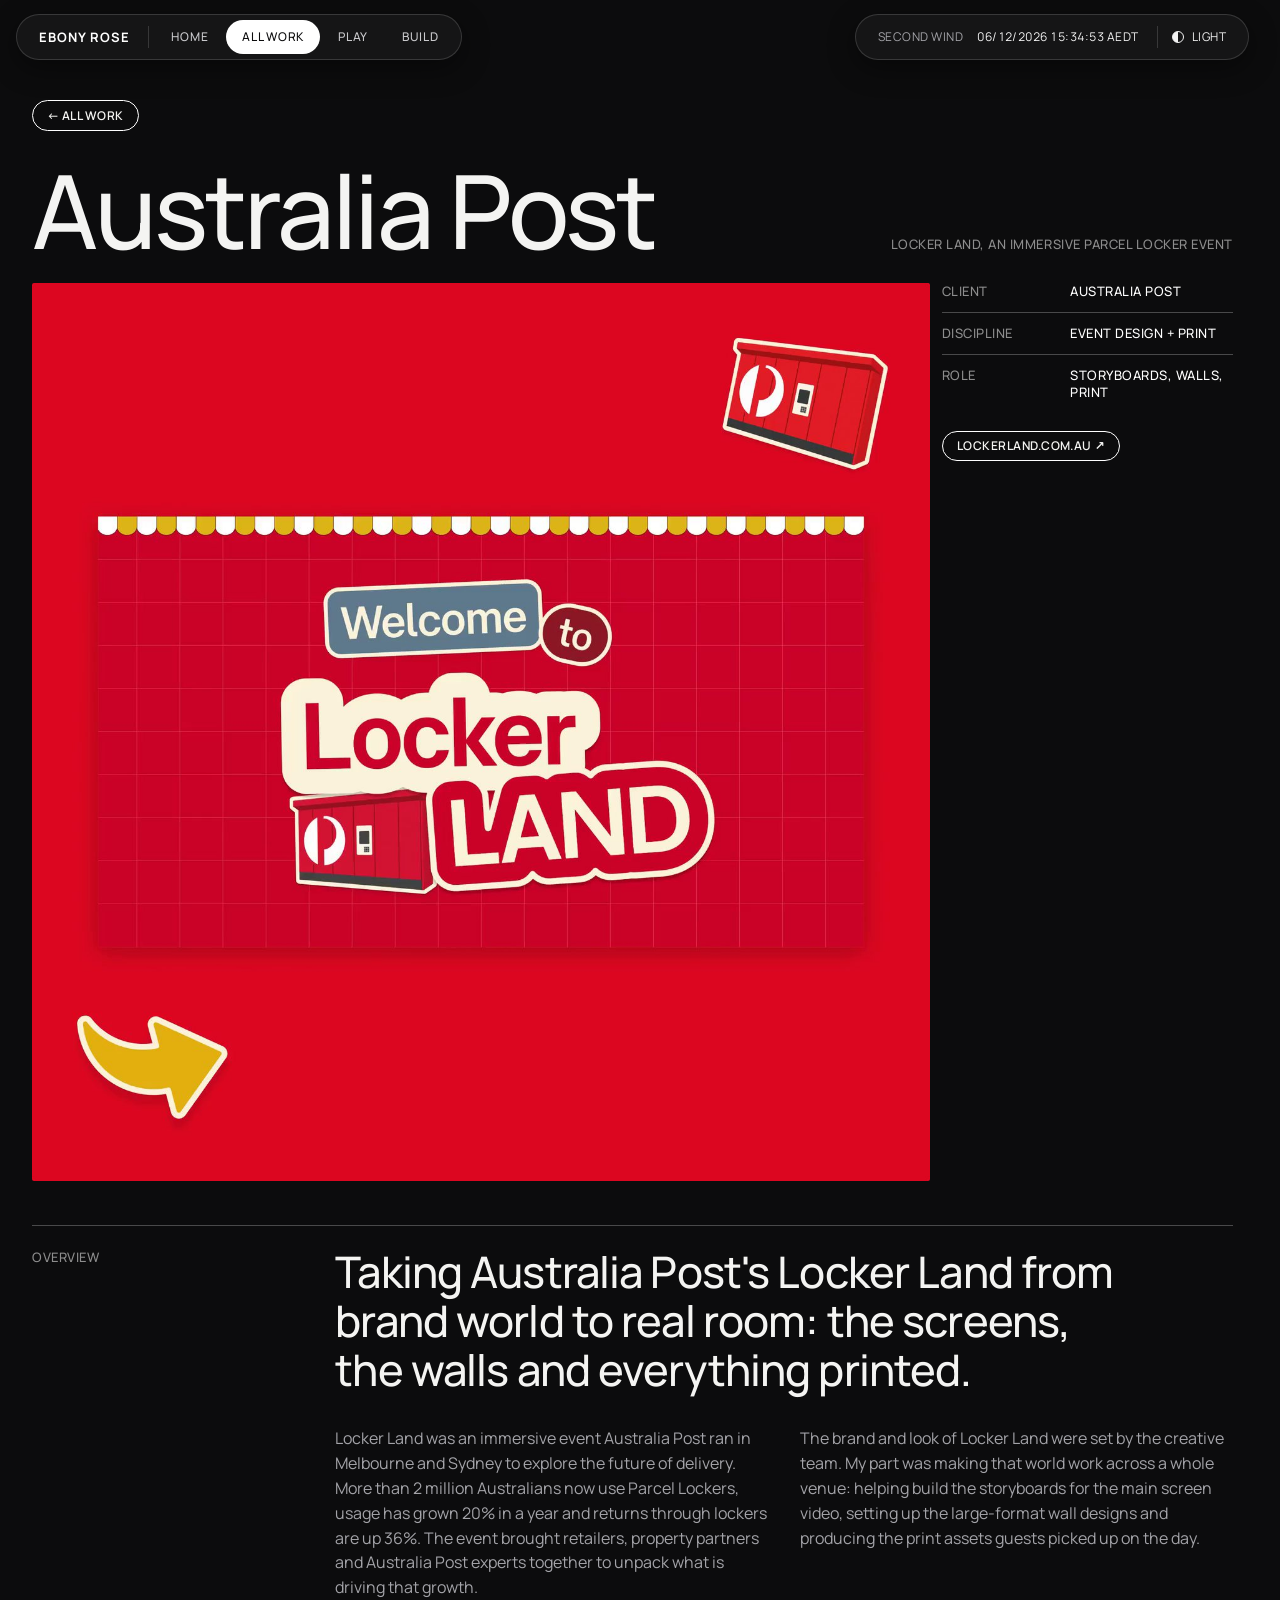
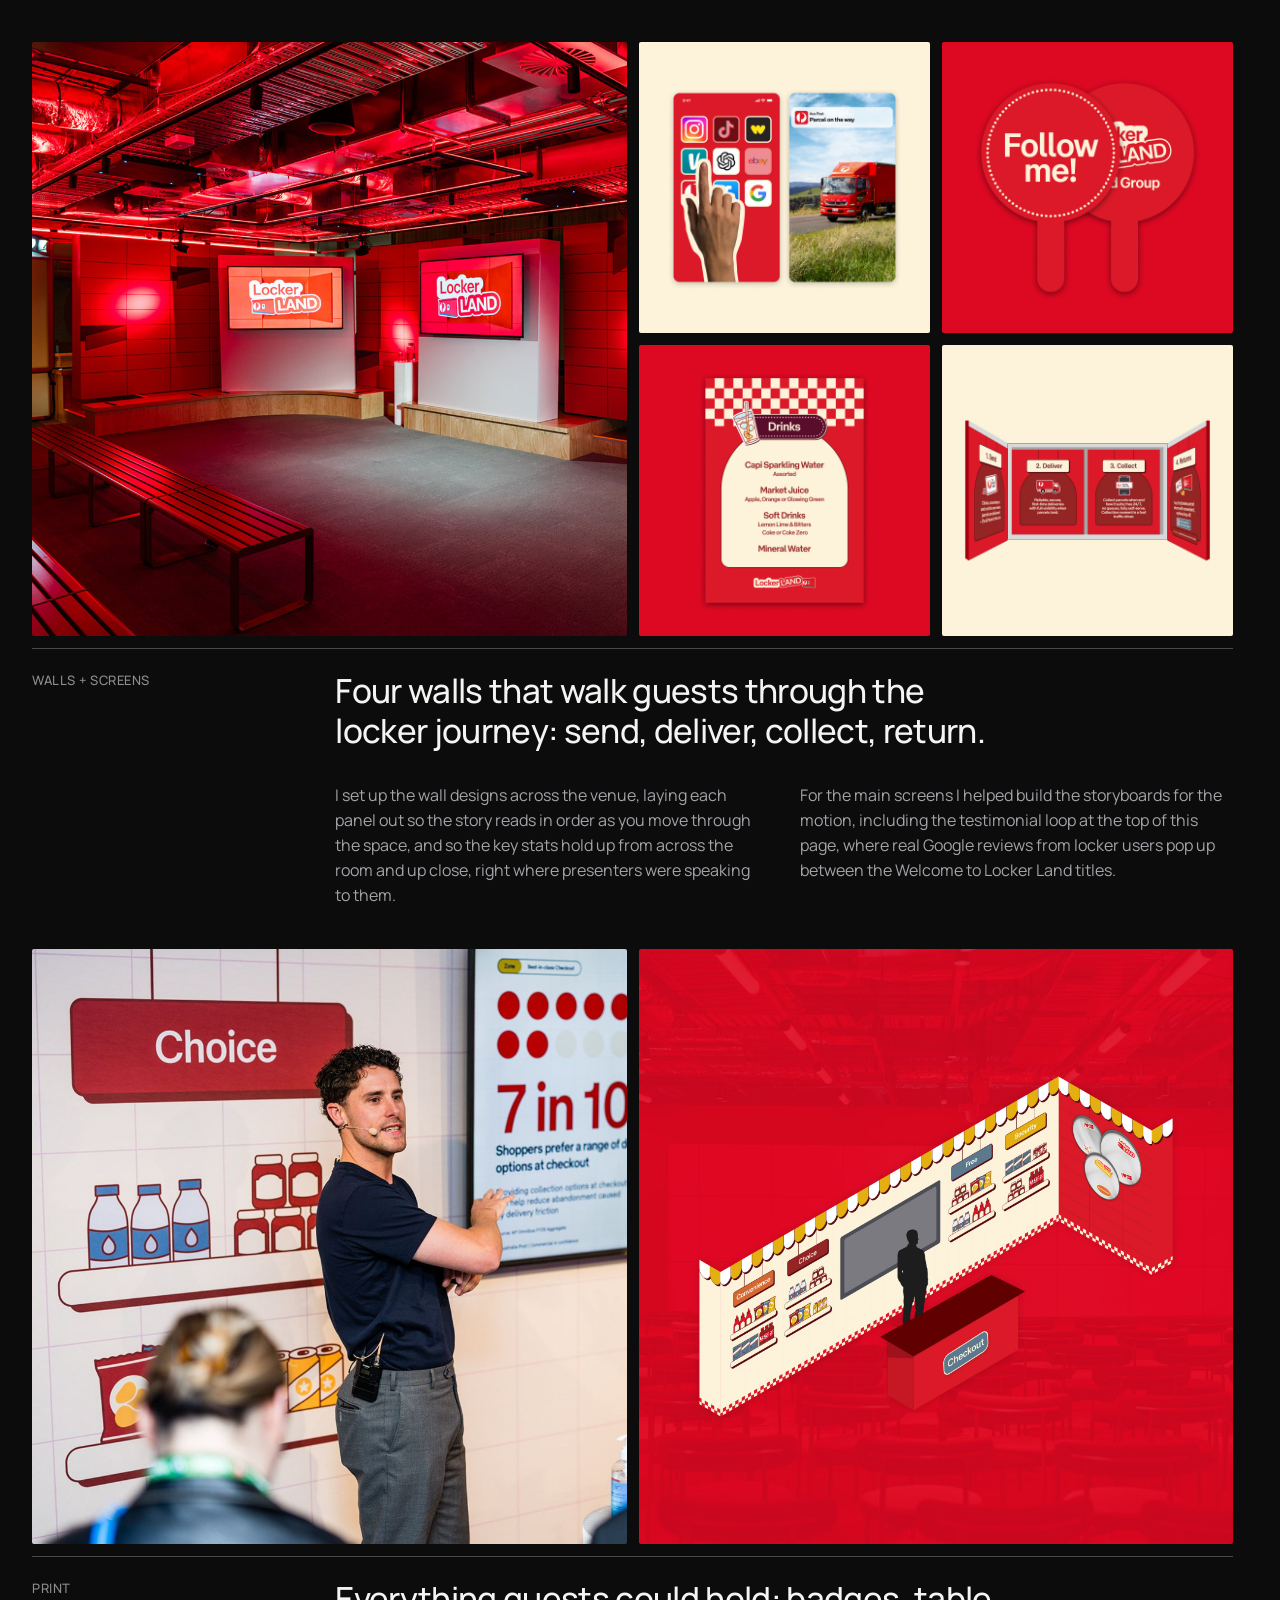
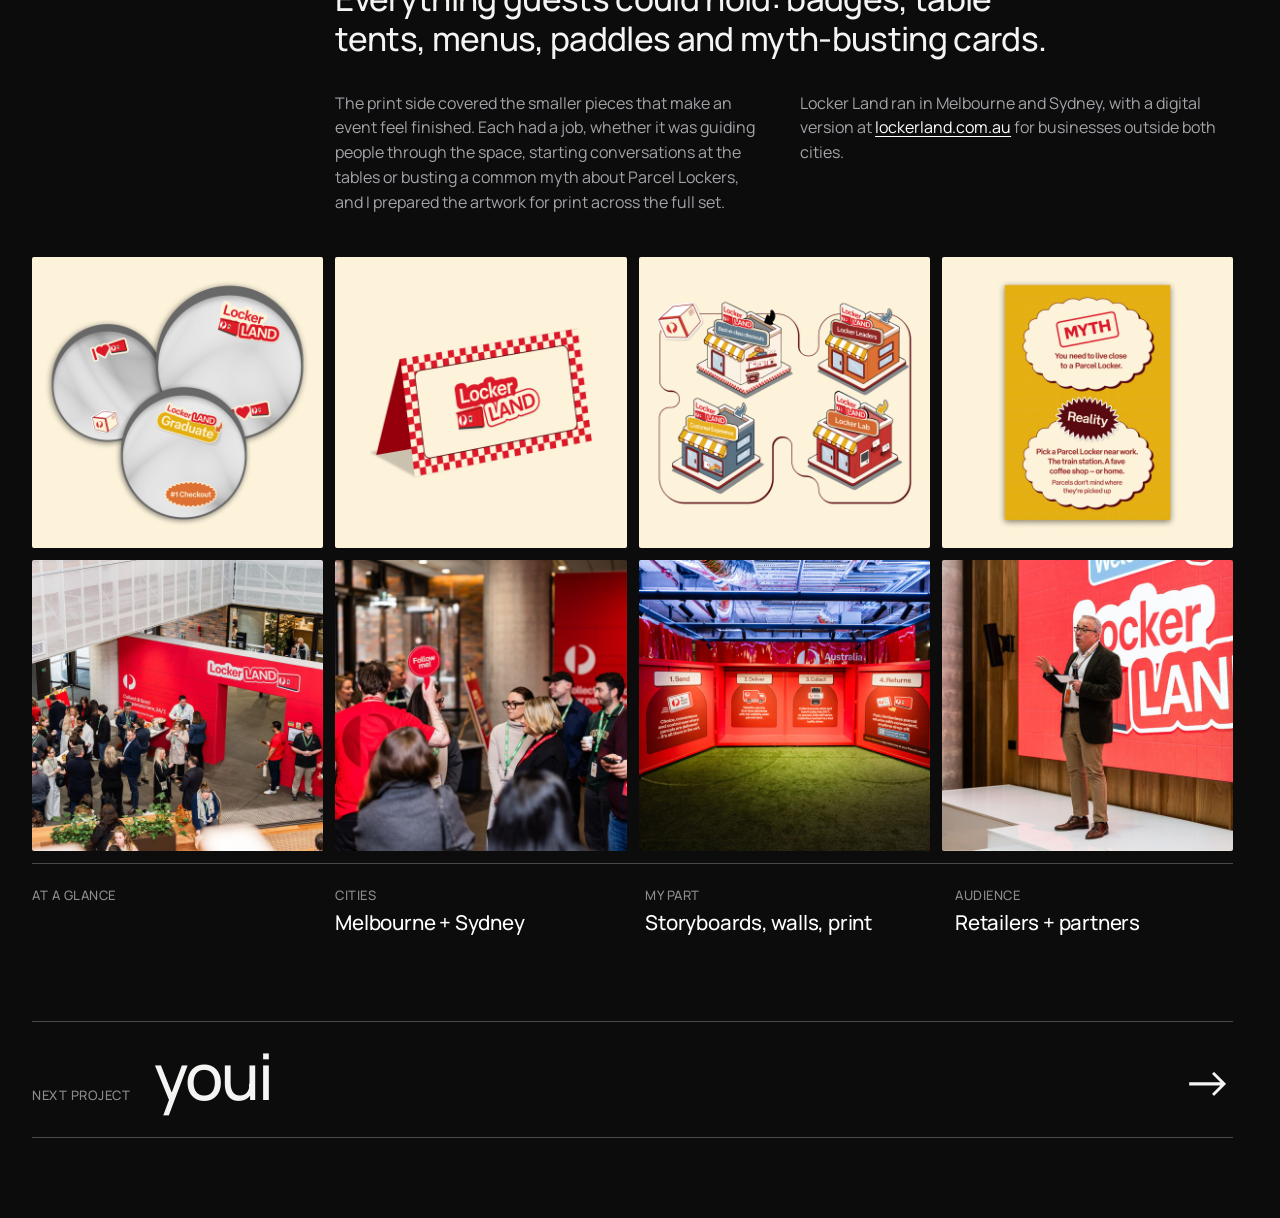
==== project.html @ aa317edc "Add youi project page Second in the work list after Australia Post. Hero and five gallery tiles play" ====
<!DOCTYPE html>
<html lang="en"><head><meta charset="utf-8"><meta name="viewport" content="width=device-width, initial-scale=1">
<title>Project | Ebony Rose</title><meta name="description" content="Designer based in Melbourne, Australia. Experience in advertising, UI/UX, social media, retail campaigns, branding and print. Open to mid-weight digital roles.">
<link rel="preconnect" href="https://fonts.googleapis.com"><link rel="preconnect" href="https://fonts.gstatic.com" crossorigin>
<link href="https://fonts.googleapis.com/css2?family=Manrope:wght@300;400;500;600;700&family=Manufacturing+Consent&display=block" rel="stylesheet">
<meta property="og:type" content="website"><meta property="og:url" content="https://www.ebonyrose.xyz/project.html"><meta property="og:site_name" content="Ebony Rose"><meta property="og:title" content="Ebony Rose | Mid-Weight Digital Designer"><meta property="og:description" content="Designer based in Melbourne, Australia. Experience in advertising, UI/UX, social media, retail campaigns, branding and print. Open to mid-weight digital roles."><meta property="og:image" content="https://www.ebonyrose.xyz/share.png"><meta property="og:image:width" content="1200"><meta property="og:image:height" content="630"><meta name="twitter:card" content="summary_large_image"><meta name="twitter:image" content="https://www.ebonyrose.xyz/share.png"><meta name="theme-color" content="#0c0c0d"><link rel="icon" href="favicon.svg" type="image/svg+xml"><link rel="icon" href="favicon-32.png" sizes="32x32" type="image/png"><link rel="apple-touch-icon" href="apple-touch-icon.png"><link rel="stylesheet" href="styles.css?v=20261025"></head>
<body><script>try{var d=document.documentElement;if(localStorage.getItem('theme')==='light')d.classList.add('light');if(!sessionStorage.getItem('intro')&&!matchMedia('(prefers-reduced-motion: reduce)').matches){d.classList.add('intro-pending');setTimeout(function(){d.classList.remove('intro-pending')},4500)}}catch(e){}</script><script>document.documentElement.classList.add('anim-pending');setTimeout(function(){document.documentElement.classList.remove('anim-pending')},2500)</script><div class="topbar"><div class="tb-left"><a class="tb-logo" href="index.html">Ebony Rose</a><nav class="tb-contact" aria-label="Pages"><a class="tab" href="index.html">Home</a><a class="tab cur" href="work.html" data-work aria-current="page">All work</a><a class="tab" href="work.html?g=play" data-g="play">Play</a><a class="tab" href="work.html?g=build" data-g="build">Build</a></nav></div><div class="topbar-time"><span class="wit" id="wit"></span><time id="clock"></time></div></div><main class="page project-page"><a class="pj-back" href="work.html">&larr; All work</a>
<header class="pj-head"><h1 class="pj-title"></h1><p class="pj-sub"></p></header>
<div class="art-grid pj-top"></div>
<div class="pj-over"></div>
<div class="art-grid pj-gallery pj-gal-a" role="img" aria-label="Project images"></div>
<div class="pj-mid"></div>
<div class="art-grid pj-gallery pj-gal-b" role="img" aria-label="More project images"></div>
<div class="pj-mid pj-mid-2"></div>
<div class="art-grid pj-gallery pj-gal-c" role="img" aria-label="Project details" hidden></div>
<div class="pj-end"></div>
<a class="pj-next" href="project.html?p=1"><span class="pj-next-l">Next project</span><span class="pj-next-name"></span><span class="pj-next-a" aria-hidden="true">&rarr;</span></a>
</main><script src="script.js?v=20261025"></script><script src="extras.js?v=20261025"></script></body></html>
---- styles.css ----
:root{color-scheme:dark;--bg:#0c0c0d;--ink:#f4f4f2;--mute:#8d8d8d;--chip:#ffffff1f;--pill:#2a2a2c;--card:#161617;--card2:#1d1d1f;--line:#2a2a2c;--sans:"Manrope",system-ui,sans-serif;--display:"Manufacturing Consent",system-ui,serif}
*{box-sizing:border-box;margin:0;padding:0}
body{min-height:100svh;display:flex;flex-direction:column;font-family:var(--sans);color:var(--ink);-webkit-font-smoothing:antialiased;background:var(--bg)}
a{color:inherit;text-decoration:none}
button{font:inherit;color:inherit;background:none;border:0;cursor:pointer}
ul{list-style:none}
.page{flex:1 0 0;padding:48px 32px 16px}
@media(max-width:480px){.page{padding-left:16px;padding-right:16px}}

/* nav */
.nav{display:flex;flex-direction:column;align-items:center;gap:10px;padding:16px 0 8px;overflow:clip}
.nav-wrapper{width:720px;max-width:100%;display:flex;flex-direction:column;gap:16px}
.nav--full .nav-wrapper{width:100%}
.ruler{height:24px;position:relative;overflow:hidden}
.ruler:before{content:"";position:absolute;inset:0 0 auto;height:8px;background:linear-gradient(90deg,#0000 0 6px,#5a5a5e 6px 7px,#0000 7px 13px) top/13px 8px repeat-x;
-webkit-mask-image:linear-gradient(90deg,#000 calc(50% - 1px),#0000 calc(50% - 1px) calc(50% + 1px),#000 calc(50% + 1px));mask-image:linear-gradient(90deg,#000 calc(50% - 1px),#0000 calc(50% - 1px) calc(50% + 1px),#000 calc(50% + 1px))}
.ruler:after{content:"";position:absolute;top:0;left:50%;width:1px;height:24px;background:var(--ink)}
.nav-viewport{position:relative;display:flex;align-items:center}
.nav-pill{position:absolute;top:50%;left:50%;height:32px;width:60px;border-radius:200px;background:var(--pill);transform:translate(-50%,-50%);transition:width .42s cubic-bezier(.22,.61,.36,1)}
.nav-scroller{position:relative;width:100%;overflow-x:auto;scrollbar-width:none;scroll-snap-type:x mandatory;overscroll-behavior-x:contain}
.nav-scroller::-webkit-scrollbar{display:none}
.nav-content{display:flex;align-items:center;gap:40px;width:max-content;padding-inline:50%}
.nav-item{flex:none;scroll-snap-align:center;display:flex;align-items:center;gap:6px}
.nav-link{display:grid;justify-items:center;color:var(--mute);font-size:14px;white-space:nowrap;transition:color .2s}
.nav-link:before{content:attr(data-label);visibility:hidden;height:0;overflow:hidden;font-size:16px;grid-area:1/1}
.nav-link>span{grid-area:1/1}
.nav-link.active{color:var(--ink);font-size:16px}
@media(hover:hover){.nav-link:hover{text-decoration:underline}}
.marker{width:16px;height:16px;border-radius:5px;background:#2a2a2c;color:#9a9a9a;font-size:11px;font-weight:600;display:flex;align-items:center;justify-content:center;transition:transform .16s}
.nav-item.active .marker{background:#3a3a3d;color:var(--ink);transform:scale(1.25)}
.chev{width:14px;height:14px;display:none}
.nav-item.active .chev{display:block}
a:focus-visible,button:focus-visible{outline:2px solid var(--ink);outline-offset:4px}

/* about */
.about-page{display:flex;flex-direction:column;justify-content:space-between}
.about-content{display:grid;grid-template-columns:repeat(4,minmax(0,1fr));gap:12px;align-items:start}
.about-page>.about-content>.ab-content:first-child{grid-column:span 2}
.about-content .about-description{max-width:68ch}
.about-content .flipped .about-description{max-width:none}
.ab-content{flex:1 0 0;display:flex;flex-direction:column;gap:8px}
.ab-content.flipped{text-align:right;align-items:flex-end}
.about-title{font-size:20px;font-weight:500;line-height:1.21}
.about-description{font-size:16px;line-height:1.4}
.about-description a{text-decoration:underline}
.about-footer{display:flex;flex-direction:column;margin-top:80px;gap:32px}
.social-links{display:flex;flex-wrap:wrap;gap:4px}
.social-link{background:var(--chip);border-radius:4px;padding:4px 8px;font-size:14px}
.big-logo{width:100%;overflow:hidden;white-space:nowrap;font-family:var(--display);line-height:1.05;text-align:center;font-size:12vw}
@media(min-width:801px){.about-page{justify-content:flex-start}.about-footer{flex:1;justify-content:flex-end;margin-top:60px}}
@media(min-width:481px) and (max-width:800px){.about-content{display:grid;grid-template-columns:1fr 1fr}}
@media(max-width:480px){.about-content{display:grid;grid-template-columns:1fr}.about-page>.about-content>.ab-content:first-child{grid-column:auto}.ab-content.flipped{text-align:left;align-items:flex-start}}

/* design */
.works-page{flex:1;padding:0 32px 48px}
.filter-nav{margin-bottom:32px}
.filter-nav .nav-content{gap:48px}
.filter-all{display:flex;align-items:center;gap:6px;background:var(--chip);border-radius:200px;padding:6px 10px;font-size:16px}
.grid{display:grid;grid-template-columns:repeat(4,1fr);grid-auto-flow:dense;gap:12px}
.tile{aspect-ratio:1;border-radius:2px;position:relative;overflow:hidden;display:block;box-shadow:inset 0 0 0 1px #ffffff17}
.tile .tags{position:absolute;left:12px;bottom:12px;display:flex;gap:4px}
.tags b{width:24px;height:24px;border-radius:8px;background:#ffffff40;backdrop-filter:blur(6px);display:flex;align-items:center;justify-content:center;font-size:13px;font-weight:600;color:#fff}
.tile.light .tags b{color:#000;background:#0000000f}
.tile.big{grid-column:span 2;grid-row:span 2}
.tile .cap{position:absolute;top:0;left:0;right:0;padding:14px 16px;font-weight:600;font-size:13px;letter-spacing:.02em;text-transform:uppercase;line-height:1.2;color:#fff}
.tile.light .cap{color:#000}
@media(max-width:1000px){.grid{grid-template-columns:repeat(3,1fr)}}
@media(max-width:700px){.grid{grid-template-columns:repeat(2,1fr);gap:8px}.works-page{padding:0 16px 32px}}

/* articles */
.articles-page{padding:32px 0 64px;overflow:hidden}
.art-controls{display:flex;justify-content:flex-end;gap:8px;padding:0 32px 16px}
.art-controls button{width:32px;height:32px;border-radius:50%;background:var(--chip)}
.art-track{display:flex;gap:48px;padding:0 32px;overflow-x:auto;scroll-snap-type:x mandatory;scrollbar-width:none}
.art-track::-webkit-scrollbar{display:none}
.article{flex:0 0 min(640px,86vw);scroll-snap-align:start;background:var(--card);border-radius:16px;box-shadow:0 8px 40px #00000066,0 0 0 1px #ffffff12;padding:48px;display:flex;flex-direction:column;gap:20px}
.article time{font-size:12px;letter-spacing:.06em;text-transform:uppercase;color:var(--mute)}
.article h2{font-size:clamp(32px,5vw,52px);font-weight:500;line-height:1.05;letter-spacing:-.02em}
.article p{font-size:15px;line-height:1.55}
.article blockquote{border-left:2px solid #3a3a3d;padding-left:16px;color:#b5b5b5;font-size:15px;line-height:1.5}
.article .figure{aspect-ratio:4/3;border-radius:16px;background:#2a2a2d}
.article:not(:first-child){opacity:.45}
@media(max-width:600px){.article{padding:24px}.art-track{gap:16px;padding:0 16px}.art-controls{padding:0 16px 16px}}

/* engineering */
.eng-page{display:grid;grid-template-columns:240px 1fr;gap:32px;align-items:start}
.eng-list{display:flex;flex-direction:column;gap:32px;padding-top:56px}
.eng-list button{text-align:left;color:#6f6f73;display:block}
.eng-list button.active{color:var(--ink)}
.eng-list strong{display:block;font-weight:500;font-size:16px}
.eng-list span{display:block;font-size:14px;line-height:1.4;margin-top:4px}
.eng-preview{border-radius:20px;box-shadow:0 0 0 1px #ffffff14;min-height:560px;overflow:hidden;background:var(--card)}
.eng-bar{height:96px;border-bottom:1px solid var(--line);background:var(--card2);display:flex;align-items:center;justify-content:center;gap:12px;font-weight:700;letter-spacing:.04em}
.eng-body{max-width:640px;margin:32px auto;padding:0 16px;display:flex;flex-direction:column;gap:20px}
.eng-banner{height:122px;border-radius:24px;background:#440a35;color:#fff;padding:24px;font-size:20px;font-weight:500}
.eng-input{height:364px;border-radius:24px;background:#232326;padding:20px 16px;color:#5a5a5e;font-size:40px;font-weight:600;line-height:1.1;letter-spacing:-.02em}
@media(max-width:800px){.eng-page{grid-template-columns:1fr}.eng-list{padding-top:0;flex-direction:row;overflow-x:auto;gap:24px}.eng-list button{flex:none;width:200px}}

/* micro interactions */
[hidden]{display:none!important}
.about-description a{text-decoration:none;background:linear-gradient(currentColor,currentColor) 0 100%/0 1px no-repeat;transition:background-size .3s cubic-bezier(.22,.61,.36,1);padding-bottom:1px;-webkit-box-decoration-break:clone;box-decoration-break:clone}
@media(hover:hover){.about-description a:hover{background-size:100% 1px}}
@keyframes redraw{0%{background-position:100% 100%;background-size:100% 1px}49%{background-position:100% 100%;background-size:0 1px}50%{background-position:0 100%;background-size:0 1px}100%{background-position:0 100%;background-size:100% 1px}}
.nav-scroller{cursor:grab}
.nav-scroller.dragging{cursor:grabbing;scroll-snap-type:none;user-select:none}
.tile{transition:transform .35s cubic-bezier(.22,.61,.36,1),box-shadow .35s}
.tile .cap{transition:opacity .3s,transform .35s cubic-bezier(.22,.61,.36,1)}
@media(hover:hover){
 .tile:hover,.tile:focus-visible{transform:scale(1.015);box-shadow:0 16px 36px #000000b3,inset 0 0 0 1px #ffffff17}
 .tile .tags{opacity:0;transition:opacity .3s}
 .tile:hover .tags,.tile:focus-visible .tags{opacity:1}
}
.about-footer{position:relative}
.trail{position:absolute;inset:0;pointer-events:none;overflow:hidden;z-index:2}
.trail svg{position:absolute;width:var(--trail-size,48px);height:var(--trail-size,48px);margin:calc(var(--trail-size,48px)/-2) 0 0 calc(var(--trail-size,48px)/-2)}
.page-leave{opacity:0;transition:opacity .2s}
@media(prefers-reduced-motion:reduce){.nav-pill,.tile,.tile .cap{transition-duration:.01ms}.about-description a:hover{animation:none}}
.art-track{scroll-padding-inline:32px}@media(max-width:600px){.art-track{scroll-padding-inline:16px}}

.tile.big .cap{font-size:15px;padding:18px 20px}

/* top strip: one row, same 4-column grid and gutters as the page */
.topbar{display:grid;grid-template-columns:repeat(4,minmax(0,1fr));gap:12px;align-items:center;padding:9px 32px;background:var(--bg);color:#fff;border-bottom:1px solid #fff;font-size:13px;line-height:1.3}
.topbar p,.topbar-time{white-space:nowrap;overflow:hidden;text-overflow:ellipsis;margin:0}
.topbar a{text-decoration:none;text-underline-offset:2px}
@media(hover:hover){.topbar a:hover{text-decoration:underline}}
.topbar a:focus-visible{text-decoration:underline}
.topbar-time{grid-column:4;text-align:right;font-variant-numeric:tabular-nums}
@media(max-width:1000px){.topbar{grid-template-columns:1fr auto}.tb-contact{display:none}.topbar-time{grid-column:auto}}
@media(max-width:560px){.topbar{grid-template-columns:1fr;padding:9px 16px}.topbar-time{display:none}}

/* sticky pill menu */
.pillnav{position:sticky;top:calc(env(safe-area-inset-top,0px) + 12px);z-index:50;display:flex;justify-content:center;padding:16px 16px 0;pointer-events:none}
.pill{pointer-events:auto;position:relative;display:flex;gap:2px;padding:5px;background:#000;border:1px solid #fff;border-radius:999px}
.pill a{position:relative;z-index:1;padding:8px 20px;border-radius:999px;font-size:14px;font-weight:500;line-height:1.2;white-space:nowrap;color:#8d8d8d;transition:color .25s}
.pill a.lit{color:#fff}
.pill a.active{font-weight:700}
.pill-hi{position:absolute;top:5px;bottom:5px;left:0;width:0;border:1px solid #fff;border-radius:999px;pointer-events:none;transition:transform .35s cubic-bezier(.22,.61,.36,1),width .35s cubic-bezier(.22,.61,.36,1)}
.page,.works-page{scroll-margin-top:80px}
@media(max-width:520px){.pill a{padding:8px 12px;font-size:13px}}
@media(prefers-reduced-motion:reduce){.pill-hi,.pill a{transition-duration:.01ms}}

/* custom cursor: small outlined circle, shrinks and fills over links and buttons */
html.has-cursor,html.has-cursor *{cursor:none!important}
.cursor{position:fixed;left:0;top:0;width:18px;height:18px;margin:-9px 0 0 -9px;border:1.5px solid #fff;border-radius:50%;background:transparent;pointer-events:none;z-index:9999;mix-blend-mode:difference;opacity:0;transition:width .2s cubic-bezier(.22,.61,.36,1),height .2s cubic-bezier(.22,.61,.36,1),margin .2s cubic-bezier(.22,.61,.36,1),background-color .2s,opacity .2s}
.cursor.on{opacity:1}
.cursor.link{width:12px;height:12px;margin:-6px 0 0 -6px;background:#fff}
@media(prefers-reduced-motion:reduce){.cursor{transition-duration:.01ms}}

/* about: lead statement and index row */
.about-lead{padding:64px 0 0;font-size:clamp(24px,3.4vw,48px);font-weight:500;line-height:1.12;letter-spacing:-.02em;max-width:26em}
.about-index{padding:48px 0 0}
.about-index .about-content{padding:0}
@media(max-width:480px){.about-lead{padding:40px 0 0}.about-index{padding:32px 0 0}}
.tile .cap small{display:block;margin-top:6px;max-width:34ch;font-size:12px;font-weight:400;text-transform:none;letter-spacing:0;line-height:1.35;opacity:.85}
.tile.big .cap small{font-size:14px;max-width:44ch}
.article h3{font-size:20px;font-weight:600;letter-spacing:-.01em;margin-top:8px}
.eng-note{font-size:14px;line-height:1.55;color:#a0a0a5}
.eng-list span{max-width:30ch}

/* contact button and dialog */
.contact-btn{pointer-events:auto;position:absolute;top:16px;right:32px;height:46px;padding:0 22px;border-radius:999px;background:#fff;color:#000;font-size:14px;font-weight:600;line-height:1}
.contact-btn:hover{background:#d9d9d9}
@media(max-width:1000px){.contact-btn{position:fixed;top:auto;right:max(16px,env(safe-area-inset-right,0px));bottom:calc(16px + env(safe-area-inset-bottom,0px));height:44px;border:1px solid #000;z-index:60}}
.contact{position:fixed;inset:0;z-index:200;display:flex;align-items:center;justify-content:center;padding:16px;background:#000000b8}
.contact-panel{position:relative;width:min(520px,100%);max-height:100%;overflow:auto;padding:28px;background:#000;border:1px solid #fff;border-radius:16px}
.contact-panel h2{font-size:28px;font-weight:500;letter-spacing:-.02em;padding-right:72px}
.contact-panel p{margin-top:8px;font-size:14px;line-height:1.5;color:#c4c4c4}
.contact-mail{color:#fff;text-decoration:underline;user-select:all}
.contact-close{position:absolute;top:20px;right:20px;padding:6px 12px;border:1px solid #fff;border-radius:999px;font-size:13px}
.contact form{display:flex;flex-direction:column;gap:6px;margin-top:20px}
.contact label{margin-top:8px;font-size:12px;font-weight:600;letter-spacing:.04em;text-transform:uppercase;color:#9a9a9a}
.contact input,.contact textarea{width:100%;padding:10px 12px;background:transparent;border:1px solid #ffffff66;border-radius:8px;color:#fff;font:inherit;font-size:15px}
.contact input:focus,.contact textarea:focus{outline:none;border-color:#fff}
.contact textarea{resize:vertical;min-height:96px}
.contact-send{align-self:flex-start;margin-top:14px;padding:12px 26px;border-radius:999px;background:#fff;color:#000;font-weight:600;font-size:14px}
.contact-panel .contact-status{min-height:1.5em;margin-top:6px;color:#fff}
/* work index */
.work-head,.work-row{display:grid;grid-template-columns:repeat(4,minmax(0,1fr));gap:12px;align-items:baseline}
.work-head{padding:0 0 10px;font-size:12px;font-weight:600;letter-spacing:.04em;text-transform:uppercase;color:#8d8d8d;border-bottom:1px solid #fff}
.work-name{grid-column:span 2;font-size:clamp(24px,3.4vw,48px);font-weight:500;letter-spacing:-.02em;line-height:1.1}
.work-cat{font-size:14px}
.work-year{font-size:14px;text-align:right;font-variant-numeric:tabular-nums}
.work-row{padding:14px 0;border-bottom:1px solid #ffffff33;transition:background-color .2s,color .2s,padding .25s cubic-bezier(.22,.61,.36,1)}
@media(hover:hover){.work-row:hover{background:#fff;color:#000;padding-inline:12px}}
.work-head span:nth-child(1){grid-column:span 2}.work-head span:nth-child(2){display:none}.work-head span:last-child{text-align:right}
@media(max-width:700px){.work-head,.work-row{grid-template-columns:1fr auto auto;gap:10px}.work-name{grid-column:auto;font-size:22px}.work-head span:nth-child(1){grid-column:auto}}
@media(max-width:520px){.pill a{padding:8px 9px}}
.about-lead{padding-top:24px}
.tb-contact a+a{margin-left:18px}
.about-lead{max-width:calc(50% - 6px)}
@media(max-width:800px){.about-lead{max-width:none}}
.topbar,.pill a,.contact-btn{text-transform:uppercase;letter-spacing:.04em}
.topbar{font-size:12px}
.pill a{font-size:13px}
@media(max-width:520px){.pill a{font-size:11px;padding:8px 8px;letter-spacing:.02em}}

/* info table: labelled sections on the 4-column grid */
.about-index{padding:56px 0 0;border-bottom:1px solid #ffffff40}
.info-section{display:grid;grid-template-columns:repeat(4,minmax(0,1fr));gap:12px;padding:16px 0 18px;border-top:1px solid #ffffff40;font-size:13px;font-weight:500;letter-spacing:.04em;text-transform:uppercase;line-height:1.3}
.info-label{font-size:13px;font-weight:500;letter-spacing:.04em}
.info-rows{grid-column:2/-1;display:grid;grid-template-columns:repeat(3,minmax(0,1fr));gap:10px 12px}
.info-row{display:grid;grid-column:1/-1;grid-template-columns:subgrid;color:#8d8d8d}
.info-row.on{color:#fff}
.info-row .y{text-align:right;font-variant-numeric:tabular-nums;grid-column:3}
.info-row .t{display:flex;align-items:center;gap:8px}
.info-row .d{grid-column:2}
.info-row .arr{margin-left:4px;font-size:11px}
.dot{width:6px;height:6px;border-radius:50%;background:#fff;flex:none;display:inline-block;margin-right:2px}
.status{display:flex;align-items:center;justify-content:flex-end;gap:8px}
.info-copy{padding:0;font:inherit;letter-spacing:inherit;text-transform:inherit;color:inherit;text-align:left}
.info-copy:hover{text-decoration:underline}
@media(max-width:800px){.info-section{grid-template-columns:1fr}.info-rows{grid-column:1;grid-template-columns:1fr}.info-row{grid-template-columns:1fr auto;gap:2px 12px}.info-row .y{grid-column:2;grid-row:1}.info-row .d{grid-column:1/-1;grid-row:2}.info-row .t{grid-column:1;grid-row:1}}
.work-list{overflow-x:visible;overflow-y:clip}
.work-page{overflow-x:clip}
.topbar-time{grid-column:3/-1;display:flex;justify-content:flex-end;align-items:baseline;gap:18px}
.topbar-time .wit{overflow:hidden;text-overflow:ellipsis;color:#9a9a9a}
@media(max-width:1000px){.topbar-time{grid-column:auto}.topbar-time .wit{display:none}}
.work-list{position:relative}
.work-list.fall .work-row{background-color:#fff;color:#000;border-bottom-color:#0c0c0d}
.anim-pending .work-list{visibility:hidden}
.tb-contact a+a{margin-left:18px}

/* work page view toggle and image grid */
.work-toolbar{display:flex;justify-content:flex-end;margin-bottom:14px}
.view-toggle{display:flex;gap:4px}
.view-toggle button{padding:6px 14px;border:1px solid transparent;border-radius:999px;font-size:12px;font-weight:600;letter-spacing:.04em;text-transform:uppercase;color:#8d8d8d;transition:color .2s,border-color .2s}
.view-toggle button.on{color:#fff;border-color:#fff}
@media(hover:hover){.view-toggle button:hover{color:#fff}}
.work-grid{display:none;grid-template-columns:repeat(4,minmax(0,1fr));grid-auto-flow:dense;gap:12px}
.work-page[data-view="grid"] .work-grid{display:grid}
.work-page[data-view="grid"] .work-list,.work-page[data-view="grid"] .work-head{display:none}
.wtile{position:relative;display:block;aspect-ratio:1;overflow:hidden;border-radius:2px;background:#161617}
.wtile.big{grid-column:span 2;grid-row:span 2}
.wtile svg{position:absolute;inset:0;width:100%;height:100%;transition:transform .7s cubic-bezier(.2,.7,.2,1)}
.wt-name,.wt-meta{position:absolute;left:12px;padding:5px 9px;border-radius:2px;font-size:12px;font-weight:600;letter-spacing:.03em;text-transform:uppercase;line-height:1.2}
.wt-name{top:12px;background:#0c0c0d;color:#fff}
.wt-meta{bottom:12px;background:#fff;color:#0c0c0d;font-weight:500;opacity:0;transform:translateY(6px);transition:opacity .3s,transform .3s}
@media(hover:hover){.wtile:hover svg{transform:scale(1.05)}.wtile:hover .wt-meta{opacity:1;transform:none}}
.wtile.big .wt-name{font-size:13px;top:16px;left:16px}.wtile.big .wt-meta{left:16px;bottom:16px}
@media(max-width:1000px){.work-grid{grid-template-columns:repeat(3,minmax(0,1fr))}}
@media(max-width:700px){.work-grid{grid-template-columns:repeat(2,minmax(0,1fr));gap:8px}}
.work-grid{overflow-x:visible}
/* top strip stays fixed to the top while scrolling */
.topbar{position:sticky;top:env(safe-area-inset-top,0px);z-index:100}
body::before{content:"";position:fixed;inset:0 0 auto;height:env(safe-area-inset-top,0px);z-index:101;background:var(--bg);pointer-events:none}

/* Play projects get softly curved images */
.wtile[data-group="play"]{border-radius:18px}

/* size variation: 1x1, wide, tall and big tiles on a square cell grid */
.work-page,.works-page,.about-page,.eng-body{container-type:inline-size}
.work-grid,.grid,.art-grid{grid-auto-rows:calc((100cqw - 36px)/4)}
.art-grid{display:grid;grid-template-columns:repeat(4,minmax(0,1fr));grid-auto-flow:dense;gap:12px}
.wtile,.tile{aspect-ratio:auto;height:100%}
.sz-b{grid-column:span 2;grid-row:span 2}
.sz-w{grid-column:span 2}
.sz-t{grid-row:span 2}
.tile>svg,.art-img>svg{position:absolute;inset:0;width:100%;height:100%;transition:transform .7s cubic-bezier(.2,.7,.2,1)}
.tile .cap{right:auto;left:12px;top:12px;max-width:calc(100% - 24px);padding:6px 10px;background:#0c0c0d;color:#fff!important;border-radius:2px}
.tile.light .cap{color:#fff!important}
@media(hover:hover){.tile:hover>svg{transform:scale(1.05)}}
.art-img{position:relative;overflow:hidden;border-radius:2px;background:none}
.about-gallery{margin-top:40px}
.eng-gallery{margin-top:8px}
@media(max-width:1000px){.work-grid,.grid,.art-grid{grid-auto-rows:calc((100cqw - 24px)/3)}}
@media(max-width:700px){.work-grid,.grid,.art-grid{grid-auto-rows:calc((100cqw - 8px)/2)}.art-grid{grid-template-columns:repeat(2,minmax(0,1fr));gap:8px}}
@media(min-width:1001px){.pl{grid-column:var(--gc);grid-row:var(--gr)}}
.wtile canvas.pix{position:absolute;inset:0;width:100%;height:100%;image-rendering:pixelated;pointer-events:none}
/* when a filter is on, tiles repack instead of keeping their fixed places */
.filtering .pl{grid-column:auto!important;grid-row:auto!important}
.filtering .sz-b{grid-column:span 2!important;grid-row:span 2!important}
.filtering .sz-w{grid-column:span 2!important}
.filtering .sz-t{grid-row:span 2!important}

/* reveal on scroll, and section labels that stay pinned while their rows scroll past */
.rv{opacity:0;transform:translateY(18px);transition:opacity .8s cubic-bezier(.2,.7,.2,1),transform .8s cubic-bezier(.2,.7,.2,1)}
.rv.in{opacity:1;transform:none}
@media(min-width:801px){.info-label{position:sticky;top:calc(env(safe-area-inset-top,0px) + 54px);align-self:start}}


/* home: a short taste of the work, with a link to the Work page */
.work-more{display:flex;justify-content:flex-end;margin-top:14px}
.work-more a{font-size:12px;font-weight:600;letter-spacing:.04em;text-transform:uppercase;padding:6px 14px;border:1px solid #fff;border-radius:999px;transition:background-color .2s,color .2s}
@media(hover:hover){.work-more a:hover{background:#fff;color:#0c0c0d}}
.about-gallery{overflow:visible}.about-gallery .wtile{will-change:transform}

/* home image strip: eight squares in a row that slide sideways with the scroll */
.hscroll{overflow:hidden}
.about-gallery.hstrip{display:flex;gap:12px;width:max-content;will-change:transform}
.about-gallery.hstrip .wtile{flex:none;grid-column:auto;grid-row:auto;width:calc((100cqw - 36px)/4);height:auto;aspect-ratio:1}
@media(max-width:1000px){.about-gallery.hstrip .wtile{width:calc((100cqw - 24px)/3)}}
@media(max-width:700px){.about-gallery.hstrip{gap:8px}.about-gallery.hstrip .wtile{width:calc((100cqw - 8px)/2)}}

/* top navigation: folder tabs on a dark grey bar. One consistent shape, one fixed height. */
.topbar{--bar:#151516;--line:#76767b;--ink:#f2f2f2;--page:#0c0c0d;
 position:sticky;box-sizing:border-box;height:40px;padding:0 32px;margin:0;display:grid;grid-template-columns:repeat(4,minmax(0,1fr));gap:12px;align-items:end;
 background:var(--bar);color:var(--ink);border:0;font-size:12px;line-height:1.3;letter-spacing:.04em;text-transform:uppercase}
.topbar .tb-info,.topbar .topbar-time{padding:0 0 7px;align-self:end;color:var(--ink)}
.topbar .topbar-time .wit{color:#a3a3a8}
.topbar .tb-contact{display:flex!important;align-items:flex-end!important;gap:4px!important;height:40px;margin:0;padding:0;overflow:visible!important}
.topbar .tab,.topbar .wgroup{position:relative;isolation:isolate;box-sizing:border-box;display:inline-flex;align-items:center;height:30px;margin:0;padding:0 22px;border:0;background:none;color:var(--ink);font:inherit;letter-spacing:inherit;text-transform:inherit;line-height:1;text-decoration:none;white-space:nowrap}
.topbar .wgroup{gap:0;padding:0 10px}
.topbar .tab::before,.topbar .wgroup::before{content:"";position:absolute;inset:0;z-index:-1;box-sizing:border-box;border:1px solid var(--line);border-bottom:0;border-radius:9px 9px 0 0;background:var(--bar);transform:perspective(.7em) rotateX(5deg);transform-origin:50% 100%;clip-path:none;transition:background-color .2s}
.topbar .tab::after,.topbar .wgroup::after{content:none;display:none}
@media(hover:hover){.topbar .tab:hover::before,.topbar .wgroup:hover::before{background:#38383c}.topbar .tab:hover{text-decoration:none}}
.topbar .tab.cur::before,.topbar .wgroup:has(>.tab.cur)::before,.topbar .wgroup.open::before{background:var(--page);border-color:var(--page)}
.topbar .tab.cur,.topbar .wgroup:has(>.tab.cur),.topbar .wgroup.open{color:#fff}
.topbar .wgroup>.tab,.topbar .wgroup .subnav .tab{height:auto;padding:0 12px;background:none}
.topbar .wgroup>.tab::before,.topbar .wgroup .subnav .tab::before{display:none}
.topbar .wgroup>.tab.open{font-weight:700}
.topbar .subnav{display:flex;align-items:center;gap:2px;margin:0 0 0 4px;padding:0 0 0 8px;border-left:1px solid #ffffff4d;height:16px}
.topbar .wgroup .subnav .tab{height:auto;padding:3px 10px;border-radius:999px;color:#fff}
.topbar .wgroup .subnav .tab.on{background:#fff;color:#0c0c0d}
@media(hover:hover){.topbar .wgroup .subnav .tab:hover:not(.on){background:#ffffff26}}
body::before{background:#151516}
@media(max-width:1000px){.topbar{grid-template-columns:1fr auto}.topbar .tb-info{display:none}}
@media(max-width:560px){.topbar{height:36px;padding:0 16px;grid-template-columns:1fr;font-size:11px;letter-spacing:.02em}.topbar .topbar-time{display:none!important}.topbar .tb-contact{height:36px;gap:3px!important}.topbar .tab,.topbar .wgroup{height:27px}.topbar .tab{padding:0 11px}.topbar .wgroup{padding:0 5px}.topbar .wgroup>.tab{padding:0 7px}.topbar .subnav{padding-left:5px;margin-left:2px;height:14px}.topbar .wgroup .subnav .tab{padding:3px 6px}}

/* tab shape: a nine-slice SVG so the slanted ends keep the same angle however wide the tab is */
.topbar{--tab-img:url("data:image/svg+xml,%3Csvg xmlns=%22http://www.w3.org/2000/svg%22 width=%2244%22 height=%2230%22 viewBox=%220 0 44 30%22%3E%3Cpath d=%22M0 30L9 4Q10.4 0 14.5 0L29.5 0Q33.6 0 35 4L44 30Z%22 fill=%22%23151516%22/%3E%3Cpath d=%22M0.5 30L9.4 4.3Q10.6 0.5 14.5 0.5L29.5 0.5Q33.4 0.5 34.6 4.3L43.5 30%22 fill=%22none%22 stroke=%22%238a8a90%22 stroke-width=%221%22/%3E%3C/svg%3E");--tab-img-hover:url("data:image/svg+xml,%3Csvg xmlns=%22http://www.w3.org/2000/svg%22 width=%2244%22 height=%2230%22 viewBox=%220 0 44 30%22%3E%3Cpath d=%22M0 30L9 4Q10.4 0 14.5 0L29.5 0Q33.6 0 35 4L44 30Z%22 fill=%22%2338383c%22/%3E%3Cpath d=%22M0.5 30L9.4 4.3Q10.6 0.5 14.5 0.5L29.5 0.5Q33.4 0.5 34.6 4.3L43.5 30%22 fill=%22none%22 stroke=%22%238a8a90%22 stroke-width=%221%22/%3E%3C/svg%3E");--tab-img-cur:url("data:image/svg+xml,%3Csvg xmlns=%22http://www.w3.org/2000/svg%22 width=%2244%22 height=%2230%22 viewBox=%220 0 44 30%22%3E%3Cpath d=%22M0 30L9 4Q10.4 0 14.5 0L29.5 0Q33.6 0 35 4L44 30Z%22 fill=%22%230c0c0d%22/%3E%3Cpath d=%22M0.5 30L9.4 4.3Q10.6 0.5 14.5 0.5L29.5 0.5Q33.4 0.5 34.6 4.3L43.5 30%22 fill=%22none%22 stroke=%22%238a8a90%22 stroke-width=%221%22/%3E%3C/svg%3E")}
.topbar .tab::before,.topbar .wgroup::before{border:0 solid transparent;border-width:0 14px;border-radius:0;background:none;transform:none;transition:none;border-image-source:var(--tab-img);border-image-slice:0 14 fill;border-image-width:0 14px;border-image-repeat:stretch}
@media(hover:hover){.topbar .tab:hover::before,.topbar .wgroup:hover::before{background:none;border-image-source:var(--tab-img-hover)}}
.topbar .tab.cur::before,.topbar .wgroup:has(>.tab.cur)::before,.topbar .wgroup.open::before,.topbar .tab.cur:hover::before,.topbar .wgroup.open:hover::before{background:none;border-color:transparent;border-image-source:var(--tab-img-cur)}
/* no pill on the Client / Play / Build options: the active one is simply bold and bright */
.topbar .wgroup .subnav .tab{border-radius:0;background:none;opacity:.65;transition:opacity .2s}
.topbar .wgroup .subnav .tab.on{background:none;color:#fff;font-weight:700;opacity:1}
@media(hover:hover){.topbar .wgroup .subnav .tab:hover,.topbar .wgroup .subnav .tab:hover:not(.on){background:none;opacity:1}}

/* only the current tab is drawn: outlined top and sides, with the bar's bottom line running either side of it */
.topbar::after{content:"";position:absolute;left:0;right:0;bottom:0;height:1px;background:#8a8a90;pointer-events:none}
.topbar .tab,.topbar .wgroup{z-index:1}
.topbar .tab:not(.cur)::before,.topbar .wgroup:not(:has(>.tab.cur))::before,
.topbar .tab:not(.cur):hover::before,.topbar .wgroup:not(:has(>.tab.cur)):hover::before{border-image-source:none;border-width:0;background:none}
.topbar .tab.cur::before,.topbar .wgroup:has(>.tab.cur)::before{bottom:-1px}
.topbar .tab:not(.cur),.topbar .wgroup:not(:has(>.tab.cur)){opacity:.75}
@media(hover:hover){.topbar .tab:not(.cur):hover,.topbar .wgroup:not(:has(>.tab.cur)):hover{opacity:1}}
.topbar .wgroup:not(:has(>.tab.cur)){opacity:1}
.topbar .wgroup:not(:has(>.tab.cur))>.tab{opacity:.75}
.topbar .wgroup>.tab.cur{font-weight:700}
.topbar .wgroup .subnav .tab{opacity:.7}
.home-in .topbar,.home-in main{visibility:hidden}
.wipe{position:fixed;inset:0;z-index:400;pointer-events:none;display:grid;grid-template-rows:repeat(8,1fr)}
.wipe i{display:block;background:#151516;will-change:transform;box-shadow:0 1px 0 #0c0c0d}

/* square, crisp tab: plain 1px outline on the top and sides, no slant or curve */
.topbar .tab.cur::before,.topbar .wgroup:has(>.tab.cur)::before,.topbar .tab.cur:hover::before{
 border:1px solid #8a8a90;border-bottom:0;border-radius:0;border-image:none;background:#0c0c0d;transform:none;bottom:0}

/* folder tab: slanted shoulders drawn as an outline layer under a fill layer, so the edges stay crisp */
.wipe{display:block}
.wipe i{position:absolute;inset:0;background:#151516;box-shadow:none}
.topbar .tab.cur::before,.topbar .wgroup:has(>.tab.cur)::before,.topbar .tab.cur:hover::before{
 border:0;border-image:none;background:#8a8a90;transform:none;bottom:0;clip-path:polygon(0 100%,12px 0,calc(100% - 12px) 0,100% 100%)}
.topbar .tab.cur::after,.topbar .wgroup:has(>.tab.cur)::after{content:"";display:block;position:absolute;z-index:-1;left:0;right:0;top:1px;bottom:0;background:#0c0c0d;
 clip-path:polygon(1.1px 100%,12.7px 0,calc(100% - 12.7px) 0,calc(100% - 1.1px) 100%)}
.topbar .wgroup>.tab.cur::after{content:none;display:none}

/* taller nav bar so the tabs have room to breathe */
.topbar{height:50px}
.topbar .tb-contact{height:50px}
.topbar .tab,.topbar .wgroup{height:38px}
.topbar .tb-info,.topbar .topbar-time{padding:0 0 13px}
@media(max-width:560px){.topbar{height:44px}.topbar .tb-contact{height:44px}.topbar .tab,.topbar .wgroup{height:34px}}

/* page changes: only the content fades, the nav stays put */
.page-leave{opacity:1!important}
.page-leave>*:not(.topbar):not(script){opacity:0;transition:opacity .2s}
main{animation:pagein .35s ease backwards}
@keyframes pagein{from{opacity:0}to{opacity:1}}
@media(prefers-reduced-motion:reduce){main{animation:none}}

/* tabs never move: same weight in every state, scrollbar space always reserved */
html{scrollbar-gutter:stable}
.topbar .wgroup>.tab.cur,.topbar .wgroup .subnav .tab.on,.topbar .wgroup>.tab.open{font-weight:inherit}
.topbar .wgroup .subnav .tab.on,.topbar .wgroup>.tab.cur{opacity:1}
.topbar .tab:not(.cur):not(.on),.topbar .wgroup:not(:has(>.tab.cur)){transition:none}

/* hover on an unselected tab draws a thin folder outline; clicking fills and grows it into the current tab */
.topbar .tb-contact>.tab:not(.cur)::after,.topbar .tb-contact>.wgroup:not(:has(>.tab.cur))::after{content:"";display:block;position:absolute;z-index:-1;left:0;right:0;top:1px;bottom:0;background:#151516;opacity:0;
 clip-path:polygon(1.1px 100%,12.7px 0,calc(100% - 12.7px) 0,calc(100% - 1.1px) 100%)}
.topbar .tb-contact>.tab:not(.cur)::before,.topbar .tb-contact>.wgroup:not(:has(>.tab.cur))::before{content:"";border:0;border-image:none;transform:none;bottom:0;background:#5f5f65;opacity:0;
 clip-path:polygon(0 100%,12px 0,calc(100% - 12px) 0,100% 100%)}
@media(hover:hover){
 .topbar .tb-contact>.tab:not(.cur):hover::before,.topbar .tb-contact>.wgroup:not(:has(>.tab.cur)):hover::before,
 .topbar .tb-contact>.tab:not(.cur):hover::after,.topbar .tb-contact>.wgroup:not(:has(>.tab.cur)):hover::after{opacity:1;transition:opacity .18s}}
.topbar .tb-contact>.tab.opening::before,.topbar .tb-contact>.wgroup.opening::before{opacity:1;background:#8a8a90}
.topbar .tb-contact>.tab.opening::after,.topbar .tb-contact>.wgroup.opening::after{opacity:1;background:#0c0c0d}
.topbar .tb-contact>.tab.opening::before,.topbar .tb-contact>.tab.opening::after,.topbar .tb-contact>.wgroup.opening::before,.topbar .tb-contact>.wgroup.opening::after{transform-origin:50% 100%;animation:tabgrow .26s cubic-bezier(.2,.8,.2,1) both}
.topbar .tb-contact>.tab.opening,.topbar .tb-contact>.wgroup.opening{opacity:1}
@keyframes tabgrow{from{transform:scale(.88,.8)}to{transform:none}}
.topbar .tb-contact>.tab.opening.opening::before,.topbar .tb-contact>.wgroup.opening.opening::before{background:#8a8a90!important;opacity:1!important}
.topbar .tb-contact>.tab.opening.opening::after,.topbar .tb-contact>.wgroup.opening.opening::after{background:#0c0c0d!important;opacity:1!important}

/* smooth page changes: the browser cross-fades between pages and keeps the nav in place */
@view-transition{navigation:auto}
.topbar{view-transition-name:topbar}
.page-leave>*:not(.topbar):not(script){opacity:1!important;transition:none!important}
main{animation:none!important}
::view-transition-group(root){animation-duration:.45s;animation-timing-function:cubic-bezier(.4,0,.2,1)}
::view-transition-group(topbar){animation-duration:.45s}
::view-transition-old(topbar),::view-transition-new(topbar){animation-duration:.45s;animation-timing-function:cubic-bezier(.4,0,.2,1)}
@media(prefers-reduced-motion:reduce){::view-transition-group(*),::view-transition-old(*),::view-transition-new(*){animation:none!important}}

/* Play page: things I'm into, watching, playing and a suggestion box */
.play-page{padding-top:40px;padding-bottom:80px}
.play-title{position:absolute;width:1px;height:1px;overflow:hidden;clip-path:inset(50%);white-space:nowrap}
.sr{position:absolute;width:1px;height:1px;overflow:hidden;clip-path:inset(50%)}
.play-row{display:grid;grid-template-columns:minmax(0,1fr) minmax(0,3fr);gap:24px;padding:22px 0 28px;border-top:1px solid #ffffff26}
.play-row:first-of-type{border-top:0}
.play-label{display:flex;align-items:center;gap:14px;margin:0;font-size:clamp(17px,1.6vw,24px);font-weight:500;color:#8d8d8d;align-self:start}
.play-label .dot{flex:none;width:9px;height:9px;border-radius:50%;border:1.5px solid #8d8d8d;background:none}
.play-label .dot.on{background:#fff;border-color:#fff}
.play-row:first-of-type .play-label{color:#fff}
.play-body{display:flex;flex-direction:column;gap:22px;max-width:760px}
.play-h{margin:0;font-size:clamp(17px,1.6vw,24px);font-weight:500;color:#fff;line-height:1.35}
.play-d{margin:2px 0 0;font-size:clamp(17px,1.6vw,24px);font-weight:500;color:#8d8d8d;line-height:1.35}
.play-embed{display:block;width:100%;height:352px;border:0;border-radius:14px;background:#121212;color-scheme:dark}
.play-form{display:flex;gap:12px}
.play-form input{flex:1;min-width:0;height:48px;padding:0 18px;border:1px solid #ffffff33;border-radius:8px;background:#0c0c0d;color:#fff;font:inherit;font-size:16px}
.play-form input::placeholder{color:#6f6f74}
.play-form input:focus-visible{outline:none;border-color:#fff}
.play-form button{height:48px;padding:0 26px;border:1px solid #ffffff33;border-radius:8px;background:#0c0c0d;color:#fff;font:inherit;font-size:16px;font-weight:500;cursor:pointer}
@media(hover:hover){.play-form button:hover{background:#fff;color:#0c0c0d}}
.play-status{margin:-8px 0 0;min-height:1.4em;font-size:14px;color:#8d8d8d}
@media(max-width:700px){.play-row{grid-template-columns:1fr;gap:12px}.play-page{padding-top:24px}}

/* pixel dinosaur that runs and hops along the top of the home image strip */
.hscroll{position:relative;padding-top:56px}
.dino{position:absolute;left:0;top:24px;z-index:3;pointer-events:none;image-rendering:pixelated;will-change:transform}
.hscroll{padding-top:104px}
.dino{top:44px;pointer-events:auto;cursor:pointer}
.dino-say{position:absolute;left:0;top:0;z-index:4;padding:4px 9px;border:1px solid #8a8a90;border-radius:6px;background:#0c0c0d;color:#f2f2f2;font-size:11px;font-weight:600;letter-spacing:.04em;text-transform:uppercase;white-space:nowrap;pointer-events:none}

/* footer chips and the copy-email button match the 'View all work' pill */
.social-link,.info-copy{display:inline-block;font:inherit;font-size:12px;font-weight:600;letter-spacing:.04em;text-transform:uppercase;line-height:1.3;padding:6px 14px;border:1px solid #fff;border-radius:999px;background:none;color:#fff;cursor:pointer;transition:background-color .2s,color .2s}
.social-links{gap:8px}
@media(hover:hover){.social-link:hover,.info-copy:hover{background:#fff;color:#0c0c0d}}

/* two floating bars: the logo on the left, the page links on the right */
.topbar{position:sticky!important;top:0;display:block!important;height:76px!important;padding:0!important;background:none!important;border:0!important;pointer-events:none;color:#fff}
.topbar::after,.topbar .tab::before,.topbar .tab::after{content:none!important;display:none!important}
.topbar .topbar-time{display:none!important}
.topbar .tb-logo,.topbar .tb-contact{position:absolute;top:14px;height:46px!important;display:flex!important;align-items:center;margin:0!important;pointer-events:auto;box-sizing:border-box;
 background:#151516d9;-webkit-backdrop-filter:blur(14px);backdrop-filter:blur(14px);border:1px solid #ffffff26;border-radius:999px;box-shadow:0 8px 28px #0000006b}
.topbar .tb-logo{left:16px;padding:0 22px;font-size:13px;font-weight:700;letter-spacing:.08em;text-transform:uppercase;color:#fff;text-decoration:none!important;white-space:nowrap}
.topbar .tb-contact{right:16px;gap:2px!important;padding:0 6px!important;overflow:visible!important}
.topbar .tb-contact .tab{height:34px!important;padding:0 16px!important;border-radius:999px!important;display:inline-flex;align-items:center;background:none!important;opacity:1!important;
 color:#c9c9cc!important;font-size:12px;font-weight:500;letter-spacing:.06em;text-transform:uppercase;text-decoration:none!important;transition:background-color .2s,color .2s}
@media(hover:hover){.topbar .tb-contact .tab:hover{background:#ffffff1f!important;color:#fff!important}}
.topbar .tb-contact .tab.cur{background:#fff!important;color:#0c0c0d!important}
@media(min-width:801px){.info-label{top:calc(env(safe-area-inset-top,0px) + 84px)}}
@media(max-width:560px){.topbar{height:64px!important}.topbar .tb-logo,.topbar .tb-contact{top:10px;height:40px!important}.topbar .tb-logo{left:10px;padding:0 12px;font-size:11px;letter-spacing:.04em}
 .topbar .tb-contact{right:10px;padding:0 4px!important}.topbar .tb-contact .tab{height:30px!important;padding:0 8px!important;font-size:10px;letter-spacing:.03em}}

/* left bar: logo then page links; right bar: the time */
.topbar .tb-left{position:absolute;left:16px;top:14px;height:46px;display:flex;align-items:center;pointer-events:auto;box-sizing:border-box;padding:0 6px 0 0;
 background:#151516d9;-webkit-backdrop-filter:blur(14px);backdrop-filter:blur(14px);border:1px solid #ffffff26;border-radius:999px;box-shadow:0 8px 28px #0000006b}
.topbar .tb-left .tb-logo,.topbar .tb-left .tb-contact{position:static;top:auto;left:auto;right:auto;height:auto!important;background:none;border:0;border-radius:0;box-shadow:none;-webkit-backdrop-filter:none;backdrop-filter:none;padding-right:0}
.topbar .tb-left .tb-logo{padding:0 18px 0 22px;margin-right:6px!important;border-right:1px solid #ffffff26;height:22px!important}
.topbar .tb-left .tb-contact{padding:0!important}
.topbar .topbar-time{display:flex!important;position:absolute;right:16px;top:14px;height:46px;box-sizing:border-box;align-items:center;gap:14px;padding:0 22px;pointer-events:auto;
 background:#151516d9;-webkit-backdrop-filter:blur(14px);backdrop-filter:blur(14px);border:1px solid #ffffff26;border-radius:999px;box-shadow:0 8px 28px #0000006b;font-size:12px;letter-spacing:.04em;text-transform:uppercase;white-space:nowrap}
.topbar .topbar-time .wit{color:#a3a3a8;max-width:34ch;overflow:hidden;text-overflow:ellipsis}
@media(max-width:1100px){.topbar .topbar-time .wit{display:none}}
@media(max-width:700px){.topbar .topbar-time{display:none!important}}
@media(max-width:560px){.topbar .tb-left{left:10px;top:10px;height:40px;padding-right:4px}.topbar .tb-left .tb-logo{padding:0 10px 0 12px;height:20px!important;margin-right:4px!important}}

/* Play selected: the left half holds extra information, the projects sit on the right */
.work-page.play-on{display:grid;grid-template-columns:minmax(0,1fr) minmax(0,1fr);column-gap:32px;align-items:start}
.work-page.play-on>*{grid-column:2}
.work-page.play-on>.play-side{grid-column:1;grid-row:1/span 6;position:sticky;top:84px;max-height:calc(100vh - 100px);overflow:auto;scrollbar-width:none;padding-right:8px}
.work-page.play-on>.play-side::-webkit-scrollbar{display:none}
.work-page.play-on .work-grid{grid-auto-rows:calc(((100cqw - 32px)/2 - 36px)/4)}
.play-side .play-row{grid-template-columns:1fr;gap:10px;padding:18px 0 22px}
.play-side .play-row:first-child{border-top:0;padding-top:0}
.play-side .play-label,.play-side .play-h,.play-side .play-d{font-size:clamp(16px,1.4vw,20px)}
.play-side .play-embed{height:352px}
.play-side[hidden]{display:none}
@media(max-width:900px){.work-page.play-on{display:block}.work-page.play-on>.play-side{position:static;max-height:none;overflow:visible;margin-bottom:28px}}

/* the dinosaur and his speech bubble float over the page so he can always stay in view */
.dino{position:fixed!important;left:0!important;top:0!important;z-index:60;transform-origin:50% 100%}
.dino-say{position:fixed!important;left:0!important;top:0!important;z-index:61}
.hscroll{padding-top:56px}

/* more dynamic square grid: 3x3 lead, 2x2 and singles */
.sz-c{grid-column:span 3;grid-row:span 3}
.filtering .sz-b,.filtering .sz-c{grid-column:auto!important;grid-row:auto!important}
.filtering .wtile.lead{grid-column:span 3!important;grid-row:span 3!important}
@media(max-width:700px){.sz-c{grid-column:span 2;grid-row:span 2}.filtering .wtile.lead{grid-column:span 2!important;grid-row:span 2!important}}

/* play info panel: same small type as the contact info, and no dots */
.play-side .dot{display:none}
.play-side .play-label,.play-side .play-h,.play-side .play-d{font-size:13px;font-weight:500;letter-spacing:.04em;text-transform:uppercase;line-height:1.3}
.play-side .play-h{margin:0}.play-side .play-d{margin:2px 0 0}
.play-side .play-row{padding:14px 0 18px;gap:8px}
.play-side .play-row:first-of-type .play-label{color:#8d8d8d}
.play-side .play-body{gap:14px}
.play-side .play-form input,.play-side .play-form button{height:38px;font-size:13px;letter-spacing:.04em}
.play-side .play-status{font-size:12px}
.dino-ob{position:absolute;image-rendering:pixelated;pointer-events:auto;cursor:pointer;z-index:2}
.dino-puff{position:fixed;z-index:70;background:#f2f2f2;pointer-events:none;border-radius:1px}
.about-page{position:relative}
.lead-trail{inset:auto;overflow:visible}

/* individual project pages */
.project-page{container-type:inline-size;padding-top:24px;padding-bottom:80px}
.pj-back{display:inline-block;font-size:12px;font-weight:600;letter-spacing:.04em;text-transform:uppercase;padding:6px 14px;border:1px solid #fff;border-radius:999px;transition:background-color .2s,color .2s}
@media(hover:hover){.pj-back:hover{background:#fff;color:#0c0c0d}}
.pj-head{display:flex;align-items:baseline;justify-content:space-between;gap:24px;padding:28px 0 22px;flex-wrap:wrap}
.pj-title{margin:0;font-size:clamp(40px,8vw,120px);font-weight:500;line-height:1;letter-spacing:-.03em}
.pj-sub{margin:0;font-size:13px;font-weight:500;letter-spacing:.04em;text-transform:uppercase;color:#8d8d8d}
.pj-top{margin-bottom:12px}
.pj-hero{overflow:hidden}
.pj-details{display:flex;flex-direction:column;font-size:13px;font-weight:500;letter-spacing:.04em;text-transform:uppercase;line-height:1.3;min-width:0}
@media(min-width:1001px){.pj-details{grid-column:4;grid-row:1/span 3;overflow:auto;scrollbar-width:none}.pj-details::-webkit-scrollbar{display:none}}
@media(max-width:1000px){.pj-details{grid-column:1/-1}}
.pj-row{display:grid;grid-template-columns:minmax(0,1fr) minmax(0,1.4fr);gap:12px;padding:12px 0;border-top:1px solid #ffffff40}
.pj-row:first-child{border-top:0;padding-top:0}
.pj-l{color:#8d8d8d}.pj-v{color:#fff}
.pj-text{margin:6px 0 0;padding-top:14px;border-top:1px solid #ffffff40;color:#8d8d8d;text-transform:none;letter-spacing:0;font-size:14px;line-height:1.5}
.pj-details .work-more{justify-content:flex-start;margin-top:18px}
.pj-next{display:grid;grid-template-columns:auto 1fr auto;align-items:baseline;gap:24px;margin-top:56px;padding:22px 0;border-top:1px solid #ffffff40;border-bottom:1px solid #ffffff40;transition:background-color .2s,color .2s,padding .25s cubic-bezier(.22,.61,.36,1)}
.pj-next-l{font-size:13px;font-weight:500;letter-spacing:.04em;text-transform:uppercase;color:#8d8d8d}
.pj-next-name{font-size:clamp(28px,5vw,72px);font-weight:500;letter-spacing:-.03em;line-height:1}
.pj-next-a{font-size:clamp(24px,4vw,56px)}
@media(hover:hover){.pj-next:hover{background:#fff;color:#0c0c0d;padding-inline:16px}.pj-next:hover .pj-next-l{color:#555}}
@media(max-width:700px){.pj-next{grid-template-columns:1fr auto;row-gap:8px}.pj-next-l{grid-column:1/-1}}

/* project pages: room for longer text between the images */
.pj-over{margin:44px 0 12px}
.pj-mid,.pj-end{margin:12px 0}
.pj-gal-a{margin-top:12px}
.pj-trow{display:grid;grid-template-columns:repeat(4,minmax(0,1fr));gap:12px;padding:22px 0 30px;border-top:1px solid #ffffff40}
.pj-tl{grid-column:1;margin:0;font-size:13px;font-weight:500;letter-spacing:.04em;text-transform:uppercase;color:#8d8d8d;position:sticky;top:92px;align-self:start}
.pj-tb{grid-column:2/-1;display:flex;flex-direction:column;gap:32px;min-width:0}
.pj-lead{margin:0;font-size:clamp(24px,3.4vw,48px);font-weight:500;line-height:1.12;letter-spacing:-.02em}
.pj-lead2{margin:0;font-size:clamp(18px,1.8vw,26px);font-weight:500;line-height:1.3;color:#c9c9cc;max-width:36em}
.pj-cols{display:grid;grid-template-columns:repeat(2,minmax(0,1fr));gap:12px 32px}
.pj-cols p{margin:0;font-size:16px;line-height:1.55;color:#a3a3a8}
.pj-quote{margin:8px 0 0;font-size:clamp(22px,2.6vw,38px);font-weight:500;line-height:1.2;letter-spacing:-.02em}
.pj-quote cite{display:block;margin-top:14px;font-size:13px;font-style:normal;font-weight:500;letter-spacing:.04em;text-transform:uppercase;color:#8d8d8d}
.pj-stats{display:grid;grid-template-columns:repeat(3,minmax(0,1fr));gap:12px}
.pj-stats b{display:block;font-size:clamp(34px,5vw,76px);font-weight:500;letter-spacing:-.03em;line-height:1}
.pj-stats span{display:block;margin-top:8px;font-size:13px;font-weight:500;letter-spacing:.04em;text-transform:uppercase;color:#8d8d8d}
@media(max-width:800px){.pj-trow{grid-template-columns:1fr}.pj-tl{grid-column:1;position:static}.pj-tb{grid-column:1}.pj-cols{grid-template-columns:1fr}}

/* project pages on small screens: details sit under the hero in their own row (no fixed square row, so nothing overlaps) */
@media(max-width:1000px){
 .pj-top{display:flex;flex-direction:column;gap:12px;grid-auto-rows:auto}
 .pj-top .pj-hero{width:100%;height:auto;aspect-ratio:1;grid-column:auto;grid-row:auto}
 .pj-top .pj-details{grid-column:auto;grid-row:auto;height:auto;overflow:visible;padding:8px 0 0}
}
/* touch screens: solid bars instead of live blur, which stutters while scrolling */
@media(hover:none){
 .topbar .tb-left,.topbar .topbar-time{-webkit-backdrop-filter:none!important;backdrop-filter:none!important;background:#151516!important}
}

/* ---------- light mode: the page is inverted, and images are inverted back so they keep their colours ---------- */
html{transition:filter .4s ease}
html.light{filter:invert(1) hue-rotate(180deg);background:#0c0c0d}
html.light .wtile svg,html.light .tile>svg,html.light .art-img svg,html.light .pv svg,html.light .lb-img svg,html.light iframe,html.light .article .figure svg{filter:invert(1) hue-rotate(180deg)}
.theme-toggle{display:inline-flex;align-items:center;gap:8px;margin-left:4px;padding:0 0 0 14px;border:0;border-left:1px solid #ffffff26;background:none;color:inherit;font:inherit;letter-spacing:inherit;text-transform:inherit;cursor:pointer;white-space:nowrap;height:22px}
.tt-dot{width:12px;height:12px;border-radius:50%;border:1.5px solid currentColor;background:linear-gradient(90deg,currentColor 50%,transparent 50%)}
@media(hover:hover){.theme-toggle:hover{opacity:.7}}
@media(max-width:700px){
 .topbar .topbar-time{display:flex!important;right:10px;top:10px;height:40px;padding:0 12px}
 .topbar .topbar-time .wit,.topbar .topbar-time time{display:none}
 .theme-toggle{border-left:0;padding:0;margin:0}.theme-toggle .tt-l{display:none}
}

/* ---------- page-load intro ---------- */
html.intro-pending body>*:not(.intro){visibility:hidden}
.intro{position:fixed;inset:0;z-index:600;background:#0c0c0d;display:flex;flex-direction:column;align-items:center;justify-content:center;gap:28px}
.intro-word{font-family:var(--display);font-size:clamp(44px,13vw,190px);line-height:1;color:#f4f4f2;display:flex;white-space:nowrap}
.intro-word span{display:inline-block;opacity:0;transform:translateY(60%);animation:introIn .7s cubic-bezier(.2,.8,.2,1) forwards;animation-delay:calc(var(--i)*70ms + 150ms)}
@keyframes introIn{to{opacity:1;transform:none}}
.intro-line{width:min(280px,50vw);height:1px;background:#ffffff33;overflow:hidden}
.intro-line i{display:block;height:100%;background:#fff;transform:scaleX(0);transform-origin:left;animation:introLine 1.3s cubic-bezier(.5,0,.2,1) .1s forwards}
@keyframes introLine{to{transform:none}}

/* ---------- hover preview on the Work list, and the smooth opening into a project ---------- */
.pv{position:fixed;left:0;top:0;z-index:90;width:clamp(180px,16vw,260px);aspect-ratio:1;border-radius:2px;overflow:hidden;pointer-events:none;opacity:0;scale:.85;transition:opacity .18s,scale .25s cubic-bezier(.2,.8,.2,1);box-shadow:0 18px 40px #00000080}
.pv.on{opacity:1;scale:1}
.pv svg{display:block;width:100%;height:100%}
::view-transition-group(project-hero){animation-duration:.65s;animation-timing-function:cubic-bezier(.2,.7,.2,1)}

/* ---------- project lightbox ---------- */
.lb{position:fixed;inset:0;z-index:500;display:grid;place-items:center;background:#0c0c0df2;-webkit-backdrop-filter:blur(8px);backdrop-filter:blur(8px)}
.lb-img{width:min(86vh,90vw);aspect-ratio:1;cursor:pointer;overflow:hidden;border-radius:2px}
.lb-img svg{display:block;width:100%;height:100%}
.lb button{position:absolute;border:1px solid #ffffff59;border-radius:999px;background:#0c0c0d99;color:#fff;font:inherit;font-size:12px;font-weight:600;letter-spacing:.04em;text-transform:uppercase;cursor:pointer;transition:background-color .2s,color .2s}
@media(hover:hover){.lb button:hover{background:#fff;color:#0c0c0d}}
.lb-x{top:16px;right:16px;padding:9px 18px}
.lb-prev,.lb-next{top:50%;width:48px;height:48px;margin-top:-24px;font-size:20px!important}
.lb-prev{left:16px}.lb-next{right:16px}
.lb-count{position:absolute;bottom:18px;left:0;right:0;text-align:center;margin:0;font-size:12px;font-weight:500;letter-spacing:.04em;color:#a3a3a8}
@media(max-width:700px){.lb-prev,.lb-next{top:auto;bottom:14px;margin:0}.lb-prev{left:14px}.lb-next{right:14px}}

/* ---------- confetti ---------- */
.confetti{position:fixed;inset:0;z-index:450;pointer-events:none;overflow:hidden}
.confetti i{position:absolute;top:0}
.confetti svg{display:block;width:100%;height:100%}
.topbar .tb-left,.topbar .topbar-time{background:#151516!important;-webkit-backdrop-filter:none!important;backdrop-filter:none!important}

/* dino: collectable swatches, score pill, game obstacles */
.dino-score{position:fixed;left:16px;bottom:14px;z-index:62;display:flex;align-items:center;gap:12px;padding:8px 14px;border:1px solid #ffffff26;border-radius:999px;background:#151516;color:#f2f2f2;font-size:11px;font-weight:600;letter-spacing:.05em;text-transform:uppercase;white-space:nowrap}
@media(max-width:560px){.dino-score{left:10px;bottom:10px;font-size:10px;padding:6px 10px}}

/* ---------- Ebony Rose content: real images ---------- */
.wtile img,.tile img{position:absolute;inset:0;width:100%;height:100%;object-fit:cover;display:block;transition:transform .7s cubic-bezier(.2,.7,.2,1)}
@media(hover:hover){.wtile:hover img{transform:scale(1.05)}}
.wtile{background:#161617}
html.light .wtile img,html.light .pv img,html.light .lb-img img{filter:invert(1) hue-rotate(180deg)}
.pv{aspect-ratio:auto;max-height:320px;background:#161617}
.pv img{display:block;width:100%;height:auto;max-height:320px;object-fit:cover}
.lb-img{width:auto;max-width:92vw;max-height:84vh;aspect-ratio:auto;display:flex;align-items:center;justify-content:center}
.lb-img img{display:block;max-width:92vw;max-height:84vh;width:auto;height:auto;object-fit:contain;border-radius:2px}
.pj-hero{background:#161617}
.pj-stats b{font-size:clamp(20px,2.2vw,32px);line-height:1.15;letter-spacing:-.01em}
.pj-sub{max-width:28em;text-align:right}
@media(max-width:700px){.pj-sub{text-align:left}}
.work-tag{margin:0 0 22px;max-width:26em;font-size:clamp(22px,2.8vw,40px);font-weight:500;line-height:1.14;letter-spacing:-.02em;grid-column:1/-1}
.work-tag em{display:block;margin-top:6px;font-style:normal;color:#8d8d8d}
.work-page.play-on>.work-tag{grid-column:2}
.foot-meta{display:flex;justify-content:space-between;gap:16px;margin:8px 0 0;font-size:12px;font-weight:500;letter-spacing:.04em;text-transform:uppercase;color:#8d8d8d}
.info-row a{text-decoration:none}
@media(hover:hover){.info-row a:hover{text-decoration:underline;text-underline-offset:3px}}
.pj-stats b{overflow-wrap:anywhere}
.pj-tb,.pj-cols p{overflow-wrap:anywhere}
@media(max-width:800px){.pj-stats{grid-template-columns:1fr;gap:20px}}
.work-tag{white-space:nowrap}
.about-lead,.pj-lead{text-wrap:balance;width:fit-content}

/* contact status: breaks as "Open to mid-weight / digital roles" when it needs two lines, and sits on its own row on phones */
.info-row .y.status{align-items:flex-start;gap:8px}
.info-row .y.status .dot{margin-top:.4em}
.info-row .y.status .st-t{text-align:right;text-wrap:balance;width:fit-content}
@media(max-width:800px){.info-row .y.status{grid-column:1/-1;grid-row:2;justify-content:flex-start;align-items:center;margin-top:2px}.info-row .y.status .dot{margin-top:0}.info-row .y.status .st-t{text-align:left}}
.info-row .y.status .st-br{display:none}
@media(min-width:801px) and (max-width:1280px){.info-row .y.status .st-br{display:inline}}

/* corner pill: "Open to roles" with a green dot */
.dino-score{text-decoration:none;cursor:pointer;transition:background-color .2s,color .2s}
.live-dot{display:inline-block;width:8px;height:8px;border-radius:50%;background:#3ddc84;box-shadow:0 0 0 0 #3ddc8499;animation:livePulse 2.2s ease-out infinite;flex:none}
@keyframes livePulse{0%{box-shadow:0 0 0 0 #3ddc8499}70%{box-shadow:0 0 0 7px #3ddc8400}100%{box-shadow:0 0 0 0 #3ddc8400}}
@media(hover:hover){.dino-score:hover{background:#fff;color:#0c0c0d}}
@media(prefers-reduced-motion:reduce){.live-dot{animation:none}}
.dot.live{background:#3ddc84;box-shadow:0 0 0 0 #3ddc8499;animation:livePulse 2.2s ease-out infinite}
@media(prefers-reduced-motion:reduce){.dot.live{animation:none}}

/* rows with no year (Education, Tools): the detail text gets the wide column and stays on one line */
.info-row:has(.y:empty) .d{grid-column:2/-1;white-space:nowrap;overflow:hidden;text-overflow:ellipsis}
@media(max-width:800px){.info-row:has(.y:empty) .d{grid-column:1/-1}}

/* opening statement: the first sentence breaks on its natural phrases, the second sentence is lighter */
.about-lead{text-wrap:wrap;width:auto}
@media(min-width:801px){.about-lead{max-width:72%}}
.about-lead .nb{white-space:nowrap}
.about-lead .lead-sub{display:block;margin-top:.55em;font-weight:300;max-width:20em;text-wrap:pretty}

/* the opening statement reads as one paragraph, with the second sentence in a lighter weight, and sits a little higher */
.about-lead .lead-sub{display:inline;margin:0;max-width:none;font-weight:300;text-wrap:wrap}
.about-lead{text-wrap:wrap;padding-top:4px}
.about-lead .nb:first-of-type{white-space:nowrap}
@media(max-width:480px){.about-lead{padding-top:20px}}

/* highlighted text is the reverse of the page: light on dark mode, dark on light mode */
::selection{background:#f4f4f2;color:#0c0c0d;-webkit-text-fill-color:#0c0c0d}
::-moz-selection{background:#f4f4f2;color:#0c0c0d}

/* opening statement: fixed line breaks, the same on every screen size (the type shrinks on small screens rather than rewrapping) */
.about-lead{max-width:none;white-space:normal}
.about-lead .ln{display:block;white-space:nowrap}
.about-lead .lead-sub{display:block;margin:0;font-weight:300}
.about-lead{font-size:min(clamp(24px,3.4vw,48px),calc((100vw - 34px)/13.4))}

/* the "Based in Melbourne..." sentence is secondary: smaller, lighter and softer, set in two lines on larger screens */
.about-lead .lead-sub{font-size:max(.5em,14px);line-height:1.4;margin-top:.9em;color:#a3a3a8;font-weight:300}
@media(min-width:801px){.about-lead .lead-sub .ln:nth-child(-n+2){display:inline}.about-lead .lead-sub .ln:nth-child(3){display:block}}
@media(max-width:800px){.about-lead .lead-sub{font-weight:400}}

/* secondary text set like the contact info: small, all caps, spaced, grey */
.about-lead .lead-sub,.about-lead .lead-sub .ln{font-size:13px;line-height:1.5;letter-spacing:.04em;text-transform:uppercase;font-weight:500}
.about-lead .lead-sub{margin-top:18px;color:#8d8d8d}
@media(max-width:800px){.about-lead .lead-sub{font-weight:500;margin-top:14px}}
.about-lead .lead-sub,.about-lead .lead-sub .ln{font-size:clamp(14px,1.15vw,17px)}
.about-lead .lead-sub{margin-top:8px;line-height:1.45}
@media(max-width:800px){.about-lead .lead-sub{margin-top:6px}}

/* back to the larger, sentence-case secondary text (about half the size of the first sentence) */
.about-lead .lead-sub{font-size:max(.5em,14px);line-height:1.4;letter-spacing:normal;text-transform:none;font-weight:300;margin-top:.9em;color:#a3a3a8}
.about-lead .lead-sub .ln{font-size:1em;line-height:inherit;letter-spacing:inherit;text-transform:none;font-weight:inherit}
@media(max-width:800px){.about-lead .lead-sub{font-weight:400}}
.about-lead .lead-sub{font-size:max(.58em,15.5px)}

/* secondary block: tighter under the headline, and the same three even lines on every screen size */
.about-lead .lead-sub{margin-top:.28em;line-height:1.35}
@media(min-width:801px){.about-lead .lead-sub .ln:nth-child(-n+2){display:block}}
.about-lead .lead-sub{margin-top:0;line-height:1.3}

/* no hard returns in the secondary block: it flows as a paragraph and balances its own lines */
.about-lead .lead-sub .ln,.about-lead .lead-sub .ln:nth-child(n){display:inline;white-space:normal}
.about-lead .lead-sub{text-wrap:balance;max-width:36em}
.about-lead .lead-sub{margin-top:.4em}

/* project pages: "At a glance" as a short row of facts, no links */
.pj-glance{display:grid;grid-template-columns:repeat(3,minmax(0,1fr));gap:12px 32px;margin:0}
.pj-glance div{display:flex;flex-direction:column;gap:6px;min-width:0}
.pj-glance dt{font-size:13px;font-weight:500;letter-spacing:.04em;text-transform:uppercase;color:#8d8d8d}
.pj-glance dd{margin:0;font-size:clamp(18px,1.6vw,24px);font-weight:500;letter-spacing:-.01em;line-height:1.2;color:#fff}
@media(max-width:700px){.pj-glance{grid-template-columns:1fr 1fr}}
.pj-gal-b[hidden]{display:none}
.wtile video{position:absolute;inset:0;width:100%;height:100%;object-fit:cover;display:block}
.lb-img video{display:block;max-width:100%;max-height:100%;width:auto;height:auto}
.pj-gal-c{margin-top:12px}
html.light .wtile video,html.light .lb-img video{filter:invert(1) hue-rotate(180deg)}
.pj-callout{margin:0;font-size:clamp(22px,2.6vw,38px);font-weight:500;line-height:1.2;letter-spacing:-.02em;max-width:22em;text-wrap:balance}
.pj-cols p a{color:#fff;text-decoration:underline;text-underline-offset:3px}
html.light .pj-cols p a{color:inherit}
.sz-w{grid-column:span 2;aspect-ratio:auto}
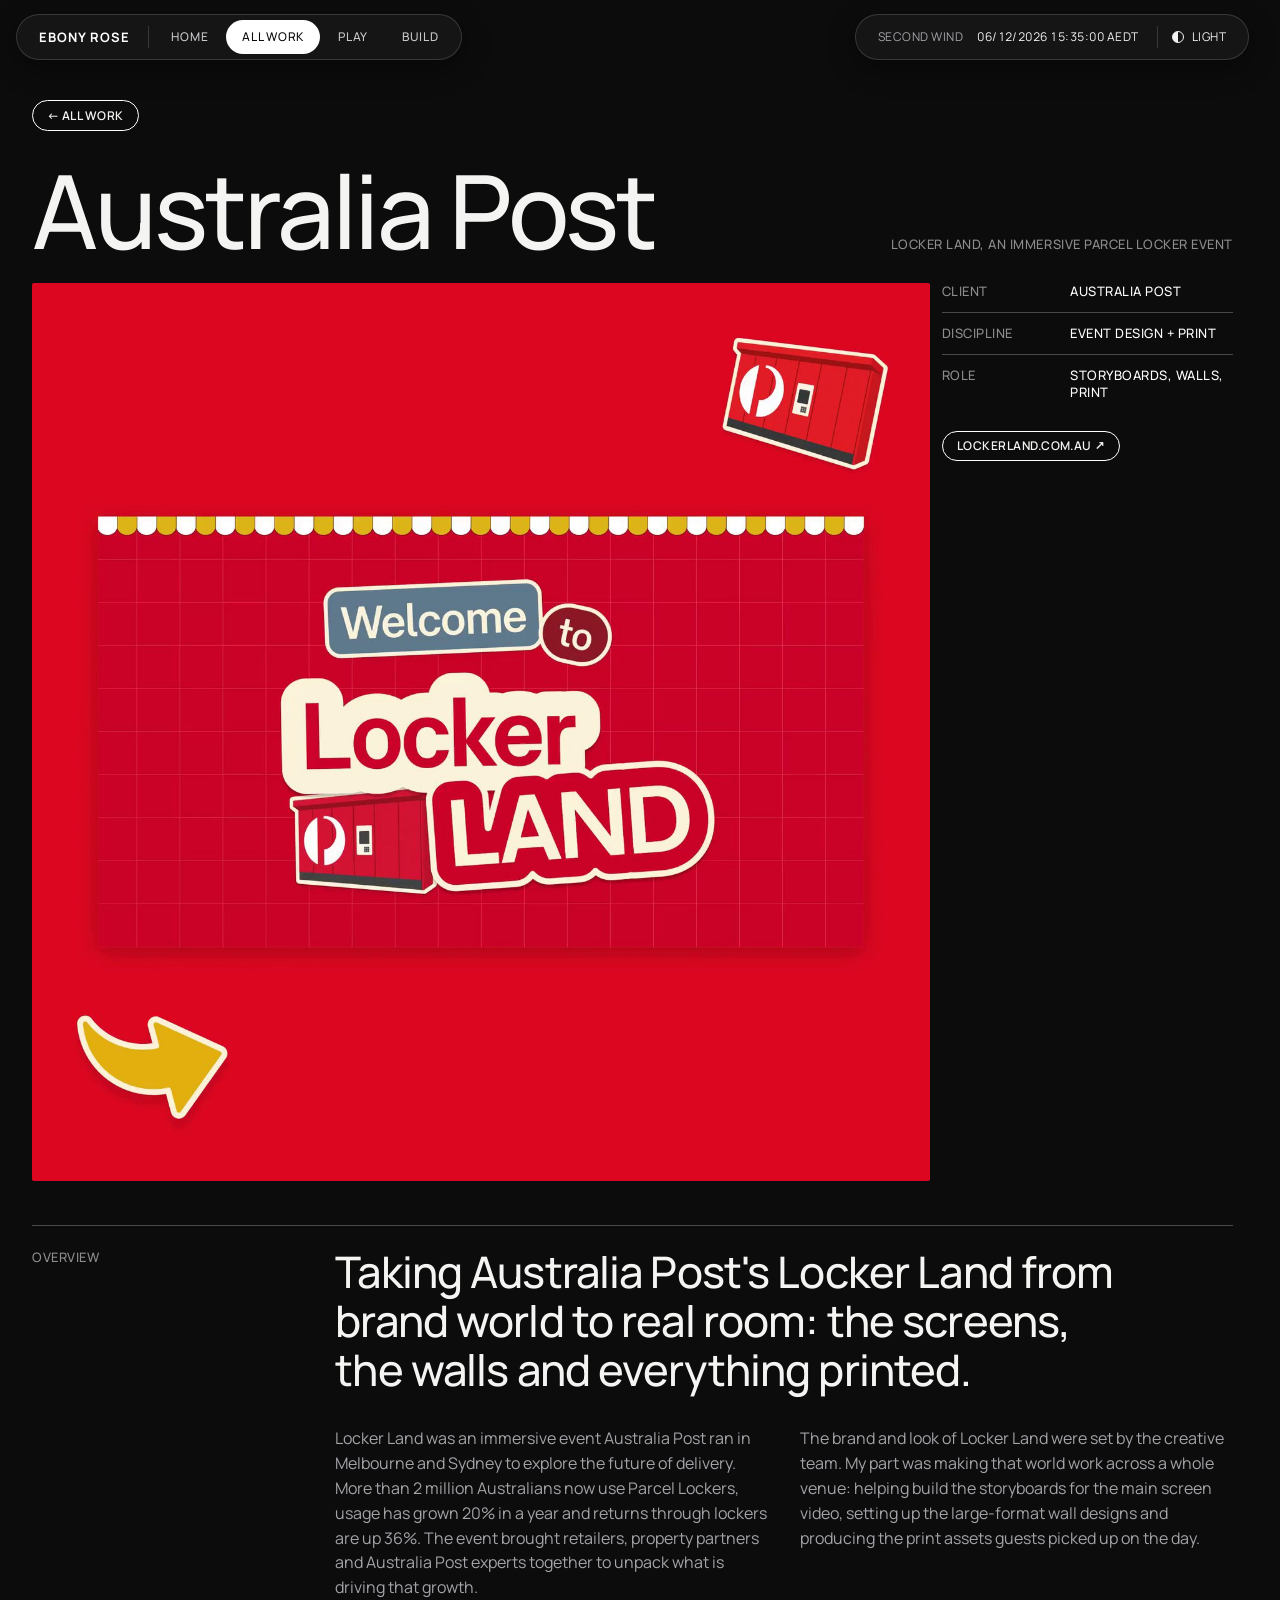
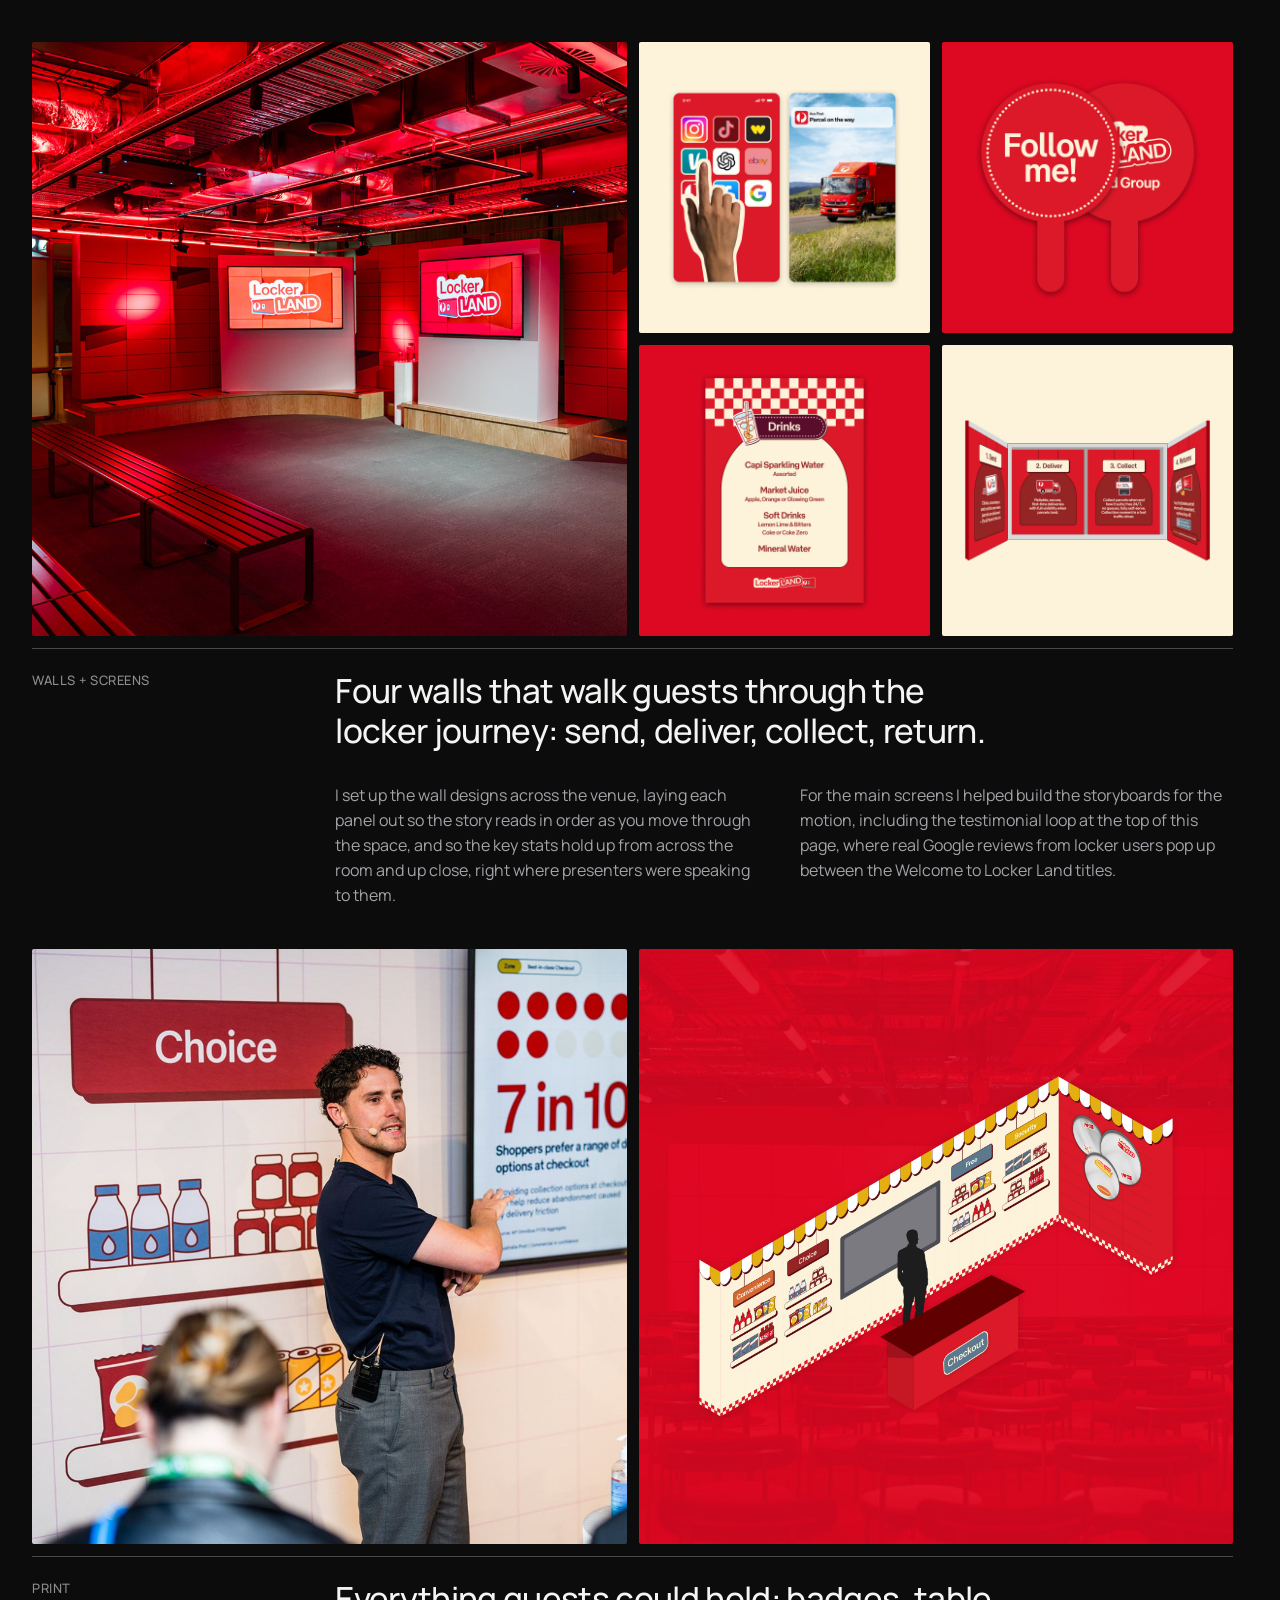
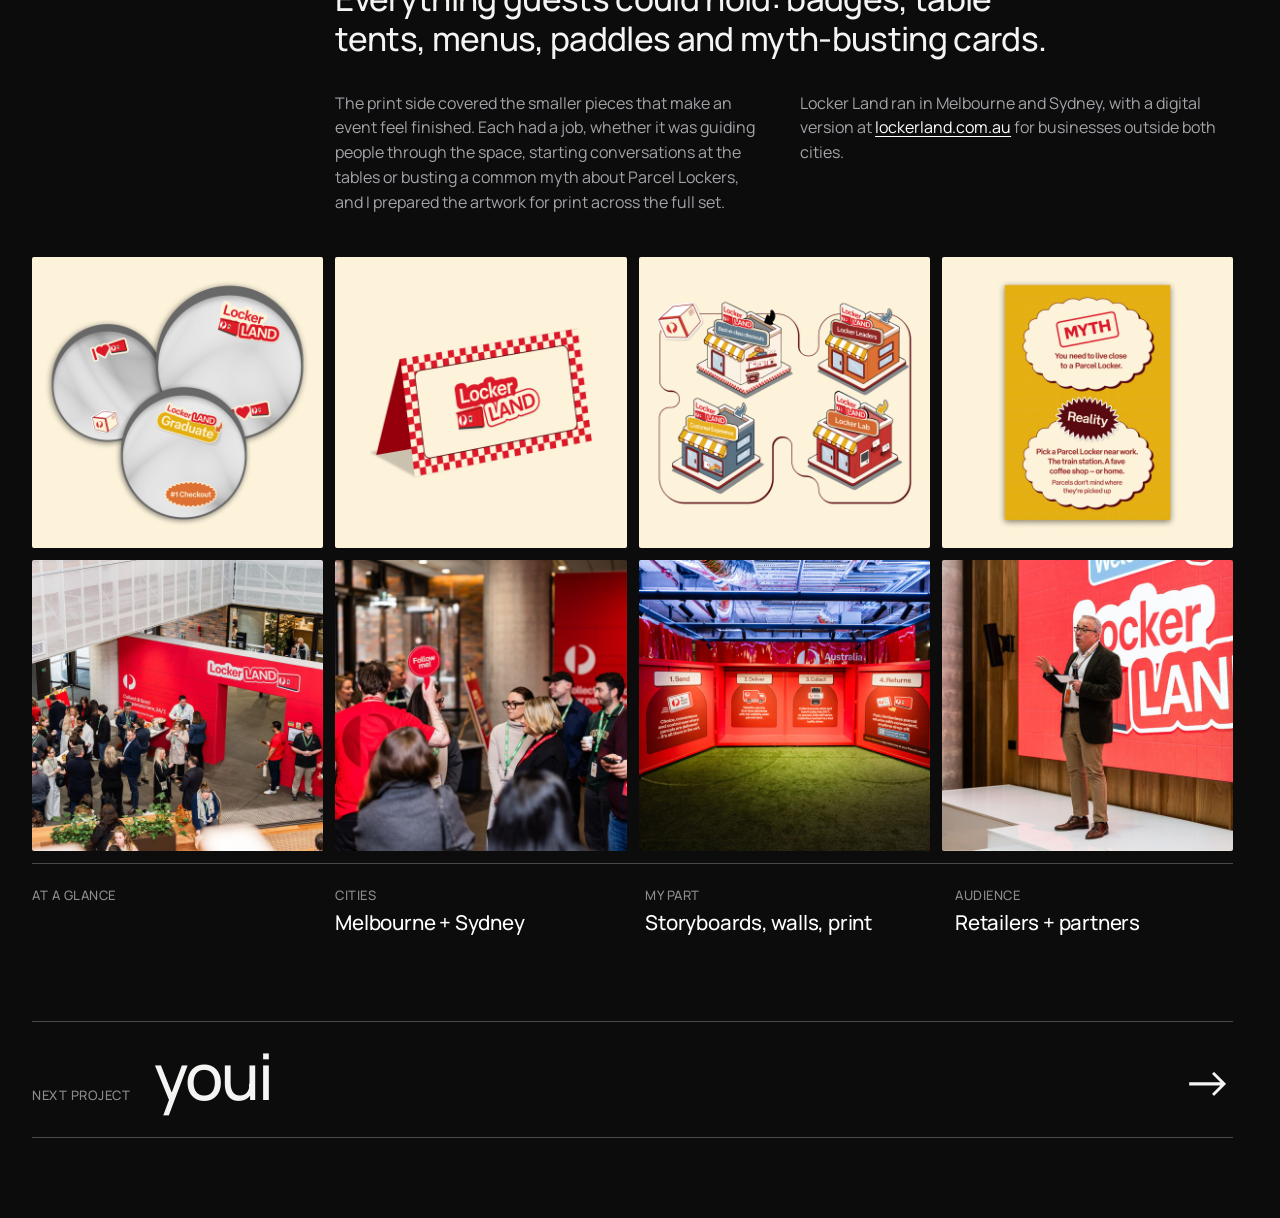
==== commit 36cd8276: "Bump asset version so the new youi copy loads Co-Authored-By: Claude Opus 5.5 <noreply@anthropic.com" ====
--- a/project.html
+++ b/project.html
@@ -3,7 +3,7 @@
 <title>Project | Ebony Rose</title><meta name="description" content="Designer based in Melbourne, Australia. Experience in advertising, UI/UX, social media, retail campaigns, branding and print. Open to mid-weight digital roles.">
 <link rel="preconnect" href="https://fonts.googleapis.com"><link rel="preconnect" href="https://fonts.gstatic.com" crossorigin>
 <link href="https://fonts.googleapis.com/css2?family=Manrope:wght@300;400;500;600;700&family=Manufacturing+Consent&display=block" rel="stylesheet">
-<meta property="og:type" content="website"><meta property="og:url" content="https://www.ebonyrose.xyz/project.html"><meta property="og:site_name" content="Ebony Rose"><meta property="og:title" content="Ebony Rose | Mid-Weight Digital Designer"><meta property="og:description" content="Designer based in Melbourne, Australia. Experience in advertising, UI/UX, social media, retail campaigns, branding and print. Open to mid-weight digital roles."><meta property="og:image" content="https://www.ebonyrose.xyz/share.png"><meta property="og:image:width" content="1200"><meta property="og:image:height" content="630"><meta name="twitter:card" content="summary_large_image"><meta name="twitter:image" content="https://www.ebonyrose.xyz/share.png"><meta name="theme-color" content="#0c0c0d"><link rel="icon" href="favicon.svg" type="image/svg+xml"><link rel="icon" href="favicon-32.png" sizes="32x32" type="image/png"><link rel="apple-touch-icon" href="apple-touch-icon.png"><link rel="stylesheet" href="styles.css?v=20261025"></head>
+<meta property="og:type" content="website"><meta property="og:url" content="https://www.ebonyrose.xyz/project.html"><meta property="og:site_name" content="Ebony Rose"><meta property="og:title" content="Ebony Rose | Mid-Weight Digital Designer"><meta property="og:description" content="Designer based in Melbourne, Australia. Experience in advertising, UI/UX, social media, retail campaigns, branding and print. Open to mid-weight digital roles."><meta property="og:image" content="https://www.ebonyrose.xyz/share.png"><meta property="og:image:width" content="1200"><meta property="og:image:height" content="630"><meta name="twitter:card" content="summary_large_image"><meta name="twitter:image" content="https://www.ebonyrose.xyz/share.png"><meta name="theme-color" content="#0c0c0d"><link rel="icon" href="favicon.svg" type="image/svg+xml"><link rel="icon" href="favicon-32.png" sizes="32x32" type="image/png"><link rel="apple-touch-icon" href="apple-touch-icon.png"><link rel="stylesheet" href="styles.css?v=20261025b"></head>
 <body><script>try{var d=document.documentElement;if(localStorage.getItem('theme')==='light')d.classList.add('light');if(!sessionStorage.getItem('intro')&&!matchMedia('(prefers-reduced-motion: reduce)').matches){d.classList.add('intro-pending');setTimeout(function(){d.classList.remove('intro-pending')},4500)}}catch(e){}</script><script>document.documentElement.classList.add('anim-pending');setTimeout(function(){document.documentElement.classList.remove('anim-pending')},2500)</script><div class="topbar"><div class="tb-left"><a class="tb-logo" href="index.html">Ebony Rose</a><nav class="tb-contact" aria-label="Pages"><a class="tab" href="index.html">Home</a><a class="tab cur" href="work.html" data-work aria-current="page">All work</a><a class="tab" href="work.html?g=play" data-g="play">Play</a><a class="tab" href="work.html?g=build" data-g="build">Build</a></nav></div><div class="topbar-time"><span class="wit" id="wit"></span><time id="clock"></time></div></div><main class="page project-page"><a class="pj-back" href="work.html">&larr; All work</a>
 <header class="pj-head"><h1 class="pj-title"></h1><p class="pj-sub"></p></header>
 <div class="art-grid pj-top"></div>
@@ -15,4 +15,4 @@
 <div class="art-grid pj-gallery pj-gal-c" role="img" aria-label="Project details" hidden></div>
 <div class="pj-end"></div>
 <a class="pj-next" href="project.html?p=1"><span class="pj-next-l">Next project</span><span class="pj-next-name"></span><span class="pj-next-a" aria-hidden="true">&rarr;</span></a>
-</main><script src="script.js?v=20261025"></script><script src="extras.js?v=20261025"></script></body></html>
+</main><script src="script.js?v=20261025b"></script><script src="extras.js?v=20261025b"></script></body></html>
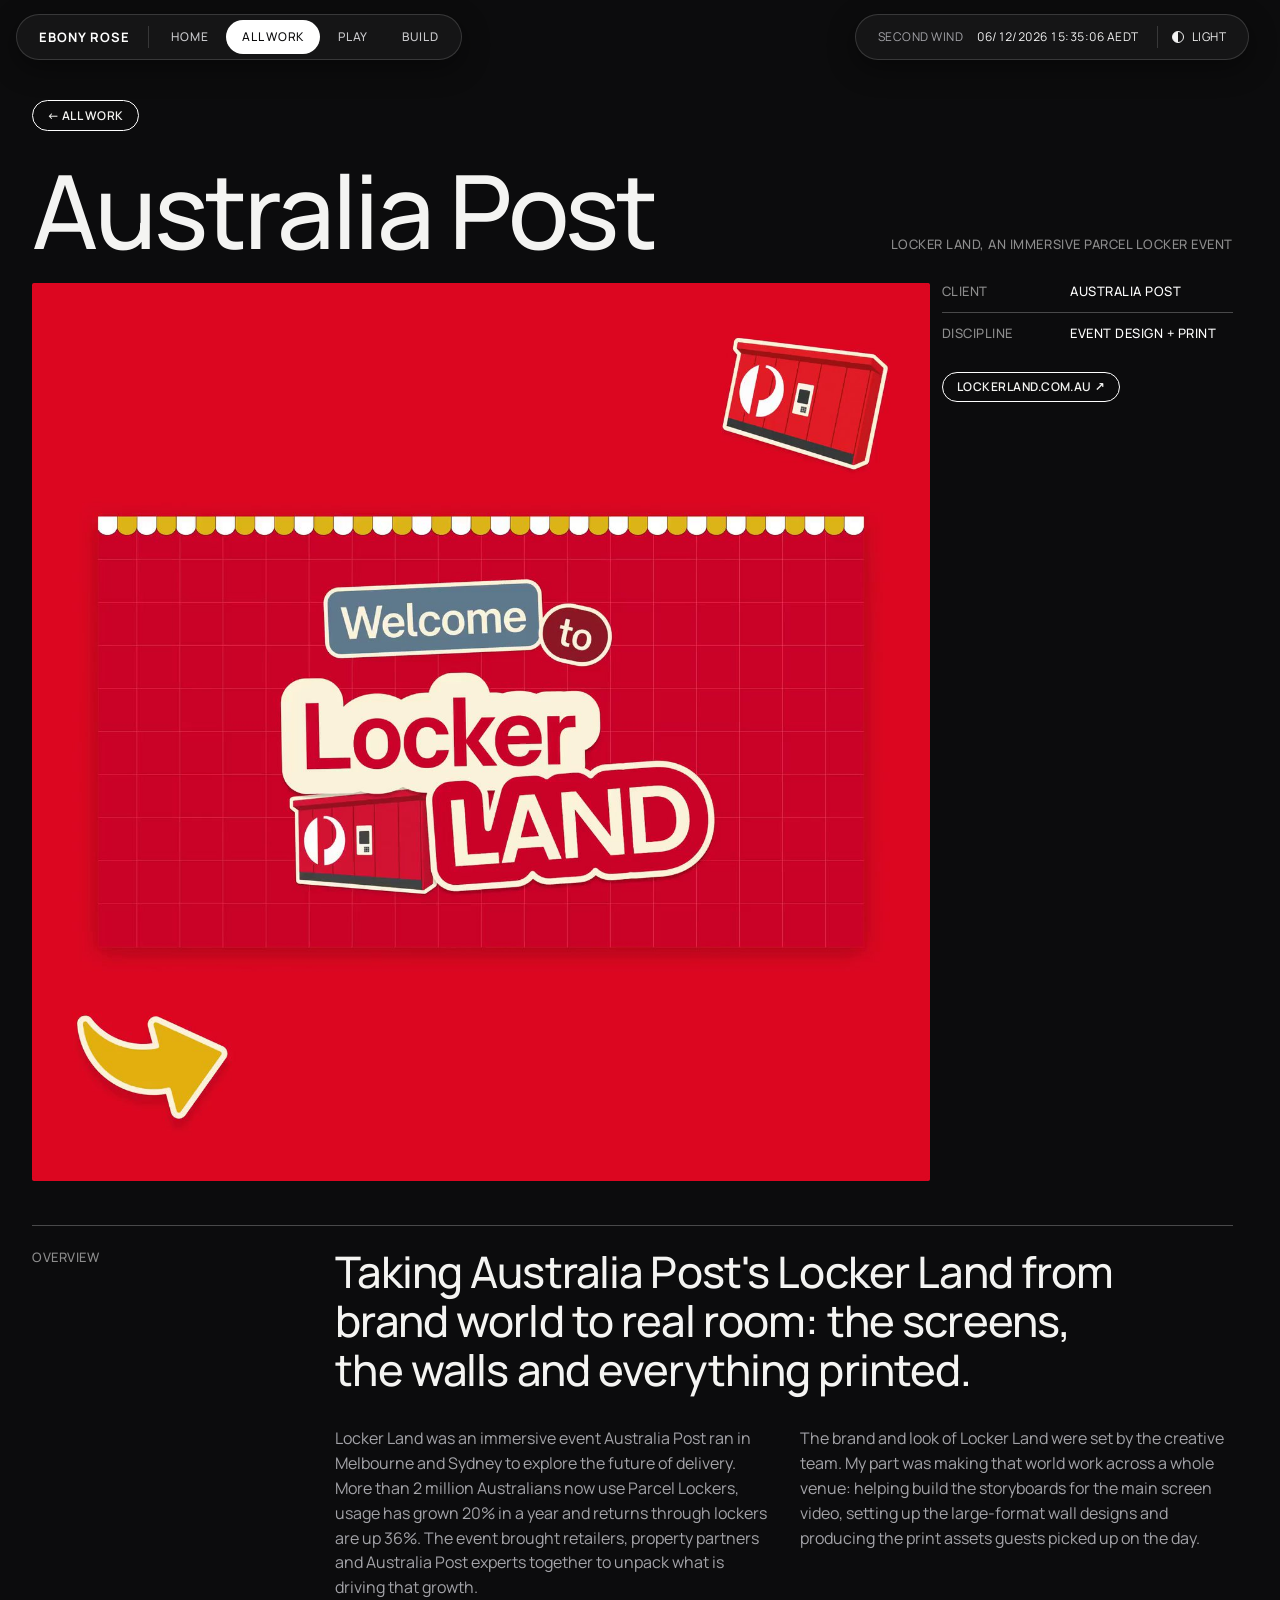
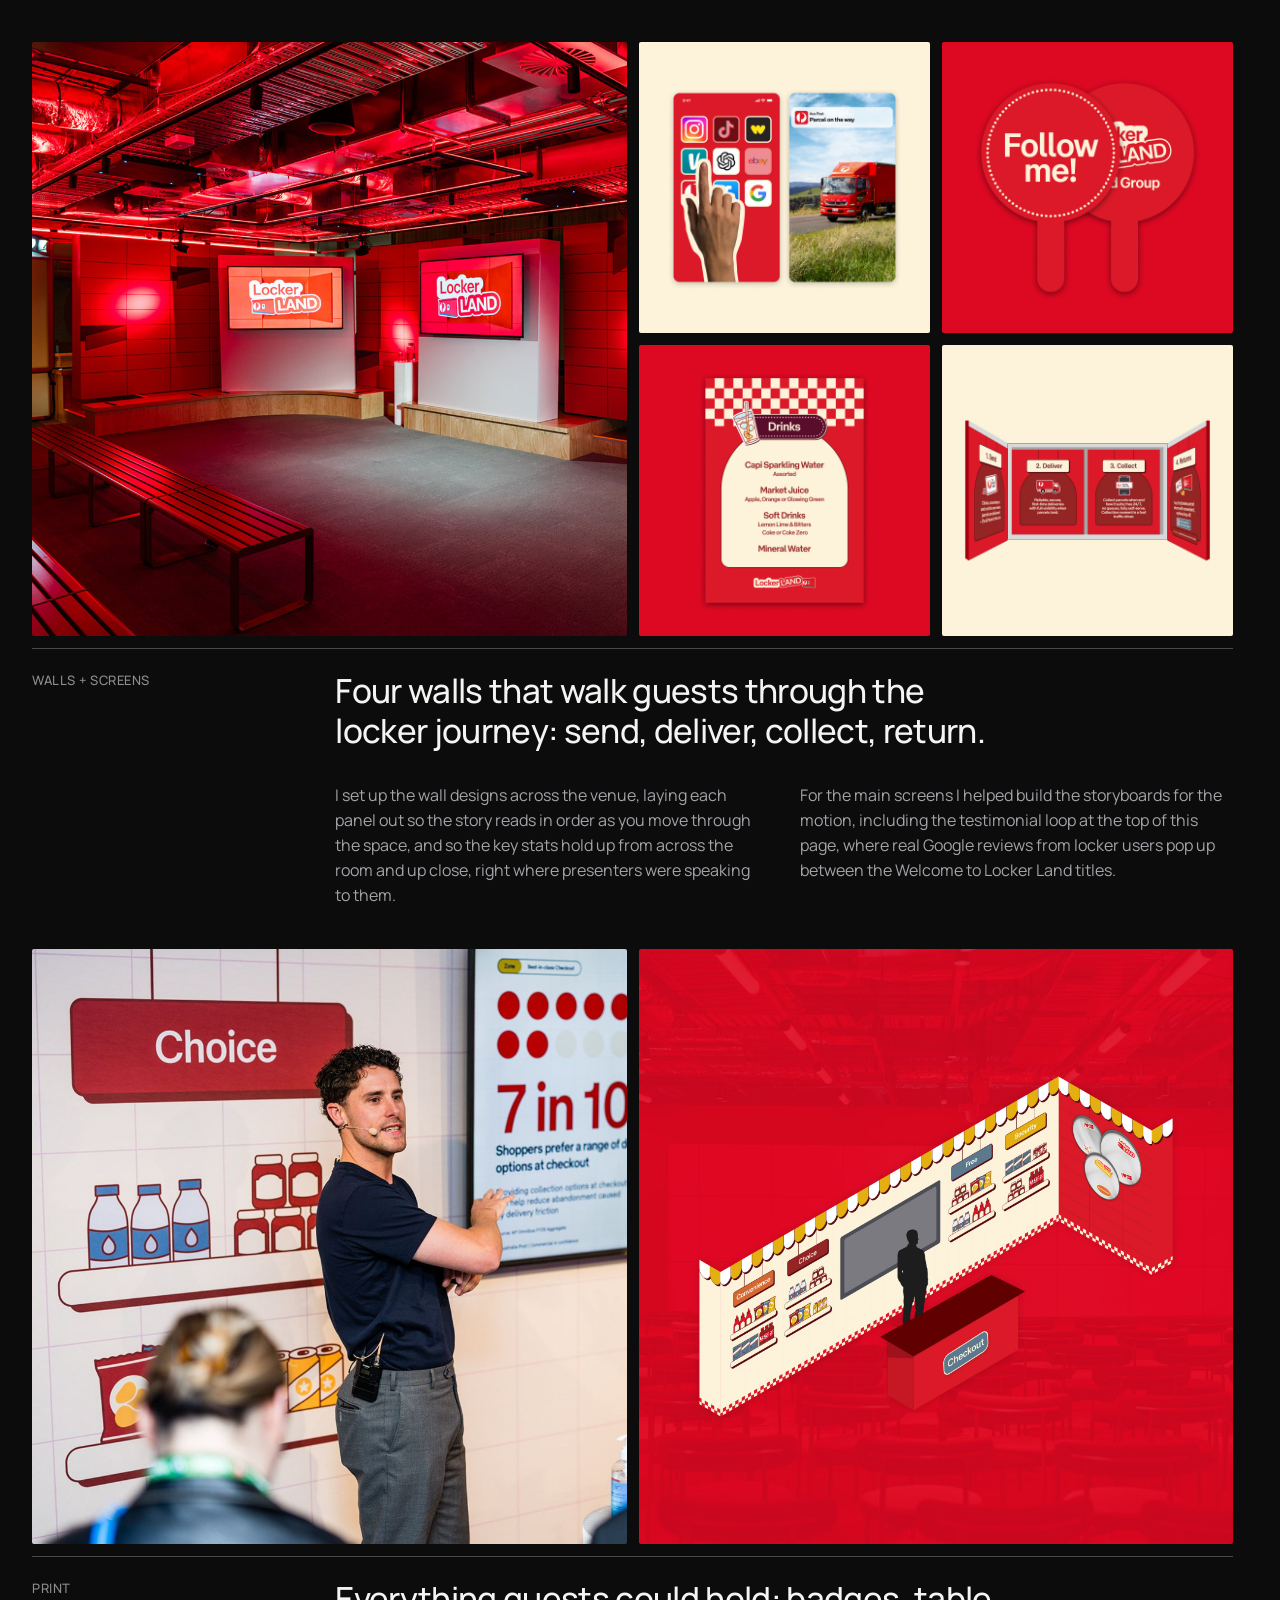
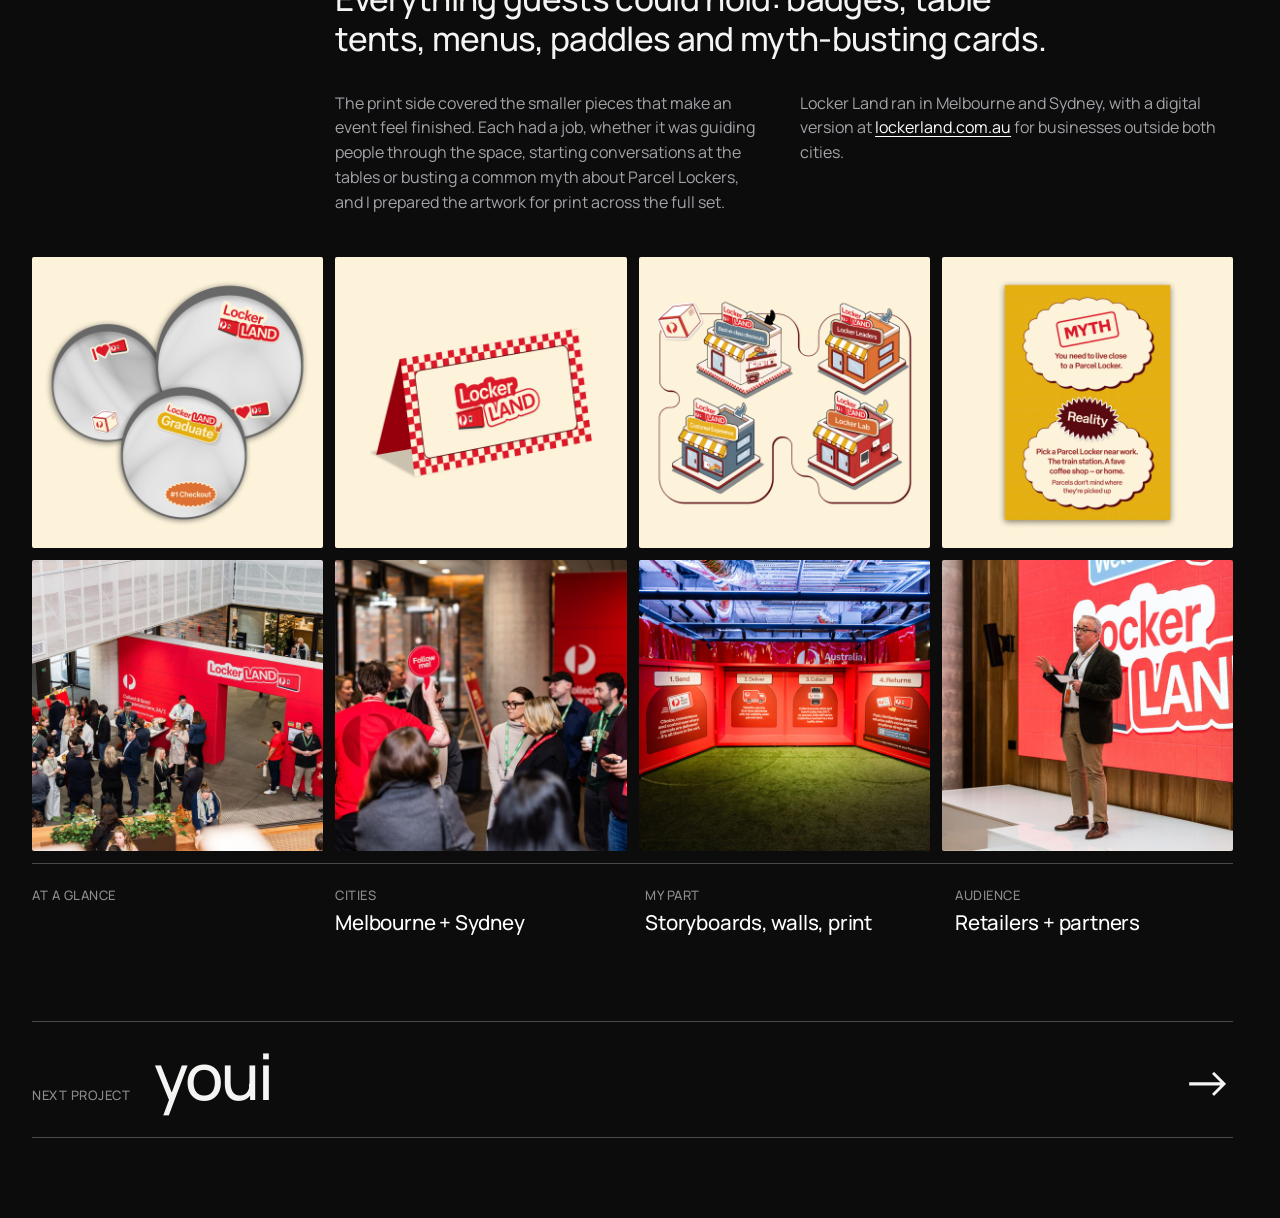
==== commit a6107499: "Remove Role row from project pages Co-Authored-By: Claude Opus 5.5 <noreply@anthropic.com> Claude-Se" ====
--- a/project.html
+++ b/project.html
@@ -3,7 +3,7 @@
 <title>Project | Ebony Rose</title><meta name="description" content="Designer based in Melbourne, Australia. Experience in advertising, UI/UX, social media, retail campaigns, branding and print. Open to mid-weight digital roles.">
 <link rel="preconnect" href="https://fonts.googleapis.com"><link rel="preconnect" href="https://fonts.gstatic.com" crossorigin>
 <link href="https://fonts.googleapis.com/css2?family=Manrope:wght@300;400;500;600;700&family=Manufacturing+Consent&display=block" rel="stylesheet">
-<meta property="og:type" content="website"><meta property="og:url" content="https://www.ebonyrose.xyz/project.html"><meta property="og:site_name" content="Ebony Rose"><meta property="og:title" content="Ebony Rose | Mid-Weight Digital Designer"><meta property="og:description" content="Designer based in Melbourne, Australia. Experience in advertising, UI/UX, social media, retail campaigns, branding and print. Open to mid-weight digital roles."><meta property="og:image" content="https://www.ebonyrose.xyz/share.png"><meta property="og:image:width" content="1200"><meta property="og:image:height" content="630"><meta name="twitter:card" content="summary_large_image"><meta name="twitter:image" content="https://www.ebonyrose.xyz/share.png"><meta name="theme-color" content="#0c0c0d"><link rel="icon" href="favicon.svg" type="image/svg+xml"><link rel="icon" href="favicon-32.png" sizes="32x32" type="image/png"><link rel="apple-touch-icon" href="apple-touch-icon.png"><link rel="stylesheet" href="styles.css?v=20261025b"></head>
+<meta property="og:type" content="website"><meta property="og:url" content="https://www.ebonyrose.xyz/project.html"><meta property="og:site_name" content="Ebony Rose"><meta property="og:title" content="Ebony Rose | Mid-Weight Digital Designer"><meta property="og:description" content="Designer based in Melbourne, Australia. Experience in advertising, UI/UX, social media, retail campaigns, branding and print. Open to mid-weight digital roles."><meta property="og:image" content="https://www.ebonyrose.xyz/share.png"><meta property="og:image:width" content="1200"><meta property="og:image:height" content="630"><meta name="twitter:card" content="summary_large_image"><meta name="twitter:image" content="https://www.ebonyrose.xyz/share.png"><meta name="theme-color" content="#0c0c0d"><link rel="icon" href="favicon.svg" type="image/svg+xml"><link rel="icon" href="favicon-32.png" sizes="32x32" type="image/png"><link rel="apple-touch-icon" href="apple-touch-icon.png"><link rel="stylesheet" href="styles.css?v=20261025c"></head>
 <body><script>try{var d=document.documentElement;if(localStorage.getItem('theme')==='light')d.classList.add('light');if(!sessionStorage.getItem('intro')&&!matchMedia('(prefers-reduced-motion: reduce)').matches){d.classList.add('intro-pending');setTimeout(function(){d.classList.remove('intro-pending')},4500)}}catch(e){}</script><script>document.documentElement.classList.add('anim-pending');setTimeout(function(){document.documentElement.classList.remove('anim-pending')},2500)</script><div class="topbar"><div class="tb-left"><a class="tb-logo" href="index.html">Ebony Rose</a><nav class="tb-contact" aria-label="Pages"><a class="tab" href="index.html">Home</a><a class="tab cur" href="work.html" data-work aria-current="page">All work</a><a class="tab" href="work.html?g=play" data-g="play">Play</a><a class="tab" href="work.html?g=build" data-g="build">Build</a></nav></div><div class="topbar-time"><span class="wit" id="wit"></span><time id="clock"></time></div></div><main class="page project-page"><a class="pj-back" href="work.html">&larr; All work</a>
 <header class="pj-head"><h1 class="pj-title"></h1><p class="pj-sub"></p></header>
 <div class="art-grid pj-top"></div>
@@ -15,4 +15,4 @@
 <div class="art-grid pj-gallery pj-gal-c" role="img" aria-label="Project details" hidden></div>
 <div class="pj-end"></div>
 <a class="pj-next" href="project.html?p=1"><span class="pj-next-l">Next project</span><span class="pj-next-name"></span><span class="pj-next-a" aria-hidden="true">&rarr;</span></a>
-</main><script src="script.js?v=20261025b"></script><script src="extras.js?v=20261025b"></script></body></html>
+</main><script src="script.js?v=20261025c"></script><script src="extras.js?v=20261025c"></script></body></html>
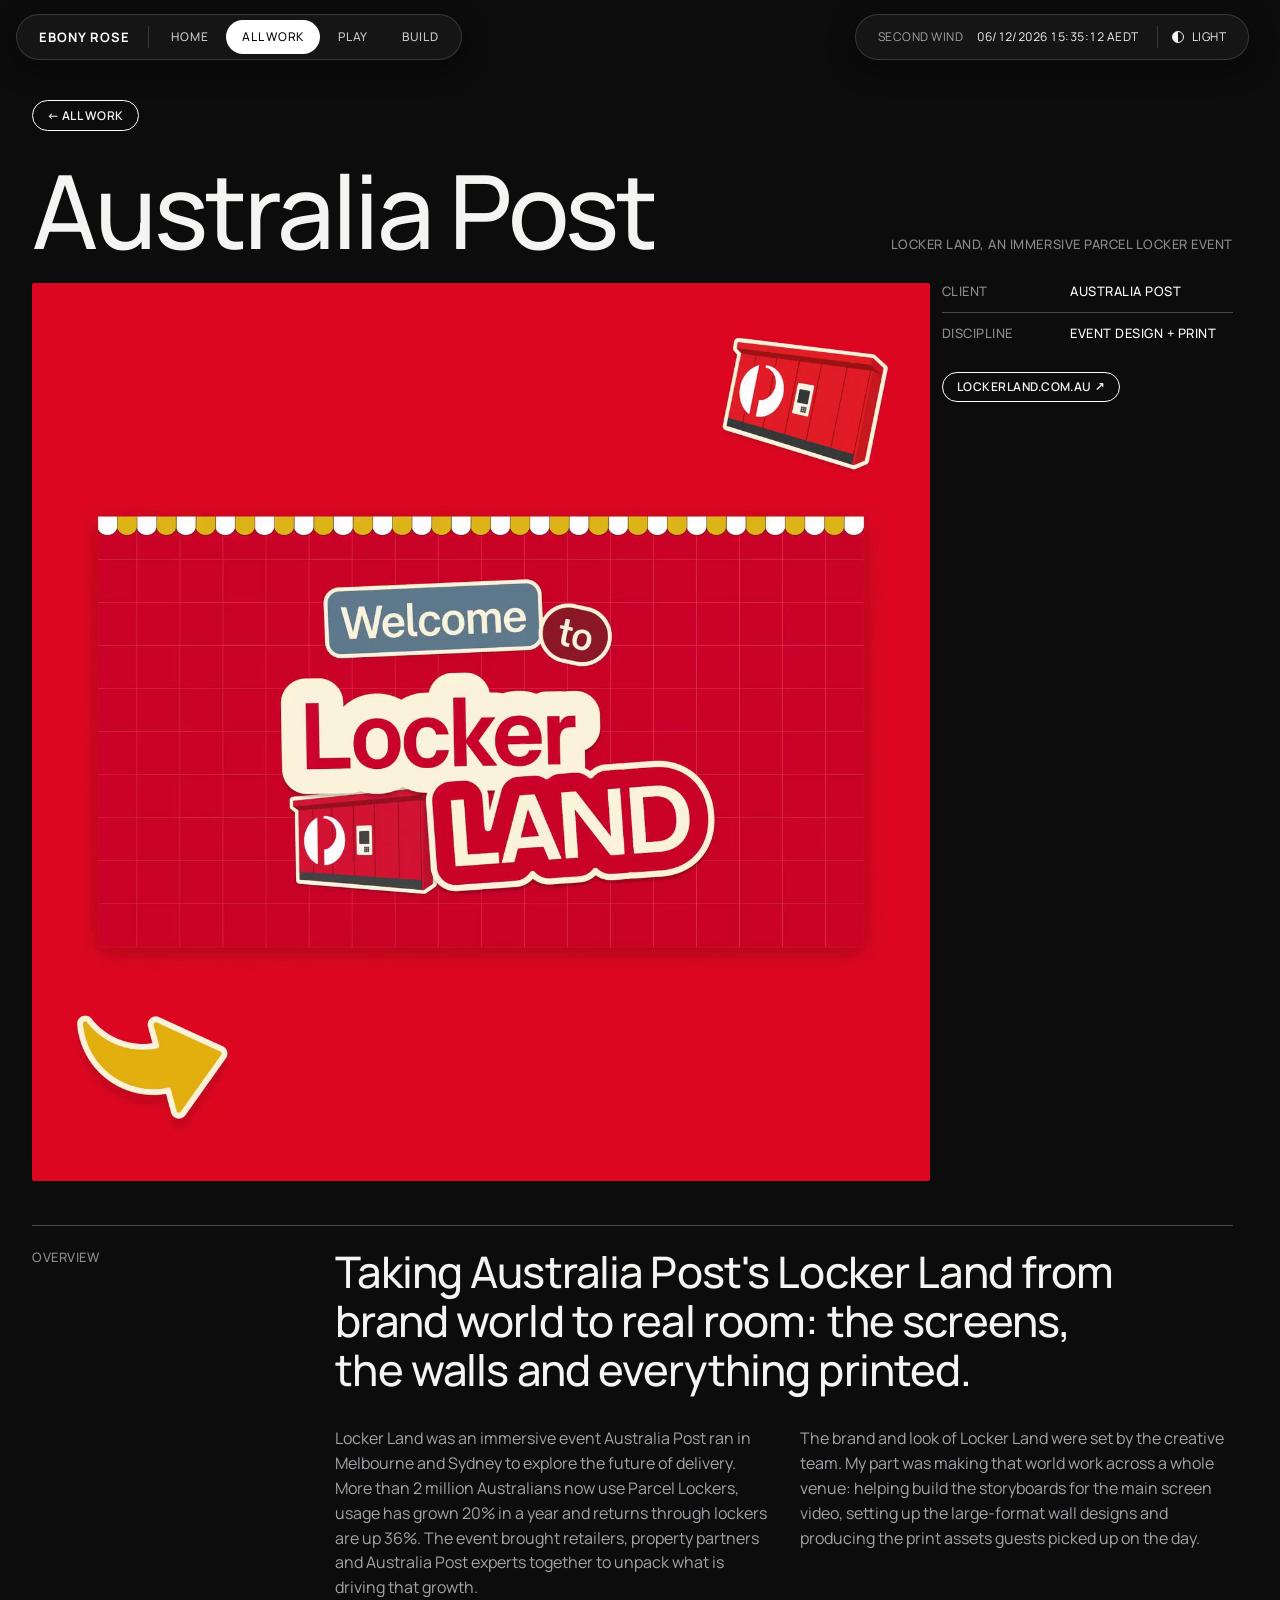
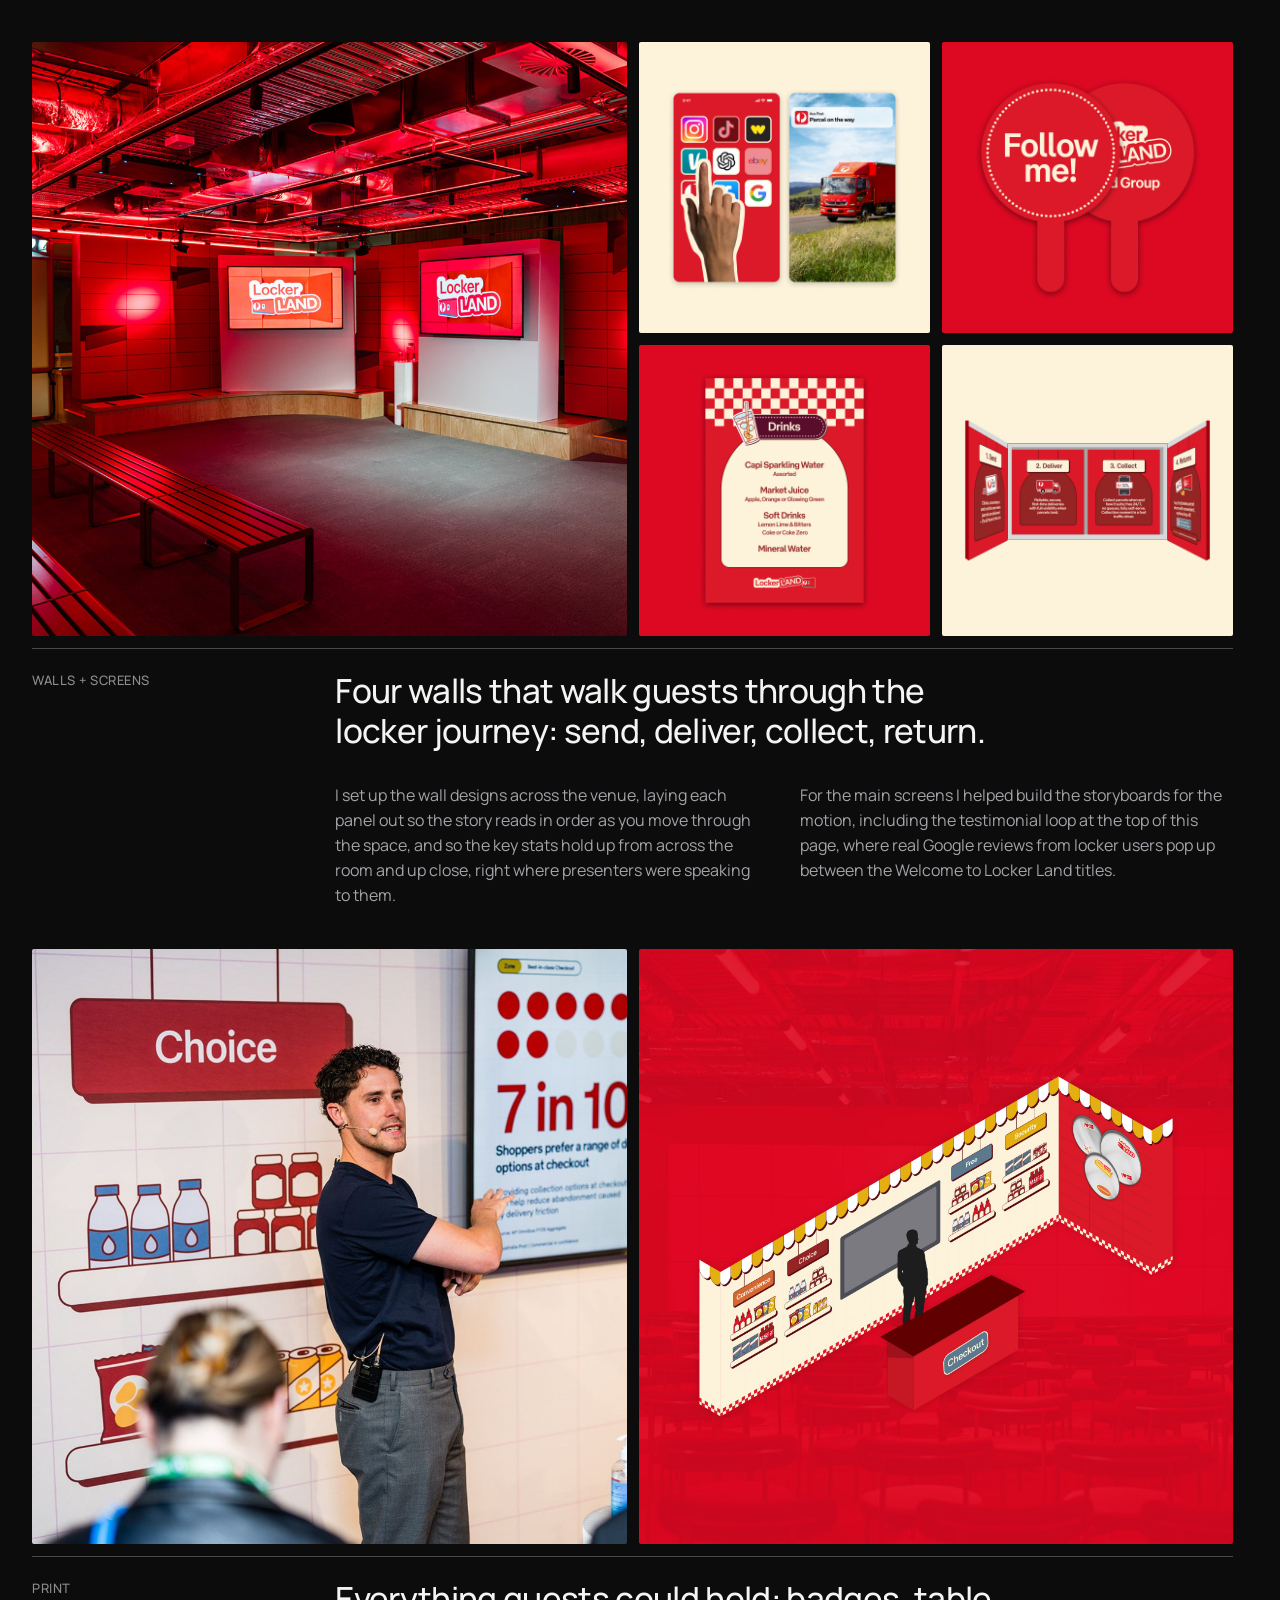
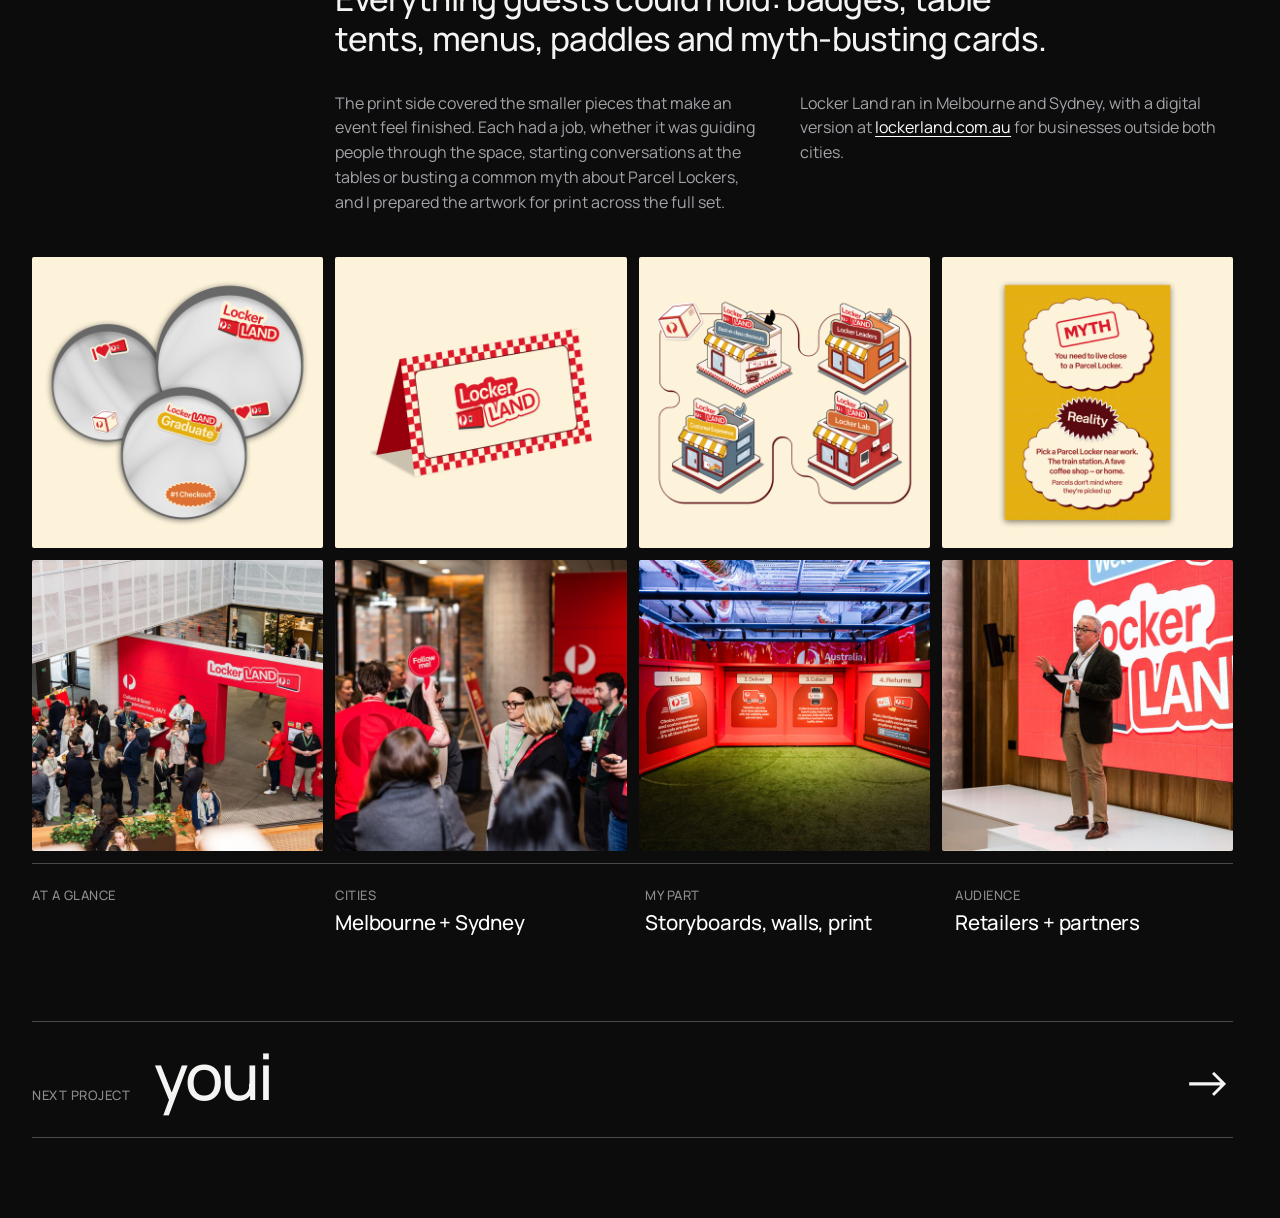
==== commit b6b88de2: "youi page: show video headlines instead of masking them Re-crop the hero, lighthouse, motorbike and " ====
--- a/project.html
+++ b/project.html
@@ -3,7 +3,7 @@
 <title>Project | Ebony Rose</title><meta name="description" content="Designer based in Melbourne, Australia. Experience in advertising, UI/UX, social media, retail campaigns, branding and print. Open to mid-weight digital roles.">
 <link rel="preconnect" href="https://fonts.googleapis.com"><link rel="preconnect" href="https://fonts.gstatic.com" crossorigin>
 <link href="https://fonts.googleapis.com/css2?family=Manrope:wght@300;400;500;600;700&family=Manufacturing+Consent&display=block" rel="stylesheet">
-<meta property="og:type" content="website"><meta property="og:url" content="https://www.ebonyrose.xyz/project.html"><meta property="og:site_name" content="Ebony Rose"><meta property="og:title" content="Ebony Rose | Mid-Weight Digital Designer"><meta property="og:description" content="Designer based in Melbourne, Australia. Experience in advertising, UI/UX, social media, retail campaigns, branding and print. Open to mid-weight digital roles."><meta property="og:image" content="https://www.ebonyrose.xyz/share.png"><meta property="og:image:width" content="1200"><meta property="og:image:height" content="630"><meta name="twitter:card" content="summary_large_image"><meta name="twitter:image" content="https://www.ebonyrose.xyz/share.png"><meta name="theme-color" content="#0c0c0d"><link rel="icon" href="favicon.svg" type="image/svg+xml"><link rel="icon" href="favicon-32.png" sizes="32x32" type="image/png"><link rel="apple-touch-icon" href="apple-touch-icon.png"><link rel="stylesheet" href="styles.css?v=20261025c"></head>
+<meta property="og:type" content="website"><meta property="og:url" content="https://www.ebonyrose.xyz/project.html"><meta property="og:site_name" content="Ebony Rose"><meta property="og:title" content="Ebony Rose | Mid-Weight Digital Designer"><meta property="og:description" content="Designer based in Melbourne, Australia. Experience in advertising, UI/UX, social media, retail campaigns, branding and print. Open to mid-weight digital roles."><meta property="og:image" content="https://www.ebonyrose.xyz/share.png"><meta property="og:image:width" content="1200"><meta property="og:image:height" content="630"><meta name="twitter:card" content="summary_large_image"><meta name="twitter:image" content="https://www.ebonyrose.xyz/share.png"><meta name="theme-color" content="#0c0c0d"><link rel="icon" href="favicon.svg" type="image/svg+xml"><link rel="icon" href="favicon-32.png" sizes="32x32" type="image/png"><link rel="apple-touch-icon" href="apple-touch-icon.png"><link rel="stylesheet" href="styles.css?v=20261025d"></head>
 <body><script>try{var d=document.documentElement;if(localStorage.getItem('theme')==='light')d.classList.add('light');if(!sessionStorage.getItem('intro')&&!matchMedia('(prefers-reduced-motion: reduce)').matches){d.classList.add('intro-pending');setTimeout(function(){d.classList.remove('intro-pending')},4500)}}catch(e){}</script><script>document.documentElement.classList.add('anim-pending');setTimeout(function(){document.documentElement.classList.remove('anim-pending')},2500)</script><div class="topbar"><div class="tb-left"><a class="tb-logo" href="index.html">Ebony Rose</a><nav class="tb-contact" aria-label="Pages"><a class="tab" href="index.html">Home</a><a class="tab cur" href="work.html" data-work aria-current="page">All work</a><a class="tab" href="work.html?g=play" data-g="play">Play</a><a class="tab" href="work.html?g=build" data-g="build">Build</a></nav></div><div class="topbar-time"><span class="wit" id="wit"></span><time id="clock"></time></div></div><main class="page project-page"><a class="pj-back" href="work.html">&larr; All work</a>
 <header class="pj-head"><h1 class="pj-title"></h1><p class="pj-sub"></p></header>
 <div class="art-grid pj-top"></div>
@@ -15,4 +15,4 @@
 <div class="art-grid pj-gallery pj-gal-c" role="img" aria-label="Project details" hidden></div>
 <div class="pj-end"></div>
 <a class="pj-next" href="project.html?p=1"><span class="pj-next-l">Next project</span><span class="pj-next-name"></span><span class="pj-next-a" aria-hidden="true">&rarr;</span></a>
-</main><script src="script.js?v=20261025c"></script><script src="extras.js?v=20261025c"></script></body></html>
+</main><script src="script.js?v=20261025d"></script><script src="extras.js?v=20261025d"></script></body></html>
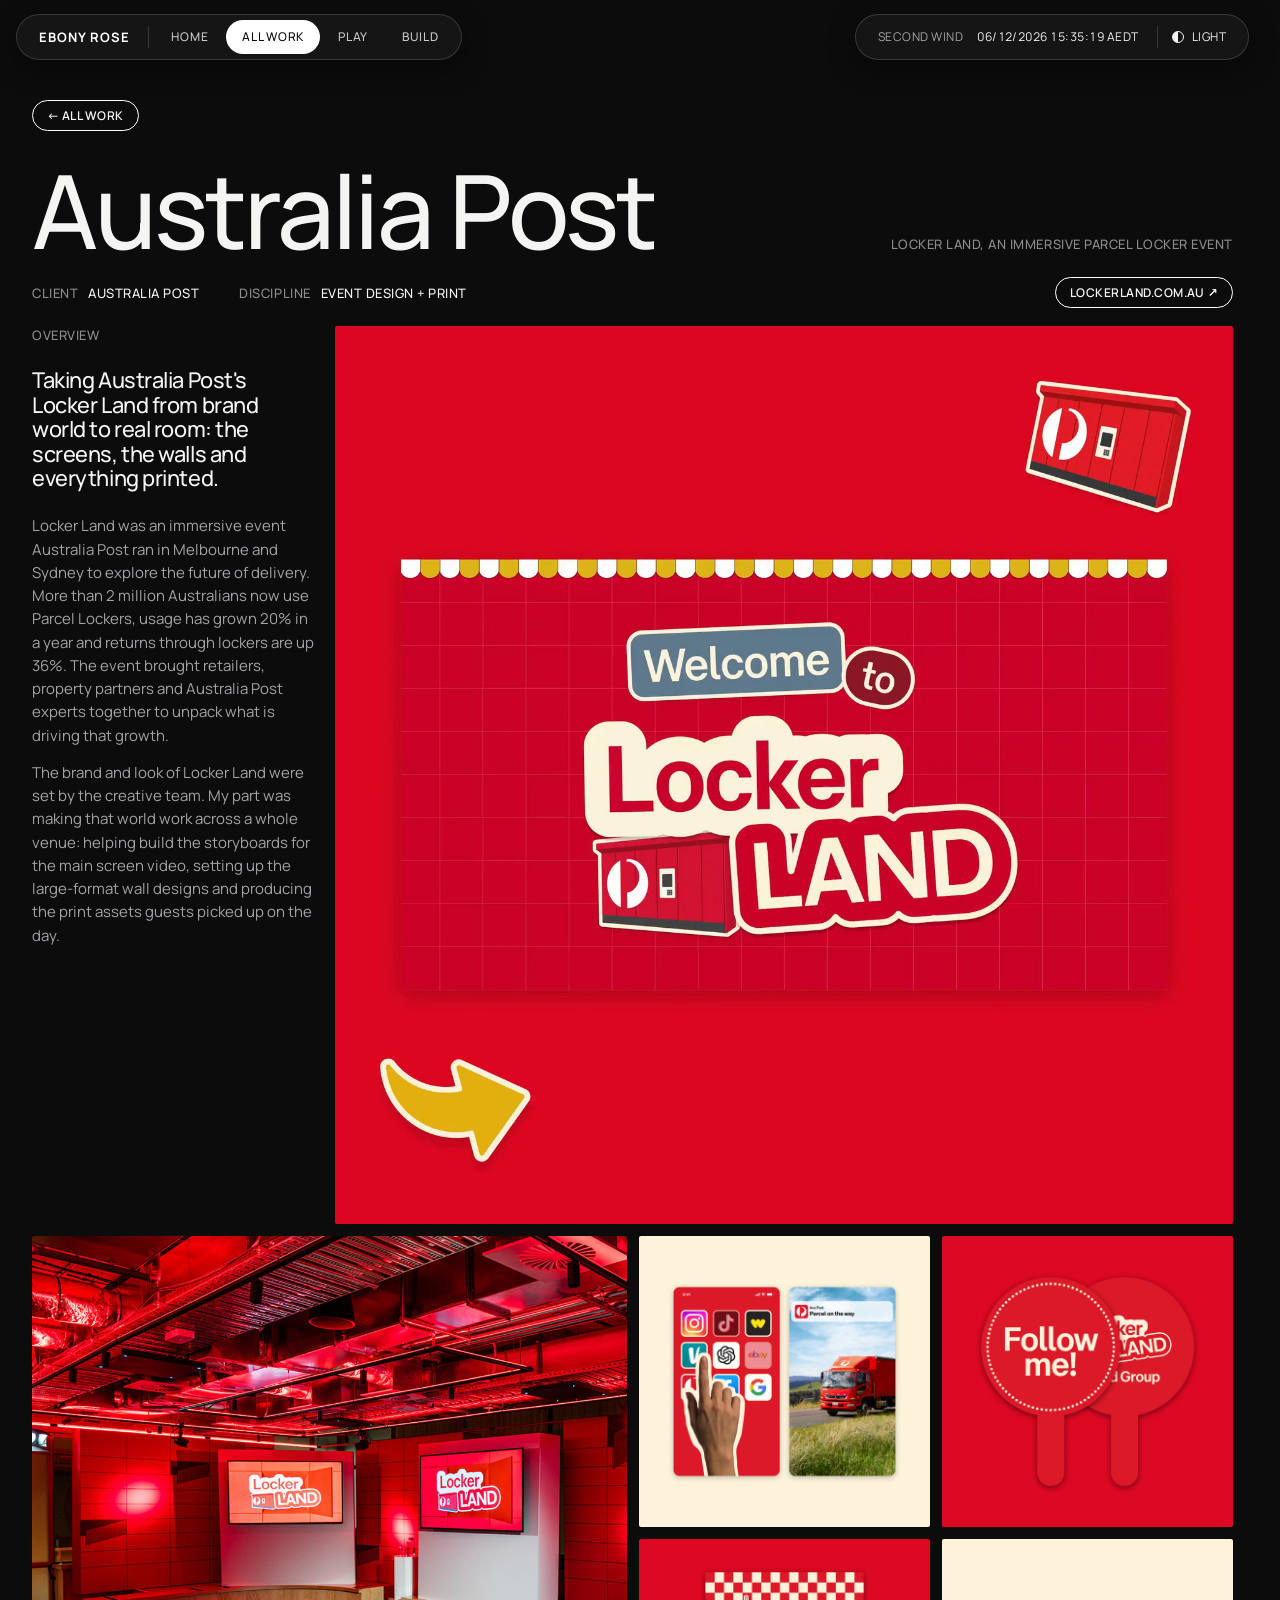
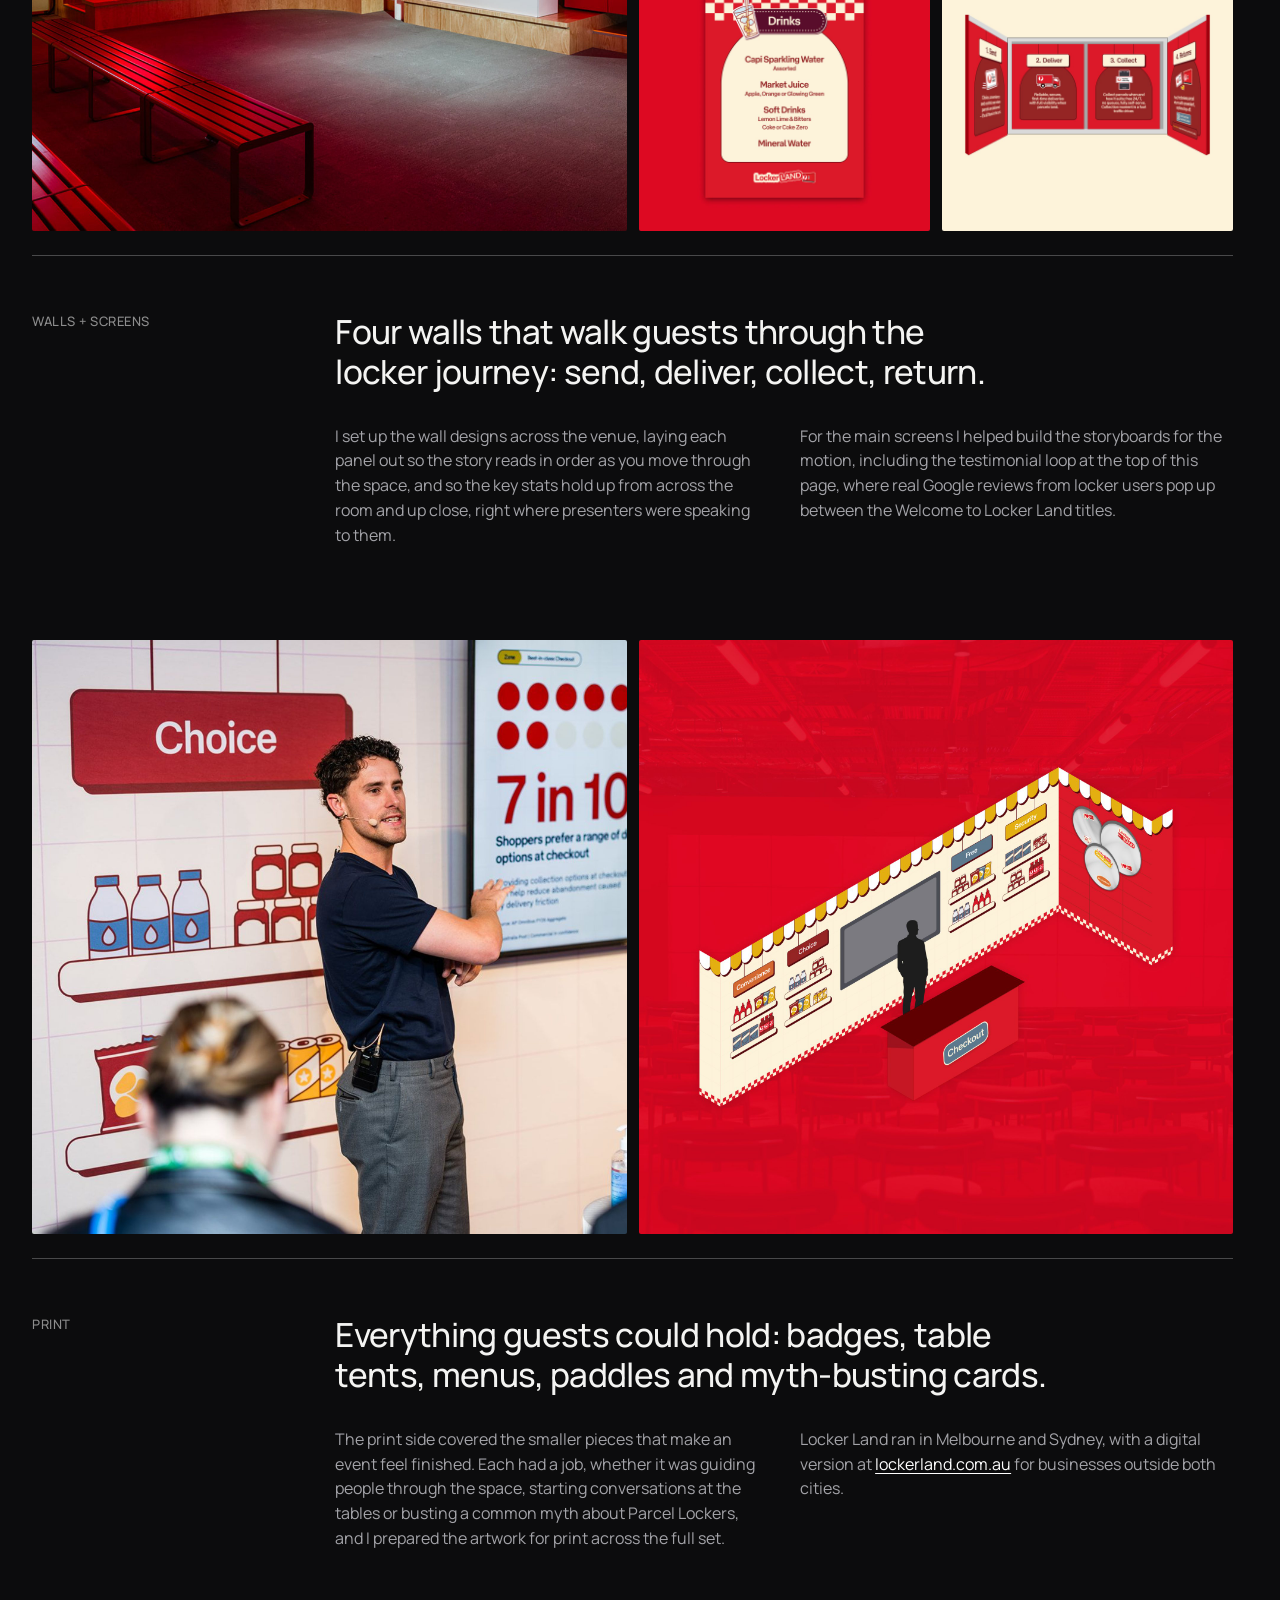
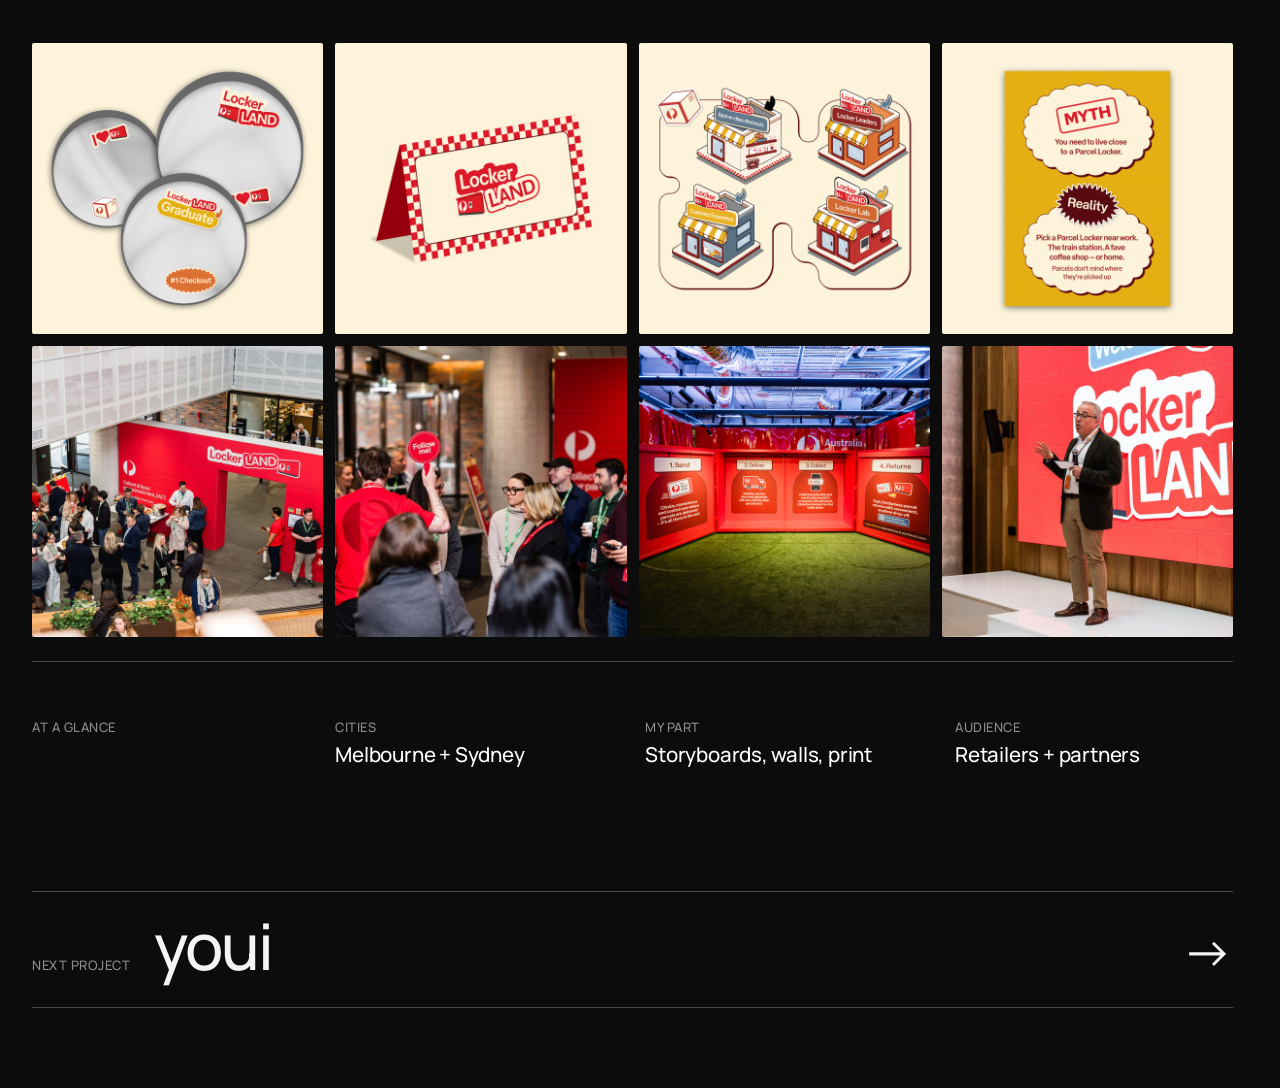
==== commit 1e386371: "Project pages: overview beside a 3/4 hero, more space around copy Client and discipline move to a li" ====
--- a/project.html
+++ b/project.html
@@ -3,9 +3,10 @@
 <title>Project | Ebony Rose</title><meta name="description" content="Designer based in Melbourne, Australia. Experience in advertising, UI/UX, social media, retail campaigns, branding and print. Open to mid-weight digital roles.">
 <link rel="preconnect" href="https://fonts.googleapis.com"><link rel="preconnect" href="https://fonts.gstatic.com" crossorigin>
 <link href="https://fonts.googleapis.com/css2?family=Manrope:wght@300;400;500;600;700&family=Manufacturing+Consent&display=block" rel="stylesheet">
-<meta property="og:type" content="website"><meta property="og:url" content="https://www.ebonyrose.xyz/project.html"><meta property="og:site_name" content="Ebony Rose"><meta property="og:title" content="Ebony Rose | Mid-Weight Digital Designer"><meta property="og:description" content="Designer based in Melbourne, Australia. Experience in advertising, UI/UX, social media, retail campaigns, branding and print. Open to mid-weight digital roles."><meta property="og:image" content="https://www.ebonyrose.xyz/share.png"><meta property="og:image:width" content="1200"><meta property="og:image:height" content="630"><meta name="twitter:card" content="summary_large_image"><meta name="twitter:image" content="https://www.ebonyrose.xyz/share.png"><meta name="theme-color" content="#0c0c0d"><link rel="icon" href="favicon.svg" type="image/svg+xml"><link rel="icon" href="favicon-32.png" sizes="32x32" type="image/png"><link rel="apple-touch-icon" href="apple-touch-icon.png"><link rel="stylesheet" href="styles.css?v=20261025d"></head>
+<meta property="og:type" content="website"><meta property="og:url" content="https://www.ebonyrose.xyz/project.html"><meta property="og:site_name" content="Ebony Rose"><meta property="og:title" content="Ebony Rose | Mid-Weight Digital Designer"><meta property="og:description" content="Designer based in Melbourne, Australia. Experience in advertising, UI/UX, social media, retail campaigns, branding and print. Open to mid-weight digital roles."><meta property="og:image" content="https://www.ebonyrose.xyz/share.png"><meta property="og:image:width" content="1200"><meta property="og:image:height" content="630"><meta name="twitter:card" content="summary_large_image"><meta name="twitter:image" content="https://www.ebonyrose.xyz/share.png"><meta name="theme-color" content="#0c0c0d"><link rel="icon" href="favicon.svg" type="image/svg+xml"><link rel="icon" href="favicon-32.png" sizes="32x32" type="image/png"><link rel="apple-touch-icon" href="apple-touch-icon.png"><link rel="stylesheet" href="styles.css?v=20261025e"></head>
 <body><script>try{var d=document.documentElement;if(localStorage.getItem('theme')==='light')d.classList.add('light');if(!sessionStorage.getItem('intro')&&!matchMedia('(prefers-reduced-motion: reduce)').matches){d.classList.add('intro-pending');setTimeout(function(){d.classList.remove('intro-pending')},4500)}}catch(e){}</script><script>document.documentElement.classList.add('anim-pending');setTimeout(function(){document.documentElement.classList.remove('anim-pending')},2500)</script><div class="topbar"><div class="tb-left"><a class="tb-logo" href="index.html">Ebony Rose</a><nav class="tb-contact" aria-label="Pages"><a class="tab" href="index.html">Home</a><a class="tab cur" href="work.html" data-work aria-current="page">All work</a><a class="tab" href="work.html?g=play" data-g="play">Play</a><a class="tab" href="work.html?g=build" data-g="build">Build</a></nav></div><div class="topbar-time"><span class="wit" id="wit"></span><time id="clock"></time></div></div><main class="page project-page"><a class="pj-back" href="work.html">&larr; All work</a>
 <header class="pj-head"><h1 class="pj-title"></h1><p class="pj-sub"></p></header>
+<div class="pj-meta"></div>
 <div class="art-grid pj-top"></div>
 <div class="pj-over"></div>
 <div class="art-grid pj-gallery pj-gal-a" role="img" aria-label="Project images"></div>
@@ -15,4 +16,4 @@
 <div class="art-grid pj-gallery pj-gal-c" role="img" aria-label="Project details" hidden></div>
 <div class="pj-end"></div>
 <a class="pj-next" href="project.html?p=1"><span class="pj-next-l">Next project</span><span class="pj-next-name"></span><span class="pj-next-a" aria-hidden="true">&rarr;</span></a>
-</main><script src="script.js?v=20261025d"></script><script src="extras.js?v=20261025d"></script></body></html>
+</main><script src="script.js?v=20261025e"></script><script src="extras.js?v=20261025e"></script></body></html>
--- a/styles.css
+++ b/styles.css
@@ -720,3 +720,19 @@
 .pj-cols p a{color:#fff;text-decoration:underline;text-underline-offset:3px}
 html.light .pj-cols p a{color:inherit}
 .sz-w{grid-column:span 2;aspect-ratio:auto}
+/* project intro: client/discipline line under the title, overview beside a 3/4 square hero */
+.pj-meta{display:flex;flex-wrap:wrap;align-items:center;gap:10px 40px;margin:-6px 0 18px;font-size:13px;font-weight:500;letter-spacing:.04em;text-transform:uppercase}
+.pj-m span{color:#8d8d8d;margin-right:10px}
+.pj-meta .work-more{margin:0 0 0 auto}
+.pj-over:empty{display:none}
+.pj-intro{display:flex;flex-direction:column;gap:24px;min-width:0;padding-right:8px}
+.pj-intro .pj-tl{position:static}
+.pj-intro .pj-lead{font-size:clamp(20px,1.7vw,26px);width:auto}
+.pj-intro .pj-cols{display:flex;flex-direction:column;gap:14px}
+.pj-intro .pj-cols p{font-size:15px}
+@media(min-width:1001px){.pj-intro{grid-column:1;grid-row:1 / span 3;overflow:auto;scrollbar-width:none}}
+@media(max-width:1000px){.pj-top .pj-hero{order:-1}.pj-intro{padding:28px 0 8px}.pj-intro .pj-lead{font-size:clamp(22px,5vw,30px)}.pj-intro .pj-cols p{font-size:16px}.pj-meta .work-more{margin:0}}
+/* more breathing room around the copy sections */
+.pj-trow{padding:56px 0 68px}
+.pj-mid,.pj-end{margin:24px 0}
+@media(max-width:800px){.pj-trow{padding:40px 0 48px}}
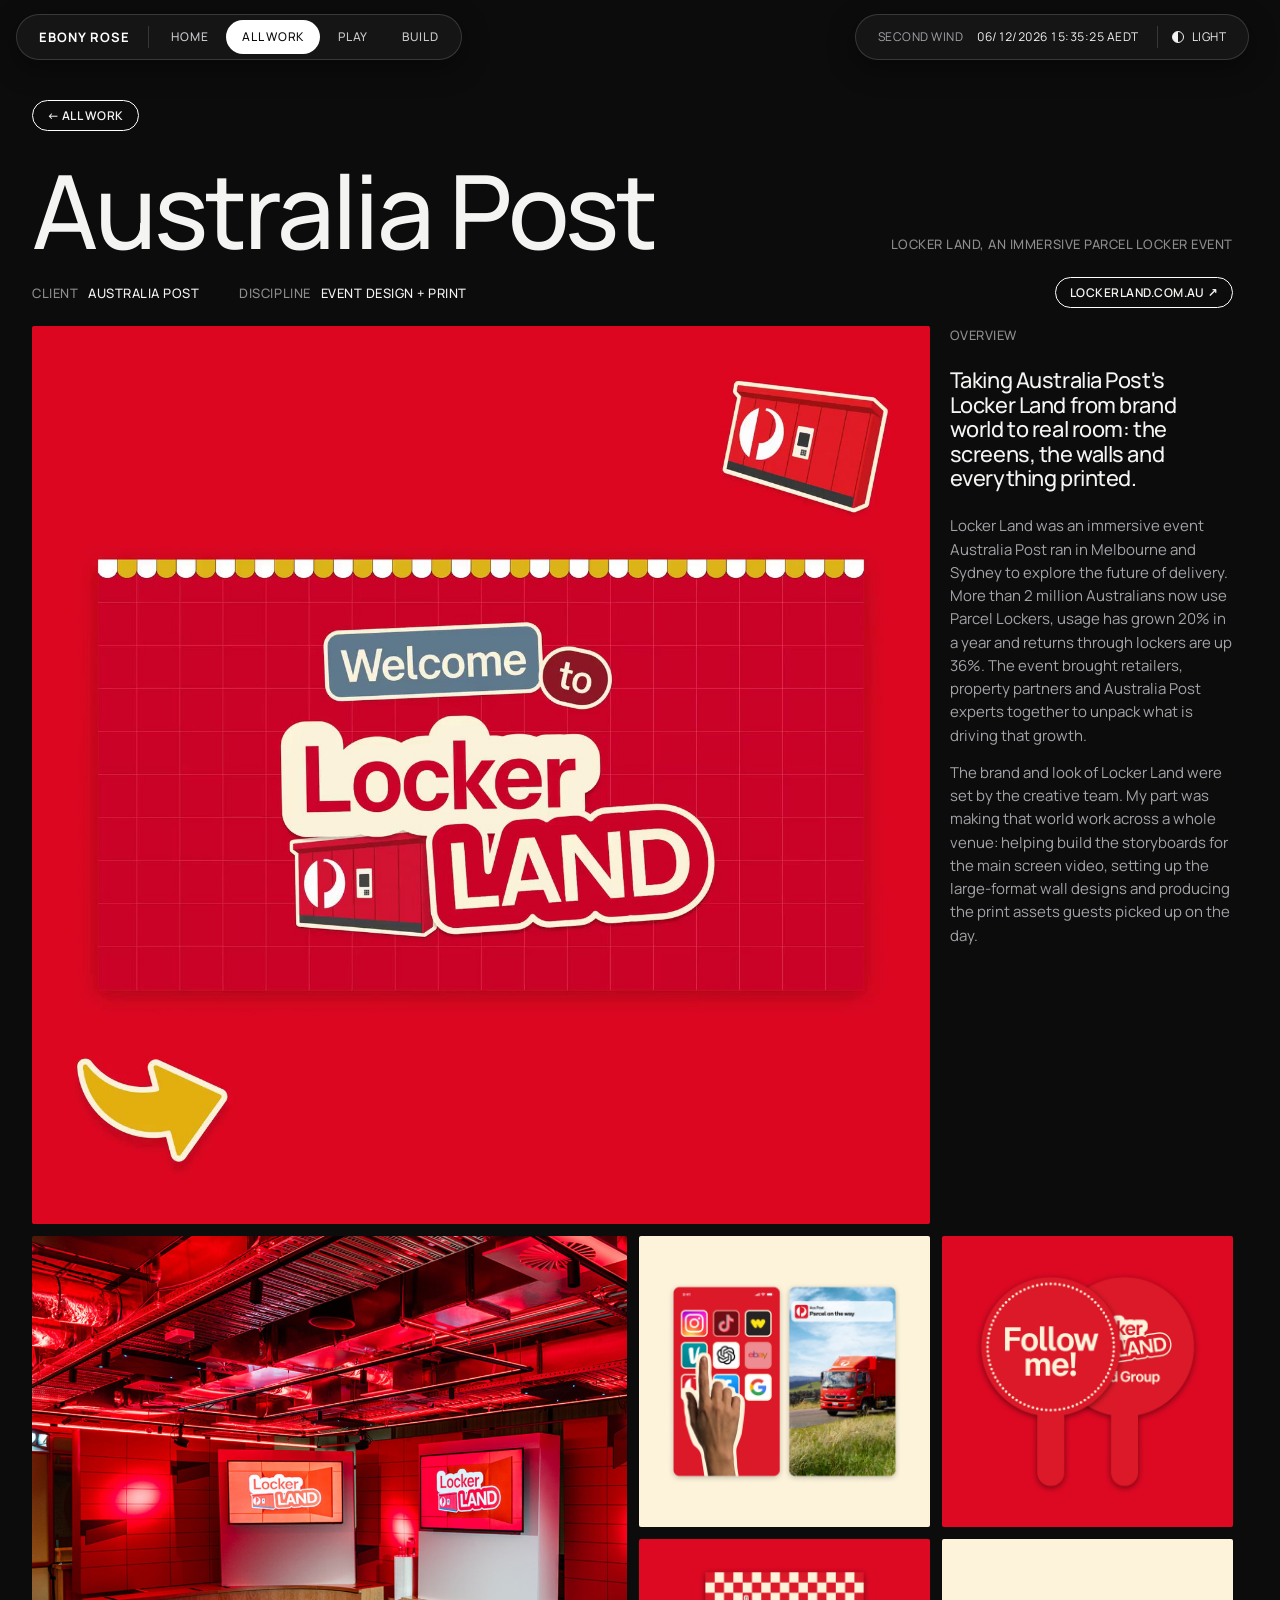
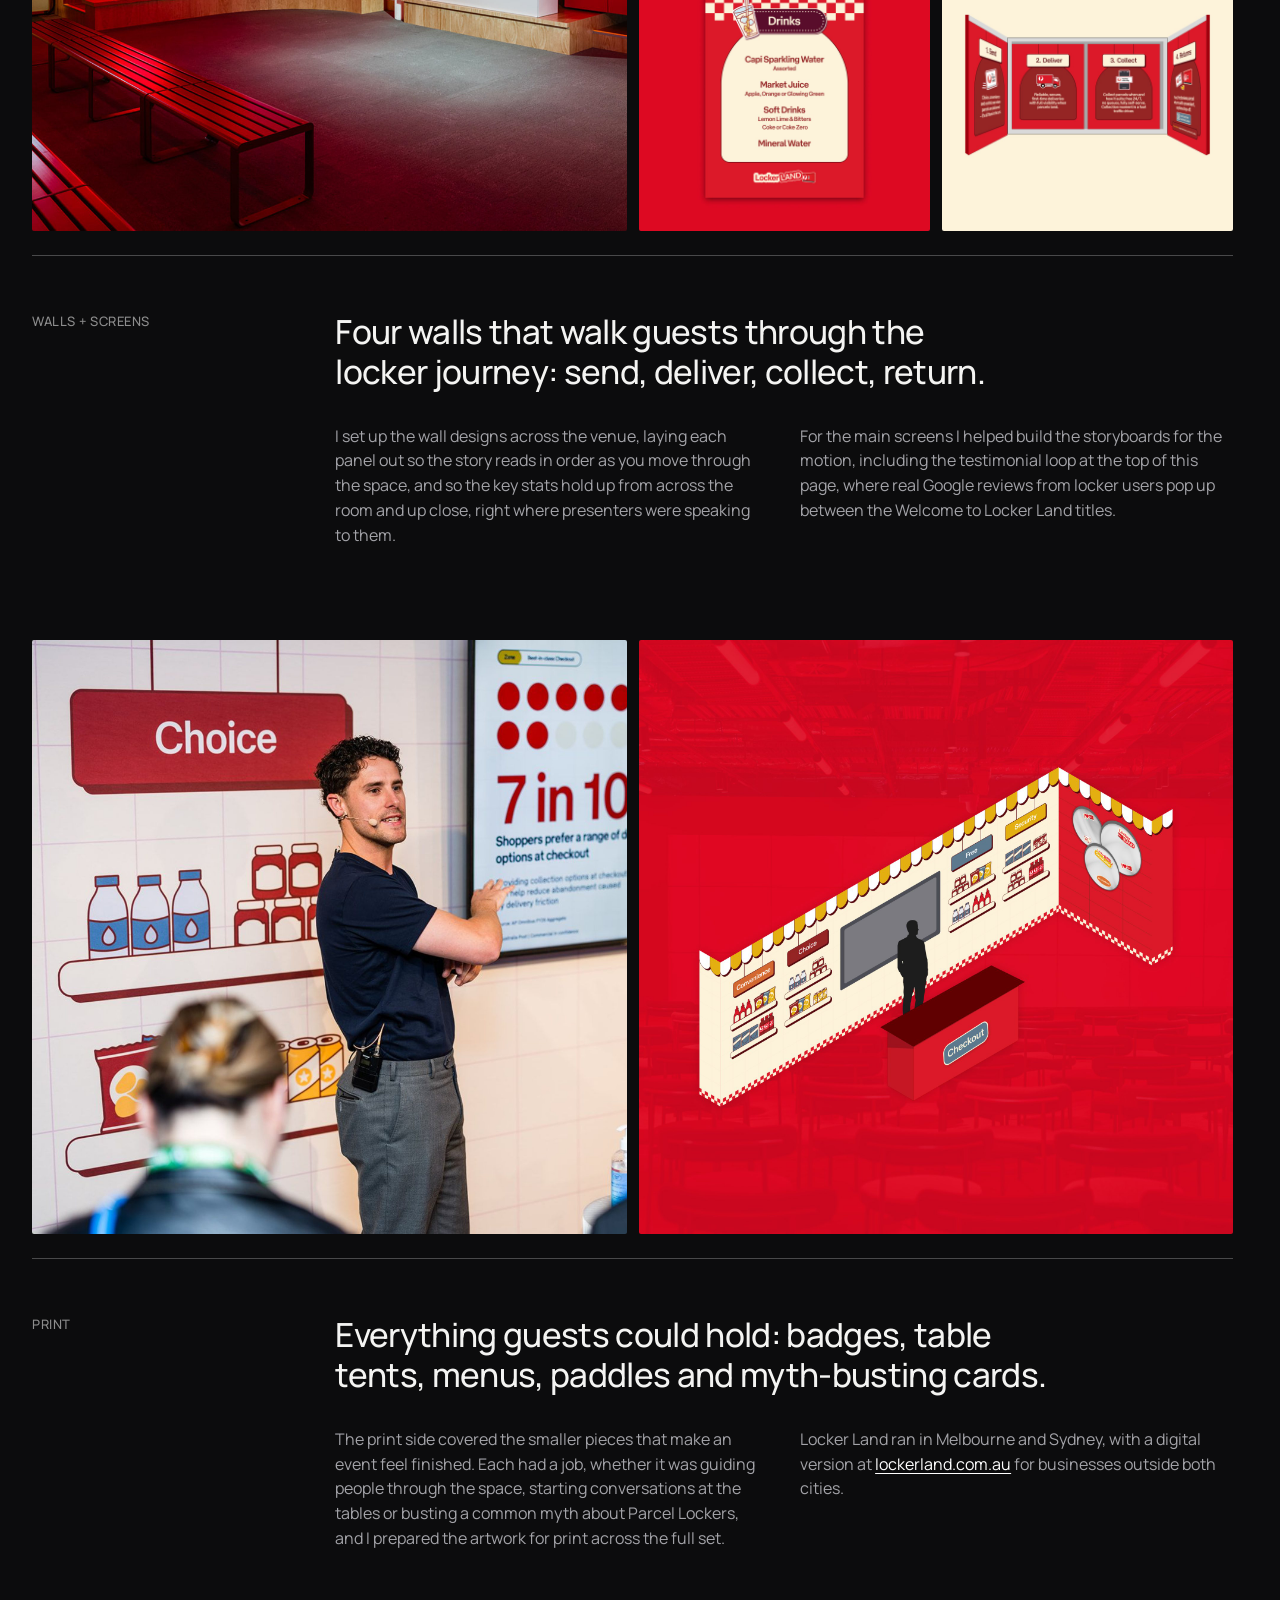
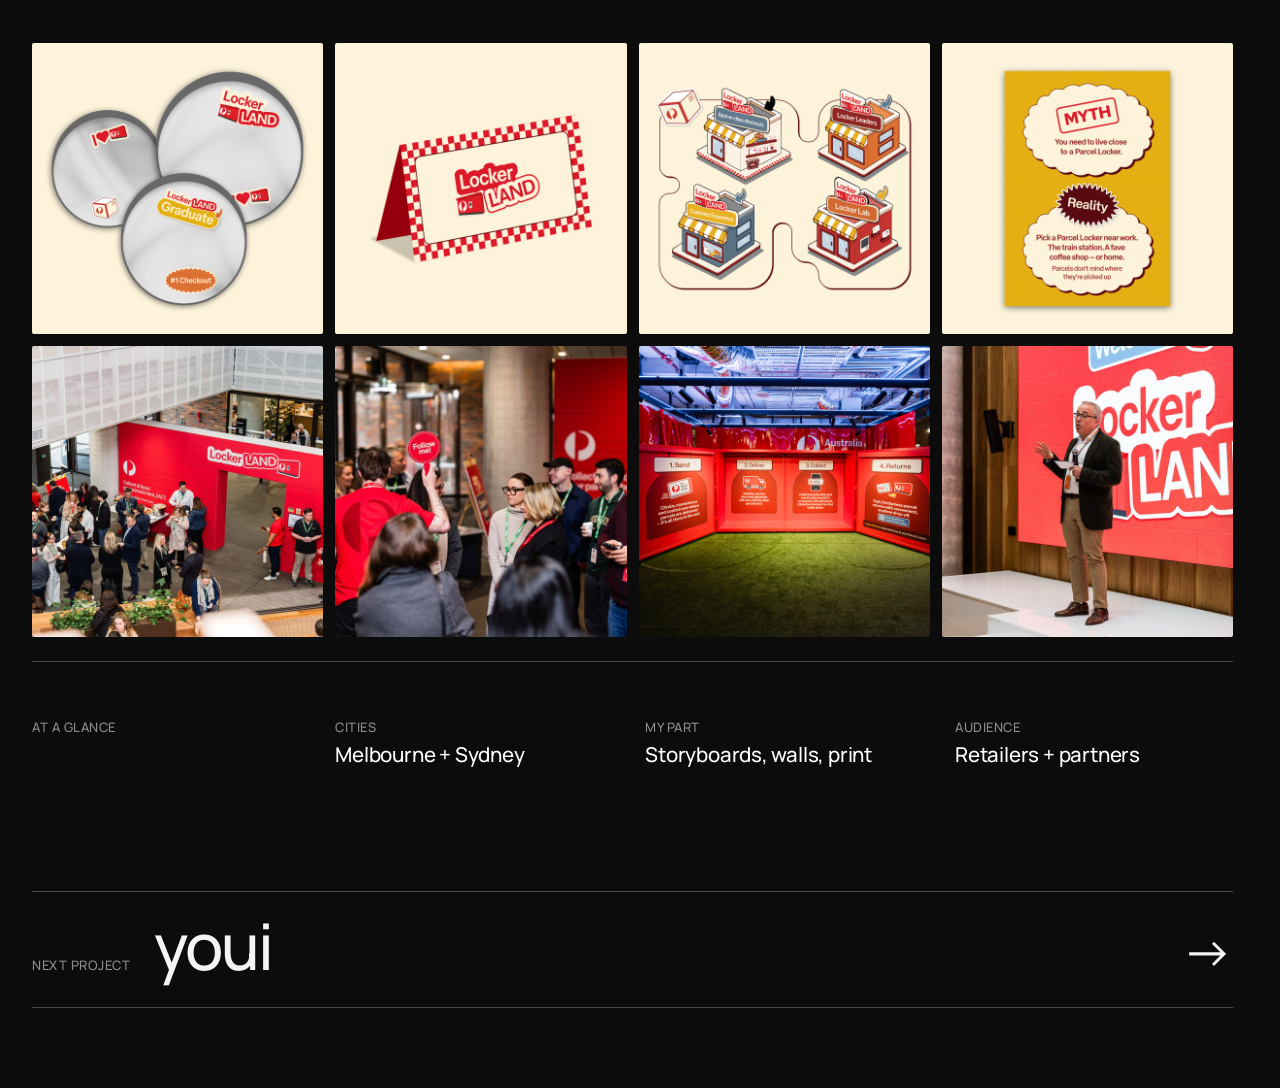
==== commit 7d1e1c4e: "Dino comments on the work in view on project pages Each image and hero has a short line; on his pass" ====
--- a/project.html
+++ b/project.html
@@ -3,7 +3,7 @@
 <title>Project | Ebony Rose</title><meta name="description" content="Designer based in Melbourne, Australia. Experience in advertising, UI/UX, social media, retail campaigns, branding and print. Open to mid-weight digital roles.">
 <link rel="preconnect" href="https://fonts.googleapis.com"><link rel="preconnect" href="https://fonts.gstatic.com" crossorigin>
 <link href="https://fonts.googleapis.com/css2?family=Manrope:wght@300;400;500;600;700&family=Manufacturing+Consent&display=block" rel="stylesheet">
-<meta property="og:type" content="website"><meta property="og:url" content="https://www.ebonyrose.xyz/project.html"><meta property="og:site_name" content="Ebony Rose"><meta property="og:title" content="Ebony Rose | Mid-Weight Digital Designer"><meta property="og:description" content="Designer based in Melbourne, Australia. Experience in advertising, UI/UX, social media, retail campaigns, branding and print. Open to mid-weight digital roles."><meta property="og:image" content="https://www.ebonyrose.xyz/share.png"><meta property="og:image:width" content="1200"><meta property="og:image:height" content="630"><meta name="twitter:card" content="summary_large_image"><meta name="twitter:image" content="https://www.ebonyrose.xyz/share.png"><meta name="theme-color" content="#0c0c0d"><link rel="icon" href="favicon.svg" type="image/svg+xml"><link rel="icon" href="favicon-32.png" sizes="32x32" type="image/png"><link rel="apple-touch-icon" href="apple-touch-icon.png"><link rel="stylesheet" href="styles.css?v=20261025e"></head>
+<meta property="og:type" content="website"><meta property="og:url" content="https://www.ebonyrose.xyz/project.html"><meta property="og:site_name" content="Ebony Rose"><meta property="og:title" content="Ebony Rose | Mid-Weight Digital Designer"><meta property="og:description" content="Designer based in Melbourne, Australia. Experience in advertising, UI/UX, social media, retail campaigns, branding and print. Open to mid-weight digital roles."><meta property="og:image" content="https://www.ebonyrose.xyz/share.png"><meta property="og:image:width" content="1200"><meta property="og:image:height" content="630"><meta name="twitter:card" content="summary_large_image"><meta name="twitter:image" content="https://www.ebonyrose.xyz/share.png"><meta name="theme-color" content="#0c0c0d"><link rel="icon" href="favicon.svg" type="image/svg+xml"><link rel="icon" href="favicon-32.png" sizes="32x32" type="image/png"><link rel="apple-touch-icon" href="apple-touch-icon.png"><link rel="stylesheet" href="styles.css?v=20261025f"></head>
 <body><script>try{var d=document.documentElement;if(localStorage.getItem('theme')==='light')d.classList.add('light');if(!sessionStorage.getItem('intro')&&!matchMedia('(prefers-reduced-motion: reduce)').matches){d.classList.add('intro-pending');setTimeout(function(){d.classList.remove('intro-pending')},4500)}}catch(e){}</script><script>document.documentElement.classList.add('anim-pending');setTimeout(function(){document.documentElement.classList.remove('anim-pending')},2500)</script><div class="topbar"><div class="tb-left"><a class="tb-logo" href="index.html">Ebony Rose</a><nav class="tb-contact" aria-label="Pages"><a class="tab" href="index.html">Home</a><a class="tab cur" href="work.html" data-work aria-current="page">All work</a><a class="tab" href="work.html?g=play" data-g="play">Play</a><a class="tab" href="work.html?g=build" data-g="build">Build</a></nav></div><div class="topbar-time"><span class="wit" id="wit"></span><time id="clock"></time></div></div><main class="page project-page"><a class="pj-back" href="work.html">&larr; All work</a>
 <header class="pj-head"><h1 class="pj-title"></h1><p class="pj-sub"></p></header>
 <div class="pj-meta"></div>
@@ -16,4 +16,4 @@
 <div class="art-grid pj-gallery pj-gal-c" role="img" aria-label="Project details" hidden></div>
 <div class="pj-end"></div>
 <a class="pj-next" href="project.html?p=1"><span class="pj-next-l">Next project</span><span class="pj-next-name"></span><span class="pj-next-a" aria-hidden="true">&rarr;</span></a>
-</main><script src="script.js?v=20261025e"></script><script src="extras.js?v=20261025e"></script></body></html>
+</main><script src="script.js?v=20261025f"></script><script src="extras.js?v=20261025f"></script></body></html>
--- a/styles.css
+++ b/styles.css
@@ -725,12 +725,12 @@
 .pj-m span{color:#8d8d8d;margin-right:10px}
 .pj-meta .work-more{margin:0 0 0 auto}
 .pj-over:empty{display:none}
-.pj-intro{display:flex;flex-direction:column;gap:24px;min-width:0;padding-right:8px}
+.pj-intro{display:flex;flex-direction:column;gap:24px;min-width:0;padding-left:8px}
 .pj-intro .pj-tl{position:static}
 .pj-intro .pj-lead{font-size:clamp(20px,1.7vw,26px);width:auto}
 .pj-intro .pj-cols{display:flex;flex-direction:column;gap:14px}
 .pj-intro .pj-cols p{font-size:15px}
-@media(min-width:1001px){.pj-intro{grid-column:1;grid-row:1 / span 3;overflow:auto;scrollbar-width:none}}
+@media(min-width:1001px){.pj-intro{grid-column:4;grid-row:1 / span 3;overflow:auto;scrollbar-width:none}}
 @media(max-width:1000px){.pj-top .pj-hero{order:-1}.pj-intro{padding:28px 0 8px}.pj-intro .pj-lead{font-size:clamp(22px,5vw,30px)}.pj-intro .pj-cols p{font-size:16px}.pj-meta .work-more{margin:0}}
 /* more breathing room around the copy sections */
 .pj-trow{padding:56px 0 68px}
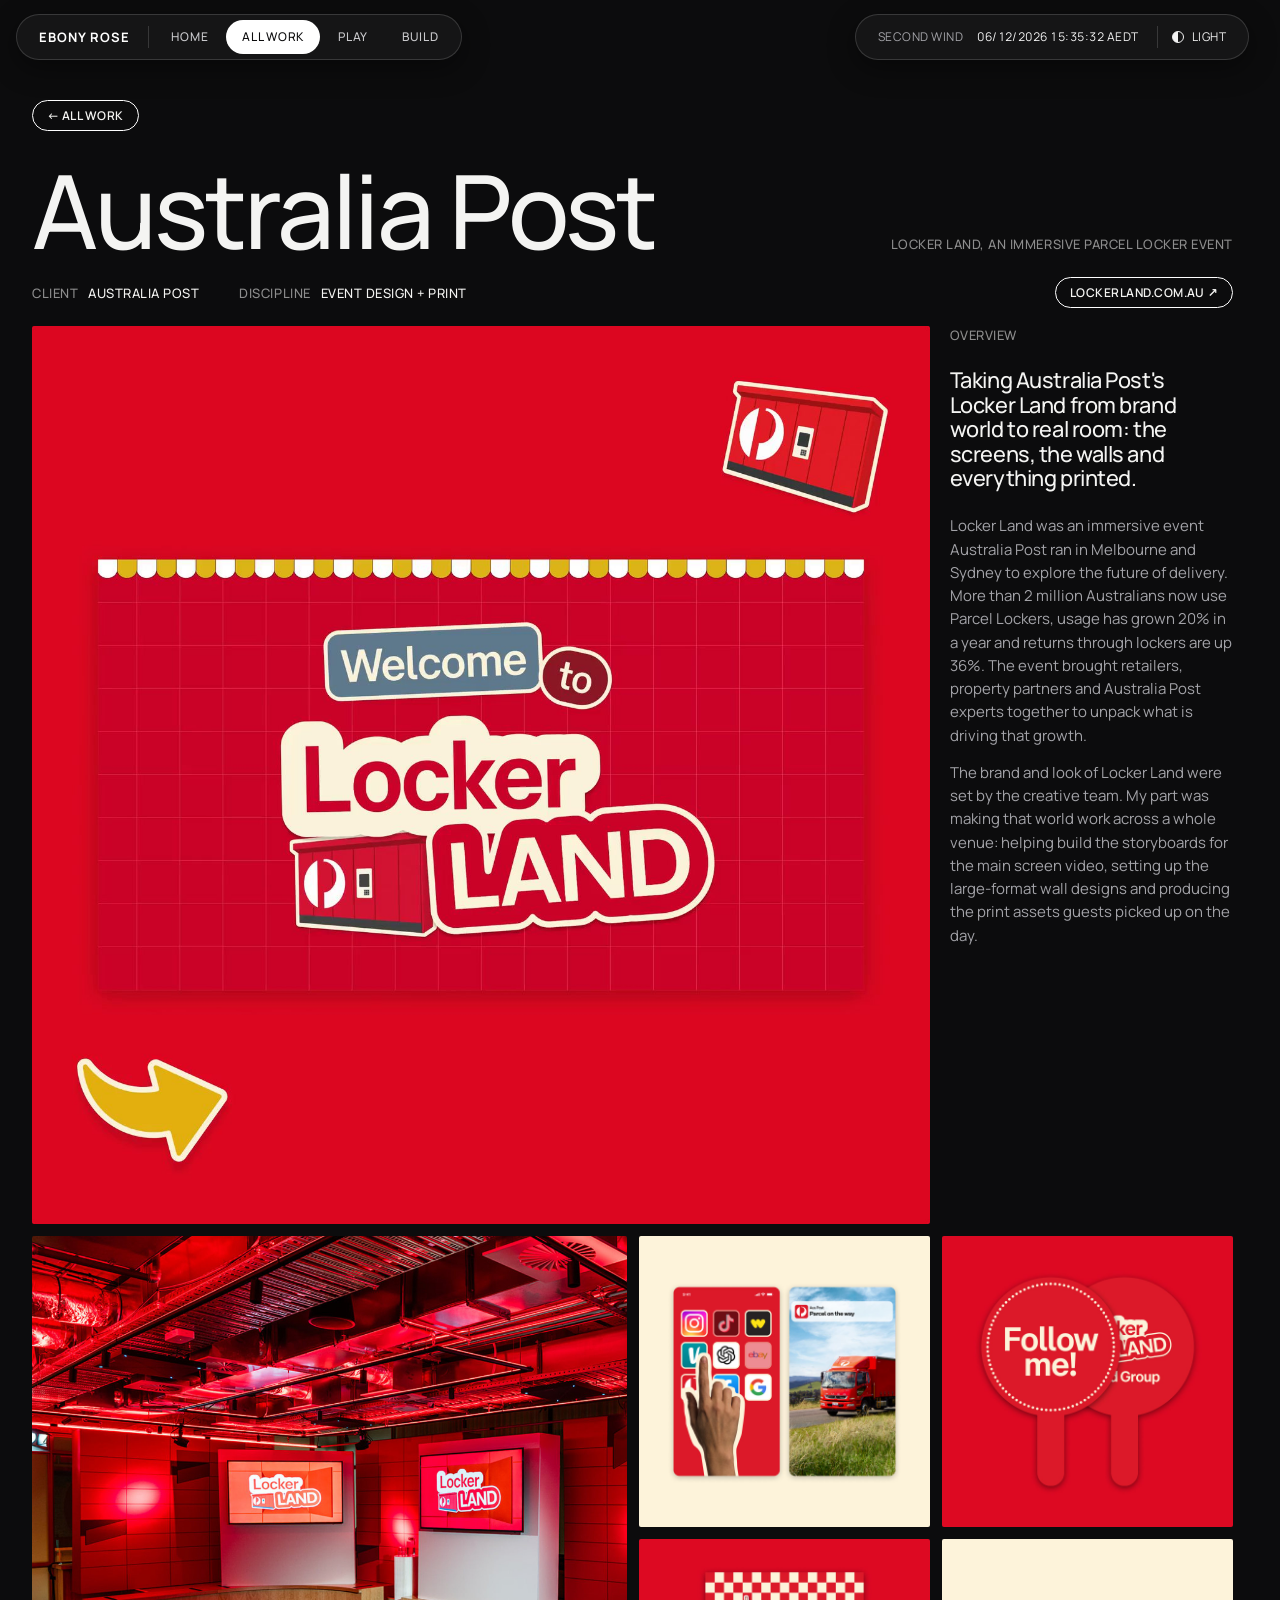
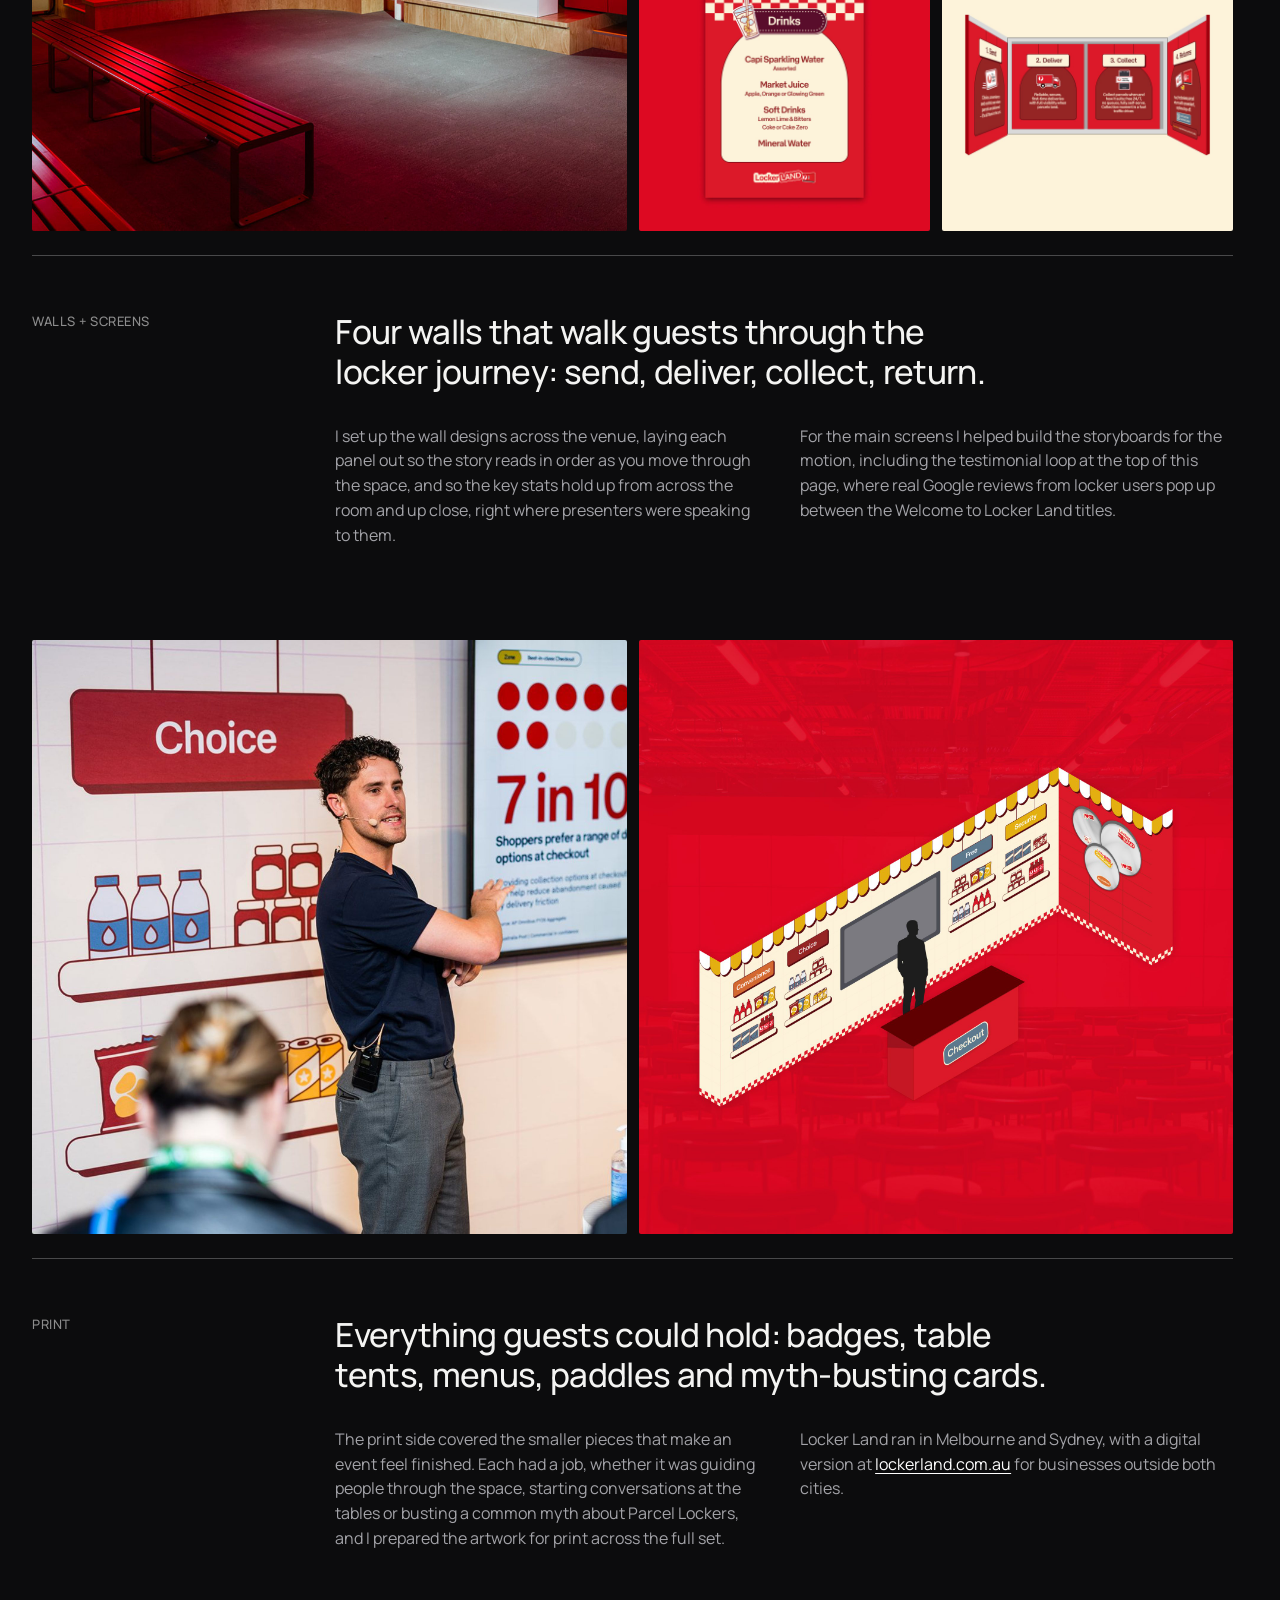
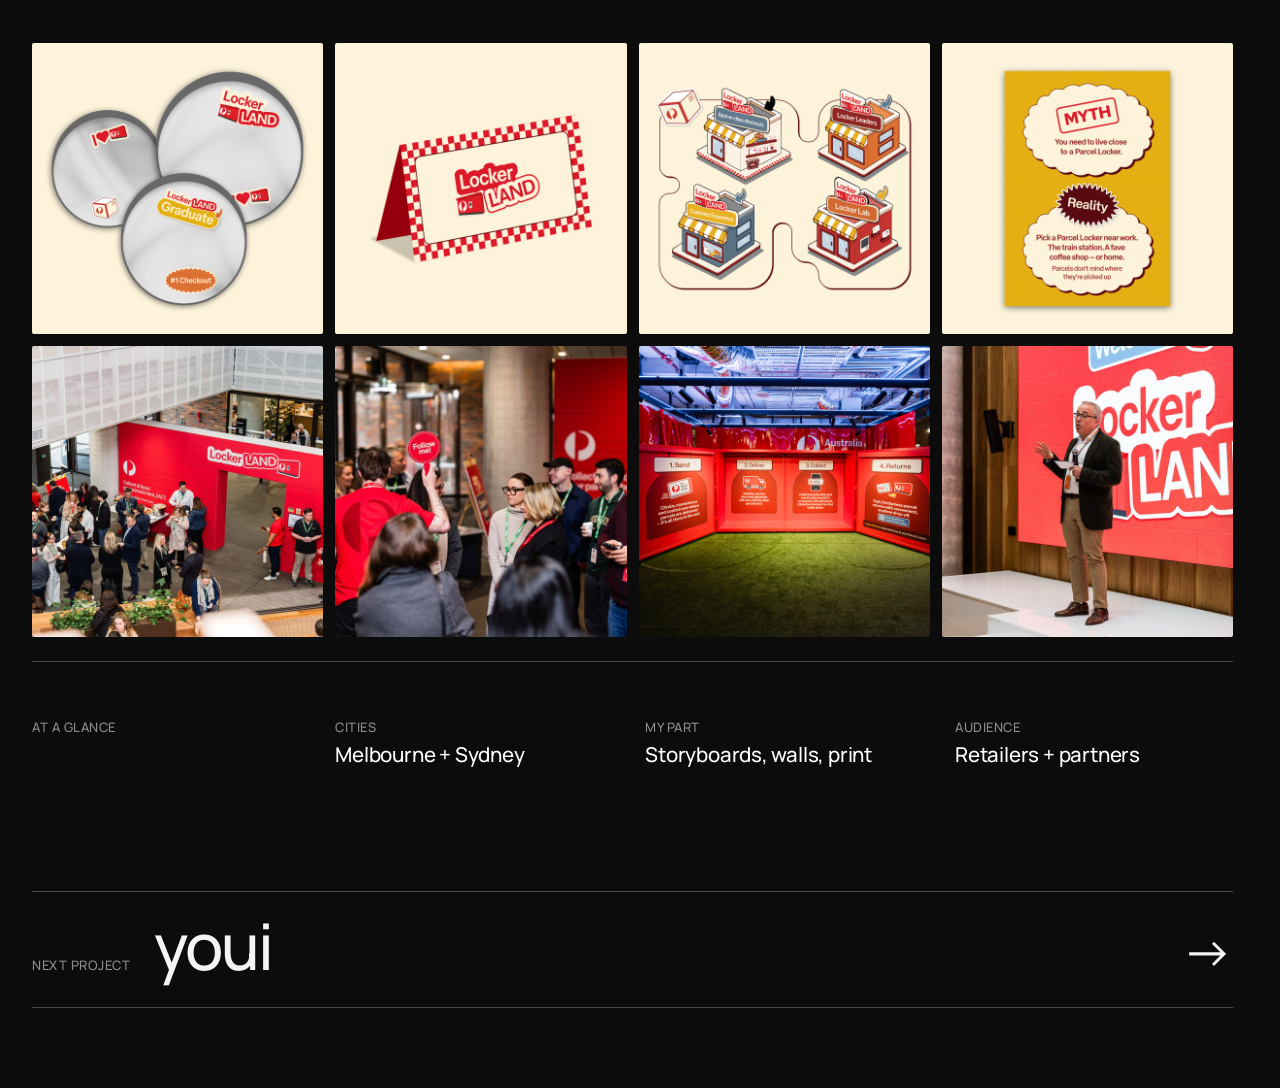
==== commit 1f758eca: "Fix colour glitches on images and video in light mode Light mode inverted the page with invert + hue" ====
--- a/project.html
+++ b/project.html
@@ -3,7 +3,7 @@
 <title>Project | Ebony Rose</title><meta name="description" content="Designer based in Melbourne, Australia. Experience in advertising, UI/UX, social media, retail campaigns, branding and print. Open to mid-weight digital roles.">
 <link rel="preconnect" href="https://fonts.googleapis.com"><link rel="preconnect" href="https://fonts.gstatic.com" crossorigin>
 <link href="https://fonts.googleapis.com/css2?family=Manrope:wght@300;400;500;600;700&family=Manufacturing+Consent&display=block" rel="stylesheet">
-<meta property="og:type" content="website"><meta property="og:url" content="https://www.ebonyrose.xyz/project.html"><meta property="og:site_name" content="Ebony Rose"><meta property="og:title" content="Ebony Rose | Mid-Weight Digital Designer"><meta property="og:description" content="Designer based in Melbourne, Australia. Experience in advertising, UI/UX, social media, retail campaigns, branding and print. Open to mid-weight digital roles."><meta property="og:image" content="https://www.ebonyrose.xyz/share.png"><meta property="og:image:width" content="1200"><meta property="og:image:height" content="630"><meta name="twitter:card" content="summary_large_image"><meta name="twitter:image" content="https://www.ebonyrose.xyz/share.png"><meta name="theme-color" content="#0c0c0d"><link rel="icon" href="favicon.svg" type="image/svg+xml"><link rel="icon" href="favicon-32.png" sizes="32x32" type="image/png"><link rel="apple-touch-icon" href="apple-touch-icon.png"><link rel="stylesheet" href="styles.css?v=20261025f"></head>
+<meta property="og:type" content="website"><meta property="og:url" content="https://www.ebonyrose.xyz/project.html"><meta property="og:site_name" content="Ebony Rose"><meta property="og:title" content="Ebony Rose | Mid-Weight Digital Designer"><meta property="og:description" content="Designer based in Melbourne, Australia. Experience in advertising, UI/UX, social media, retail campaigns, branding and print. Open to mid-weight digital roles."><meta property="og:image" content="https://www.ebonyrose.xyz/share.png"><meta property="og:image:width" content="1200"><meta property="og:image:height" content="630"><meta name="twitter:card" content="summary_large_image"><meta name="twitter:image" content="https://www.ebonyrose.xyz/share.png"><meta name="theme-color" content="#0c0c0d"><link rel="icon" href="favicon.svg" type="image/svg+xml"><link rel="icon" href="favicon-32.png" sizes="32x32" type="image/png"><link rel="apple-touch-icon" href="apple-touch-icon.png"><link rel="stylesheet" href="styles.css?v=20261025g"></head>
 <body><script>try{var d=document.documentElement;if(localStorage.getItem('theme')==='light')d.classList.add('light');if(!sessionStorage.getItem('intro')&&!matchMedia('(prefers-reduced-motion: reduce)').matches){d.classList.add('intro-pending');setTimeout(function(){d.classList.remove('intro-pending')},4500)}}catch(e){}</script><script>document.documentElement.classList.add('anim-pending');setTimeout(function(){document.documentElement.classList.remove('anim-pending')},2500)</script><div class="topbar"><div class="tb-left"><a class="tb-logo" href="index.html">Ebony Rose</a><nav class="tb-contact" aria-label="Pages"><a class="tab" href="index.html">Home</a><a class="tab cur" href="work.html" data-work aria-current="page">All work</a><a class="tab" href="work.html?g=play" data-g="play">Play</a><a class="tab" href="work.html?g=build" data-g="build">Build</a></nav></div><div class="topbar-time"><span class="wit" id="wit"></span><time id="clock"></time></div></div><main class="page project-page"><a class="pj-back" href="work.html">&larr; All work</a>
 <header class="pj-head"><h1 class="pj-title"></h1><p class="pj-sub"></p></header>
 <div class="pj-meta"></div>
@@ -16,4 +16,4 @@
 <div class="art-grid pj-gallery pj-gal-c" role="img" aria-label="Project details" hidden></div>
 <div class="pj-end"></div>
 <a class="pj-next" href="project.html?p=1"><span class="pj-next-l">Next project</span><span class="pj-next-name"></span><span class="pj-next-a" aria-hidden="true">&rarr;</span></a>
-</main><script src="script.js?v=20261025f"></script><script src="extras.js?v=20261025f"></script></body></html>
+</main><script src="script.js?v=20261025g"></script><script src="extras.js?v=20261025g"></script></body></html>
--- a/styles.css
+++ b/styles.css
@@ -559,8 +559,8 @@
 
 /* ---------- light mode: the page is inverted, and images are inverted back so they keep their colours ---------- */
 html{transition:filter .4s ease}
-html.light{filter:invert(1) hue-rotate(180deg);background:#0c0c0d}
-html.light .wtile svg,html.light .tile>svg,html.light .art-img svg,html.light .pv svg,html.light .lb-img svg,html.light iframe,html.light .article .figure svg{filter:invert(1) hue-rotate(180deg)}
+html.light{filter:invert(1);background:#0c0c0d}
+html.light .wtile svg,html.light .tile>svg,html.light .art-img svg,html.light .pv svg,html.light .lb-img svg,html.light iframe,html.light .article .figure svg{filter:invert(1)}
 .theme-toggle{display:inline-flex;align-items:center;gap:8px;margin-left:4px;padding:0 0 0 14px;border:0;border-left:1px solid #ffffff26;background:none;color:inherit;font:inherit;letter-spacing:inherit;text-transform:inherit;cursor:pointer;white-space:nowrap;height:22px}
 .tt-dot{width:12px;height:12px;border-radius:50%;border:1.5px solid currentColor;background:linear-gradient(90deg,currentColor 50%,transparent 50%)}
 @media(hover:hover){.theme-toggle:hover{opacity:.7}}
@@ -612,7 +612,7 @@
 .wtile img,.tile img{position:absolute;inset:0;width:100%;height:100%;object-fit:cover;display:block;transition:transform .7s cubic-bezier(.2,.7,.2,1)}
 @media(hover:hover){.wtile:hover img{transform:scale(1.05)}}
 .wtile{background:#161617}
-html.light .wtile img,html.light .pv img,html.light .lb-img img{filter:invert(1) hue-rotate(180deg)}
+html.light .wtile img,html.light .pv img,html.light .lb-img img{filter:invert(1)}
 .pv{aspect-ratio:auto;max-height:320px;background:#161617}
 .pv img{display:block;width:100%;height:auto;max-height:320px;object-fit:cover}
 .lb-img{width:auto;max-width:92vw;max-height:84vh;aspect-ratio:auto;display:flex;align-items:center;justify-content:center}
@@ -715,7 +715,7 @@
 .wtile video{position:absolute;inset:0;width:100%;height:100%;object-fit:cover;display:block}
 .lb-img video{display:block;max-width:100%;max-height:100%;width:auto;height:auto}
 .pj-gal-c{margin-top:12px}
-html.light .wtile video,html.light .lb-img video{filter:invert(1) hue-rotate(180deg)}
+html.light .wtile video,html.light .lb-img video{filter:invert(1)}
 .pj-callout{margin:0;font-size:clamp(22px,2.6vw,38px);font-weight:500;line-height:1.2;letter-spacing:-.02em;max-width:22em;text-wrap:balance}
 .pj-cols p a{color:#fff;text-decoration:underline;text-underline-offset:3px}
 html.light .pj-cols p a{color:inherit}
@@ -736,3 +736,5 @@
 .pj-trow{padding:56px 0 68px}
 .pj-mid,.pj-end{margin:24px 0}
 @media(max-width:800px){.pj-trow{padding:40px 0 48px}}
+/* light mode inverts the page; images and video invert back exactly (no hue shift, so saturated colours stay true). Coloured UI keeps its hues */
+html.light .dino,html.light .dino-ob,html.light .live-dot,html.light .eng-banner,html.light .confetti{filter:hue-rotate(180deg)}
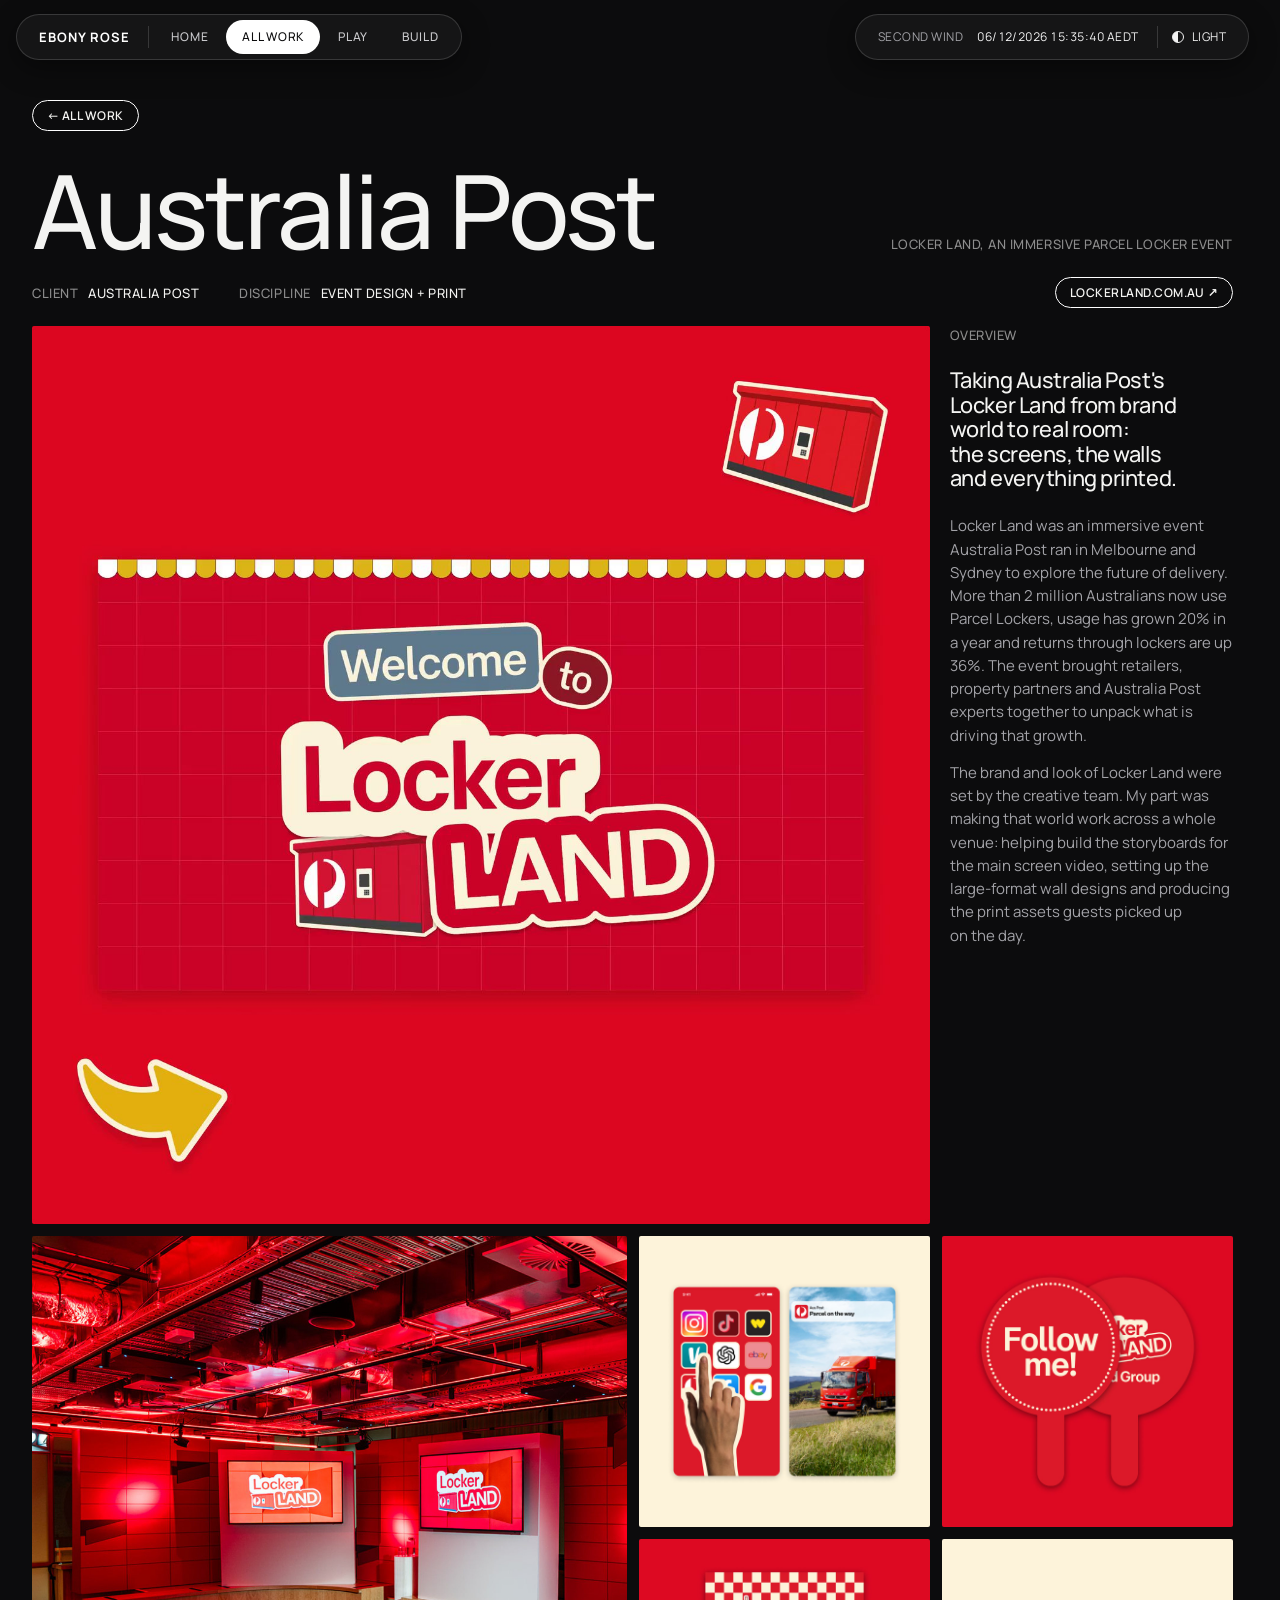
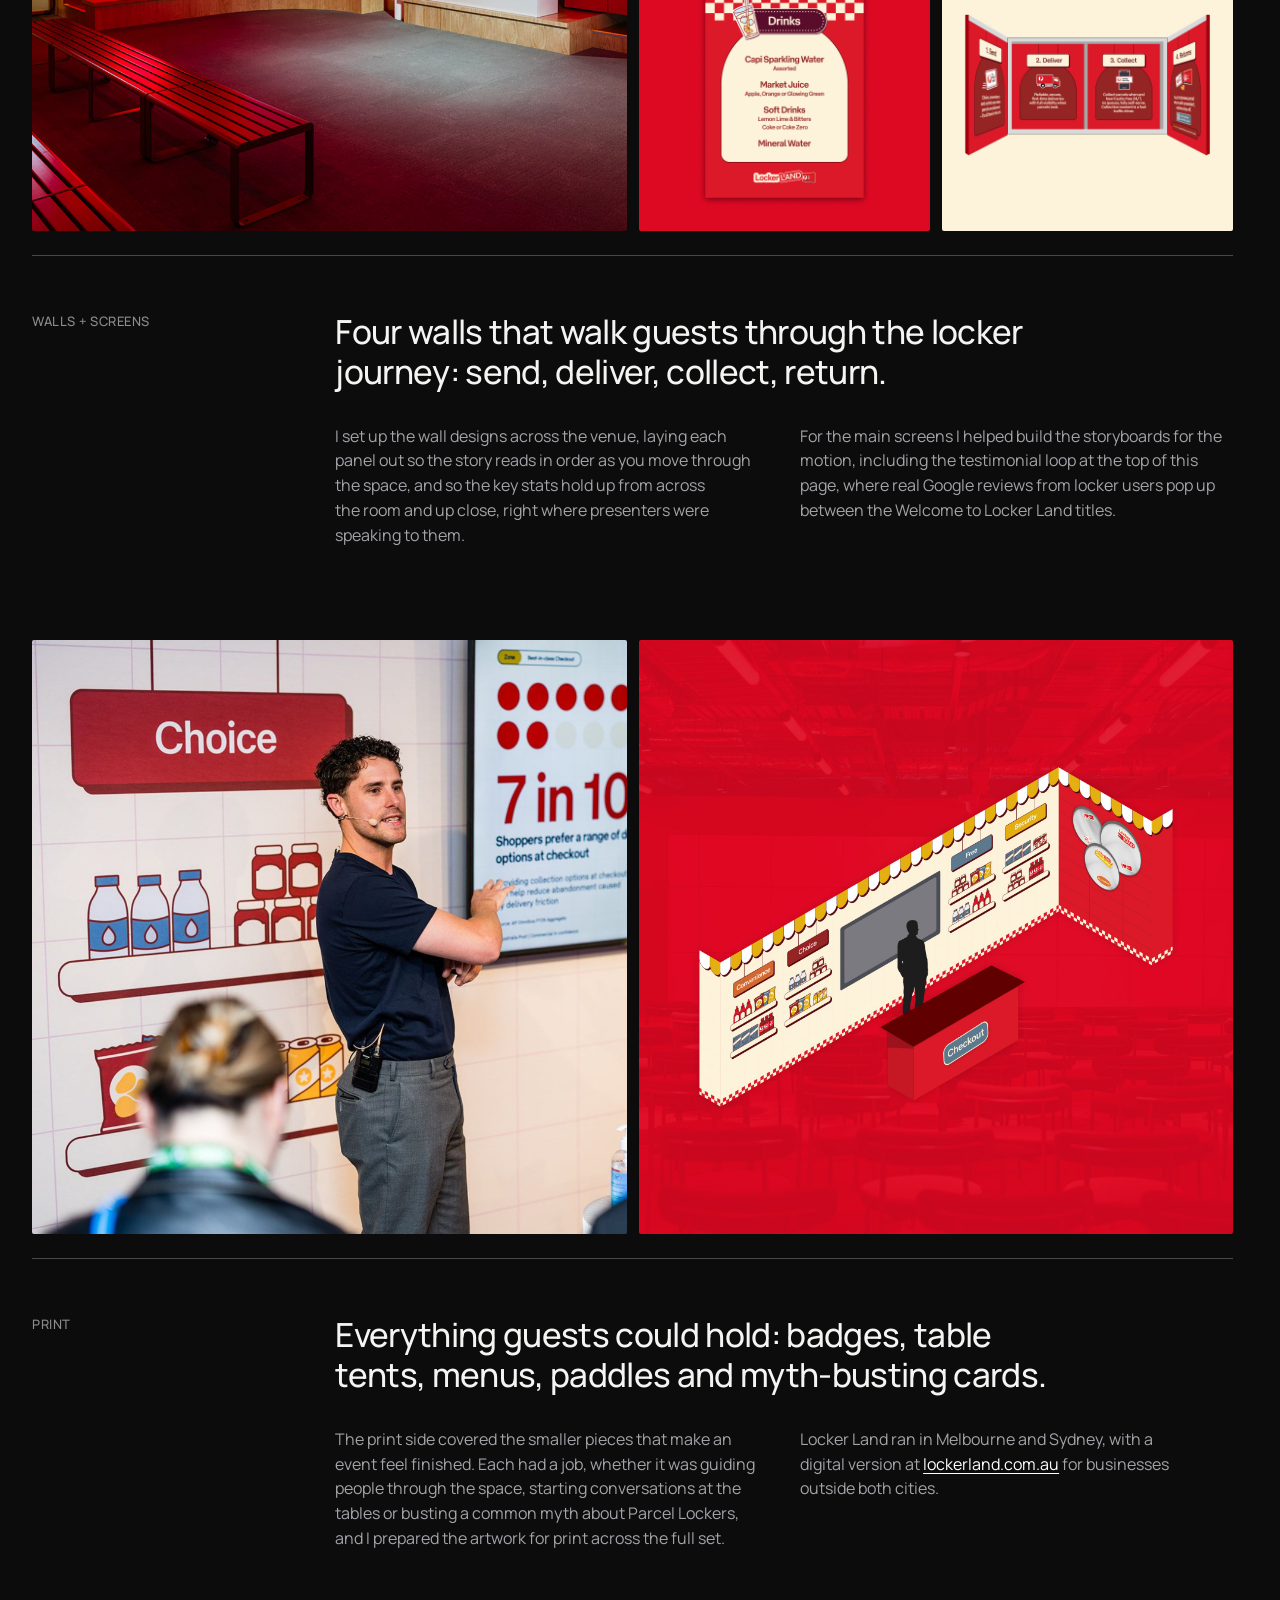
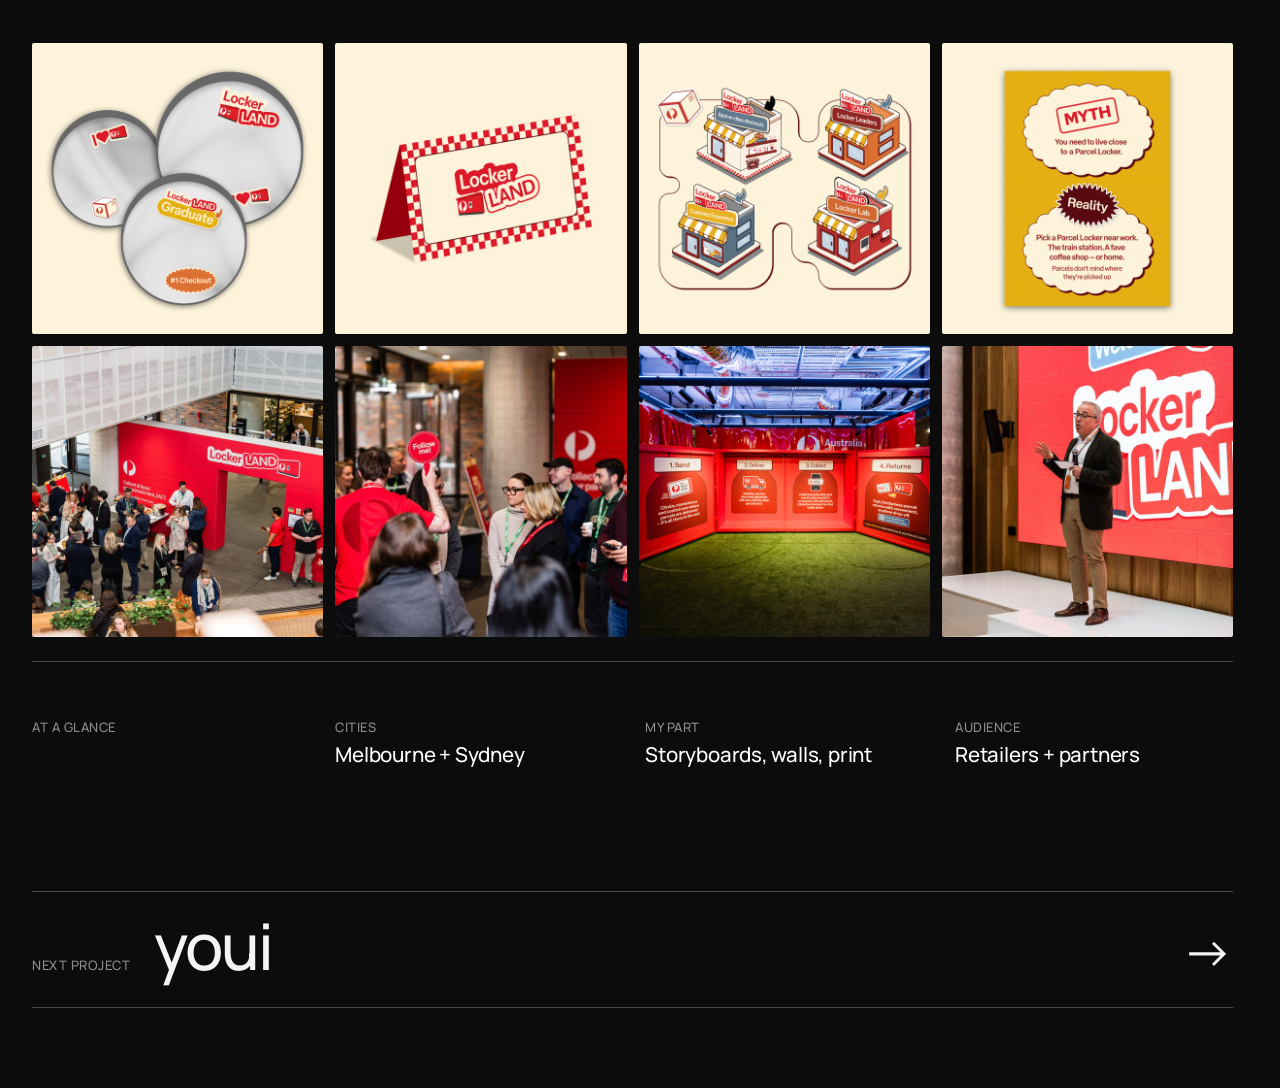
==== commit 41166a7d: "Cleaner line breaks on project pages Keep small words with the word after them in headlines, subtitl" ====
--- a/project.html
+++ b/project.html
@@ -3,7 +3,7 @@
 <title>Project | Ebony Rose</title><meta name="description" content="Designer based in Melbourne, Australia. Experience in advertising, UI/UX, social media, retail campaigns, branding and print. Open to mid-weight digital roles.">
 <link rel="preconnect" href="https://fonts.googleapis.com"><link rel="preconnect" href="https://fonts.gstatic.com" crossorigin>
 <link href="https://fonts.googleapis.com/css2?family=Manrope:wght@300;400;500;600;700&family=Manufacturing+Consent&display=block" rel="stylesheet">
-<meta property="og:type" content="website"><meta property="og:url" content="https://www.ebonyrose.xyz/project.html"><meta property="og:site_name" content="Ebony Rose"><meta property="og:title" content="Ebony Rose | Mid-Weight Digital Designer"><meta property="og:description" content="Designer based in Melbourne, Australia. Experience in advertising, UI/UX, social media, retail campaigns, branding and print. Open to mid-weight digital roles."><meta property="og:image" content="https://www.ebonyrose.xyz/share.png"><meta property="og:image:width" content="1200"><meta property="og:image:height" content="630"><meta name="twitter:card" content="summary_large_image"><meta name="twitter:image" content="https://www.ebonyrose.xyz/share.png"><meta name="theme-color" content="#0c0c0d"><link rel="icon" href="favicon.svg" type="image/svg+xml"><link rel="icon" href="favicon-32.png" sizes="32x32" type="image/png"><link rel="apple-touch-icon" href="apple-touch-icon.png"><link rel="stylesheet" href="styles.css?v=20261025g"></head>
+<meta property="og:type" content="website"><meta property="og:url" content="https://www.ebonyrose.xyz/project.html"><meta property="og:site_name" content="Ebony Rose"><meta property="og:title" content="Ebony Rose | Mid-Weight Digital Designer"><meta property="og:description" content="Designer based in Melbourne, Australia. Experience in advertising, UI/UX, social media, retail campaigns, branding and print. Open to mid-weight digital roles."><meta property="og:image" content="https://www.ebonyrose.xyz/share.png"><meta property="og:image:width" content="1200"><meta property="og:image:height" content="630"><meta name="twitter:card" content="summary_large_image"><meta name="twitter:image" content="https://www.ebonyrose.xyz/share.png"><meta name="theme-color" content="#0c0c0d"><link rel="icon" href="favicon.svg" type="image/svg+xml"><link rel="icon" href="favicon-32.png" sizes="32x32" type="image/png"><link rel="apple-touch-icon" href="apple-touch-icon.png"><link rel="stylesheet" href="styles.css?v=20261025h"></head>
 <body><script>try{var d=document.documentElement;if(localStorage.getItem('theme')==='light')d.classList.add('light');if(!sessionStorage.getItem('intro')&&!matchMedia('(prefers-reduced-motion: reduce)').matches){d.classList.add('intro-pending');setTimeout(function(){d.classList.remove('intro-pending')},4500)}}catch(e){}</script><script>document.documentElement.classList.add('anim-pending');setTimeout(function(){document.documentElement.classList.remove('anim-pending')},2500)</script><div class="topbar"><div class="tb-left"><a class="tb-logo" href="index.html">Ebony Rose</a><nav class="tb-contact" aria-label="Pages"><a class="tab" href="index.html">Home</a><a class="tab cur" href="work.html" data-work aria-current="page">All work</a><a class="tab" href="work.html?g=play" data-g="play">Play</a><a class="tab" href="work.html?g=build" data-g="build">Build</a></nav></div><div class="topbar-time"><span class="wit" id="wit"></span><time id="clock"></time></div></div><main class="page project-page"><a class="pj-back" href="work.html">&larr; All work</a>
 <header class="pj-head"><h1 class="pj-title"></h1><p class="pj-sub"></p></header>
 <div class="pj-meta"></div>
@@ -16,4 +16,4 @@
 <div class="art-grid pj-gallery pj-gal-c" role="img" aria-label="Project details" hidden></div>
 <div class="pj-end"></div>
 <a class="pj-next" href="project.html?p=1"><span class="pj-next-l">Next project</span><span class="pj-next-name"></span><span class="pj-next-a" aria-hidden="true">&rarr;</span></a>
-</main><script src="script.js?v=20261025g"></script><script src="extras.js?v=20261025g"></script></body></html>
+</main><script src="script.js?v=20261025h"></script><script src="extras.js?v=20261025h"></script></body></html>
--- a/styles.css
+++ b/styles.css
@@ -738,3 +738,6 @@
 @media(max-width:800px){.pj-trow{padding:40px 0 48px}}
 /* light mode inverts the page; images and video invert back exactly (no hue shift, so saturated colours stay true). Coloured UI keeps its hues */
 html.light .dino,html.light .dino-ob,html.light .live-dot,html.light .eng-banner,html.light .confetti{filter:hue-rotate(180deg)}
+/* line breaks: no single-word last lines in body copy, balanced short labels */
+.pj-cols p{text-wrap:pretty}
+.pj-sub,.pj-glance dd,.pj-m,.pj-callout,.pj-lead,.pj-title{text-wrap:balance}
